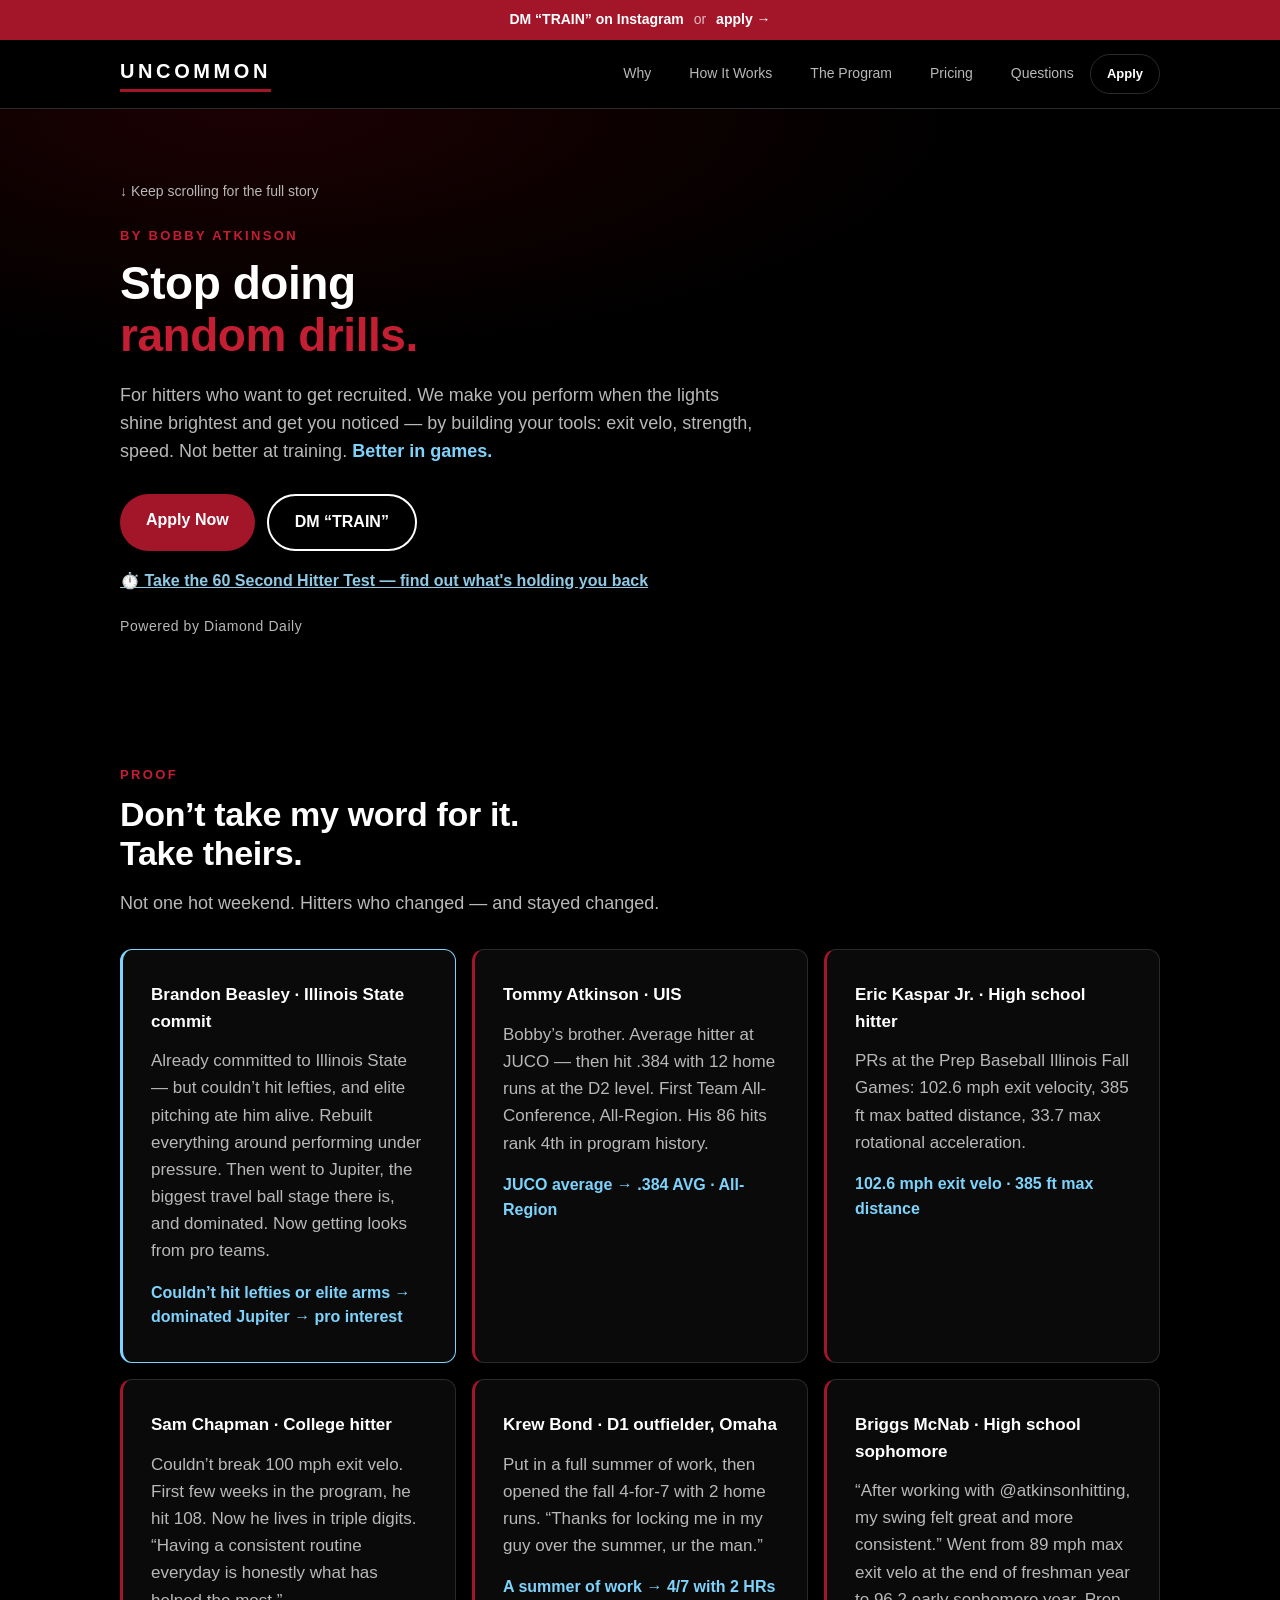
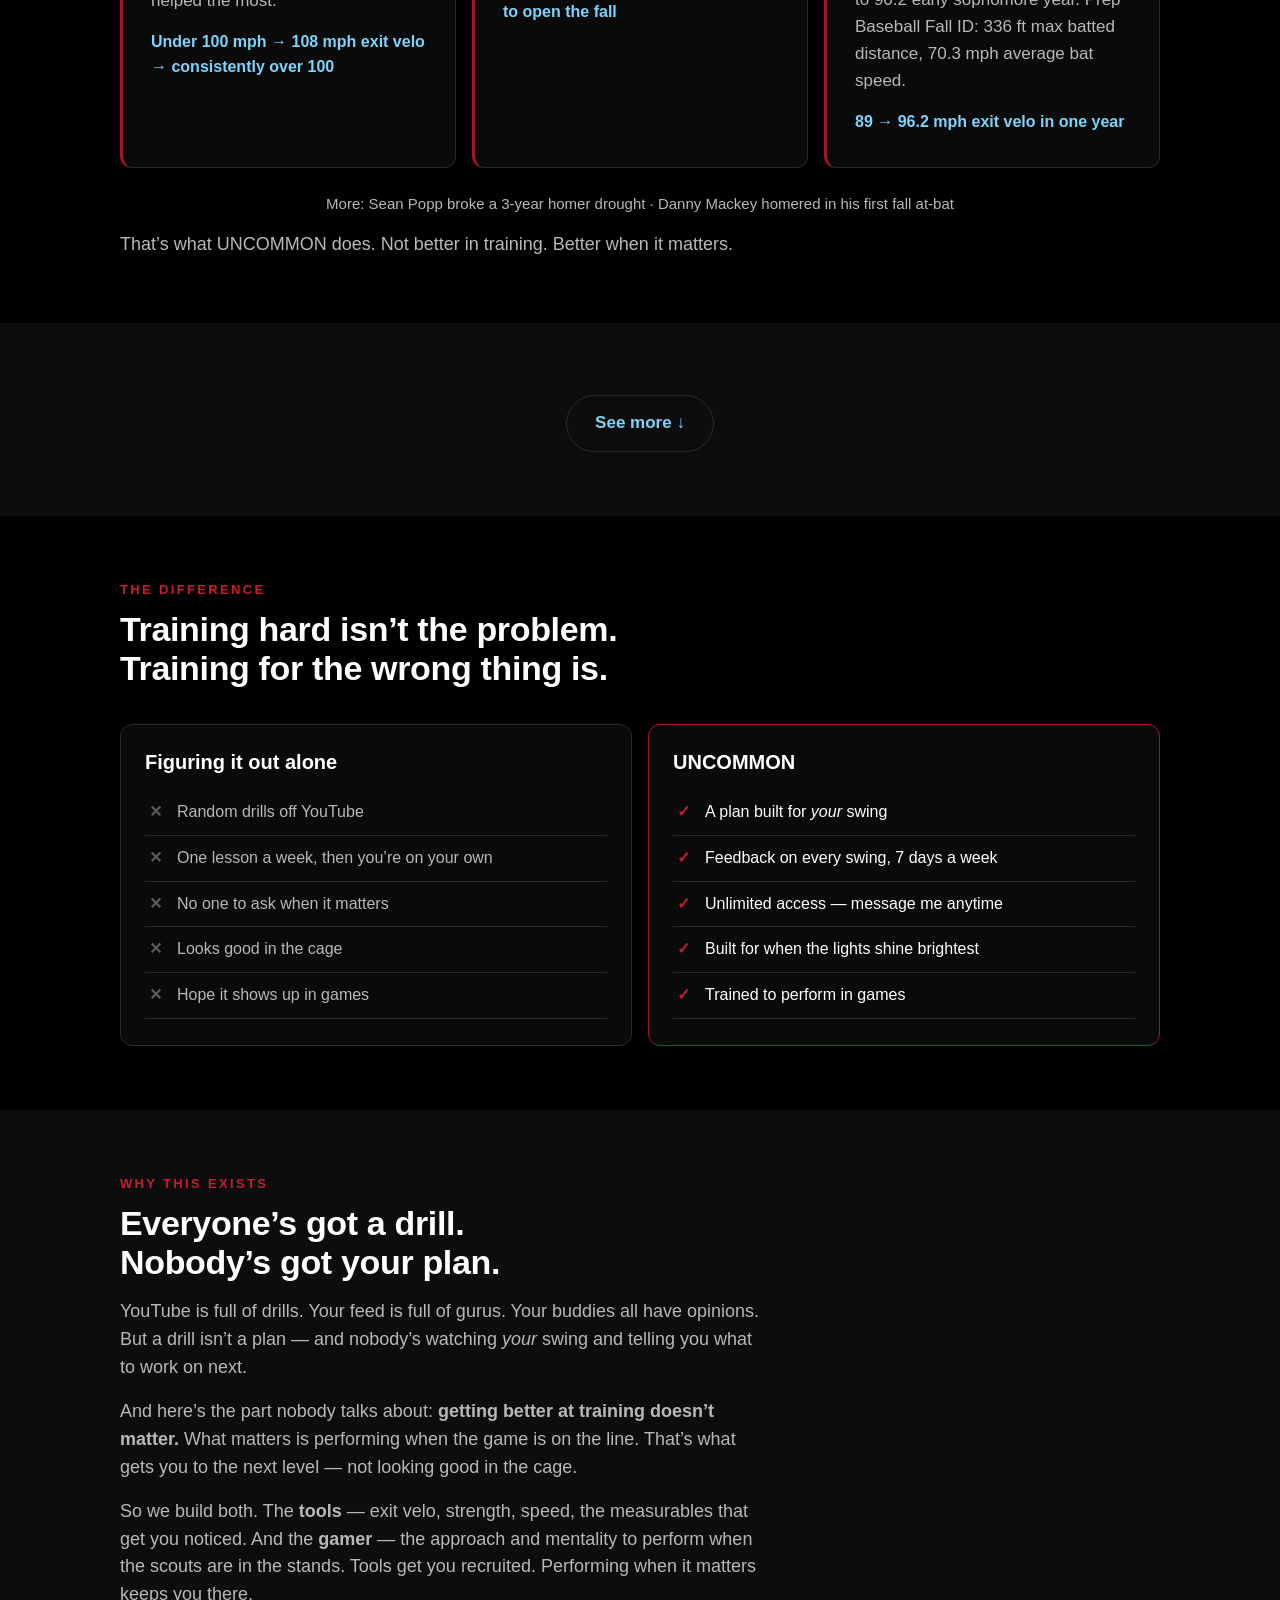
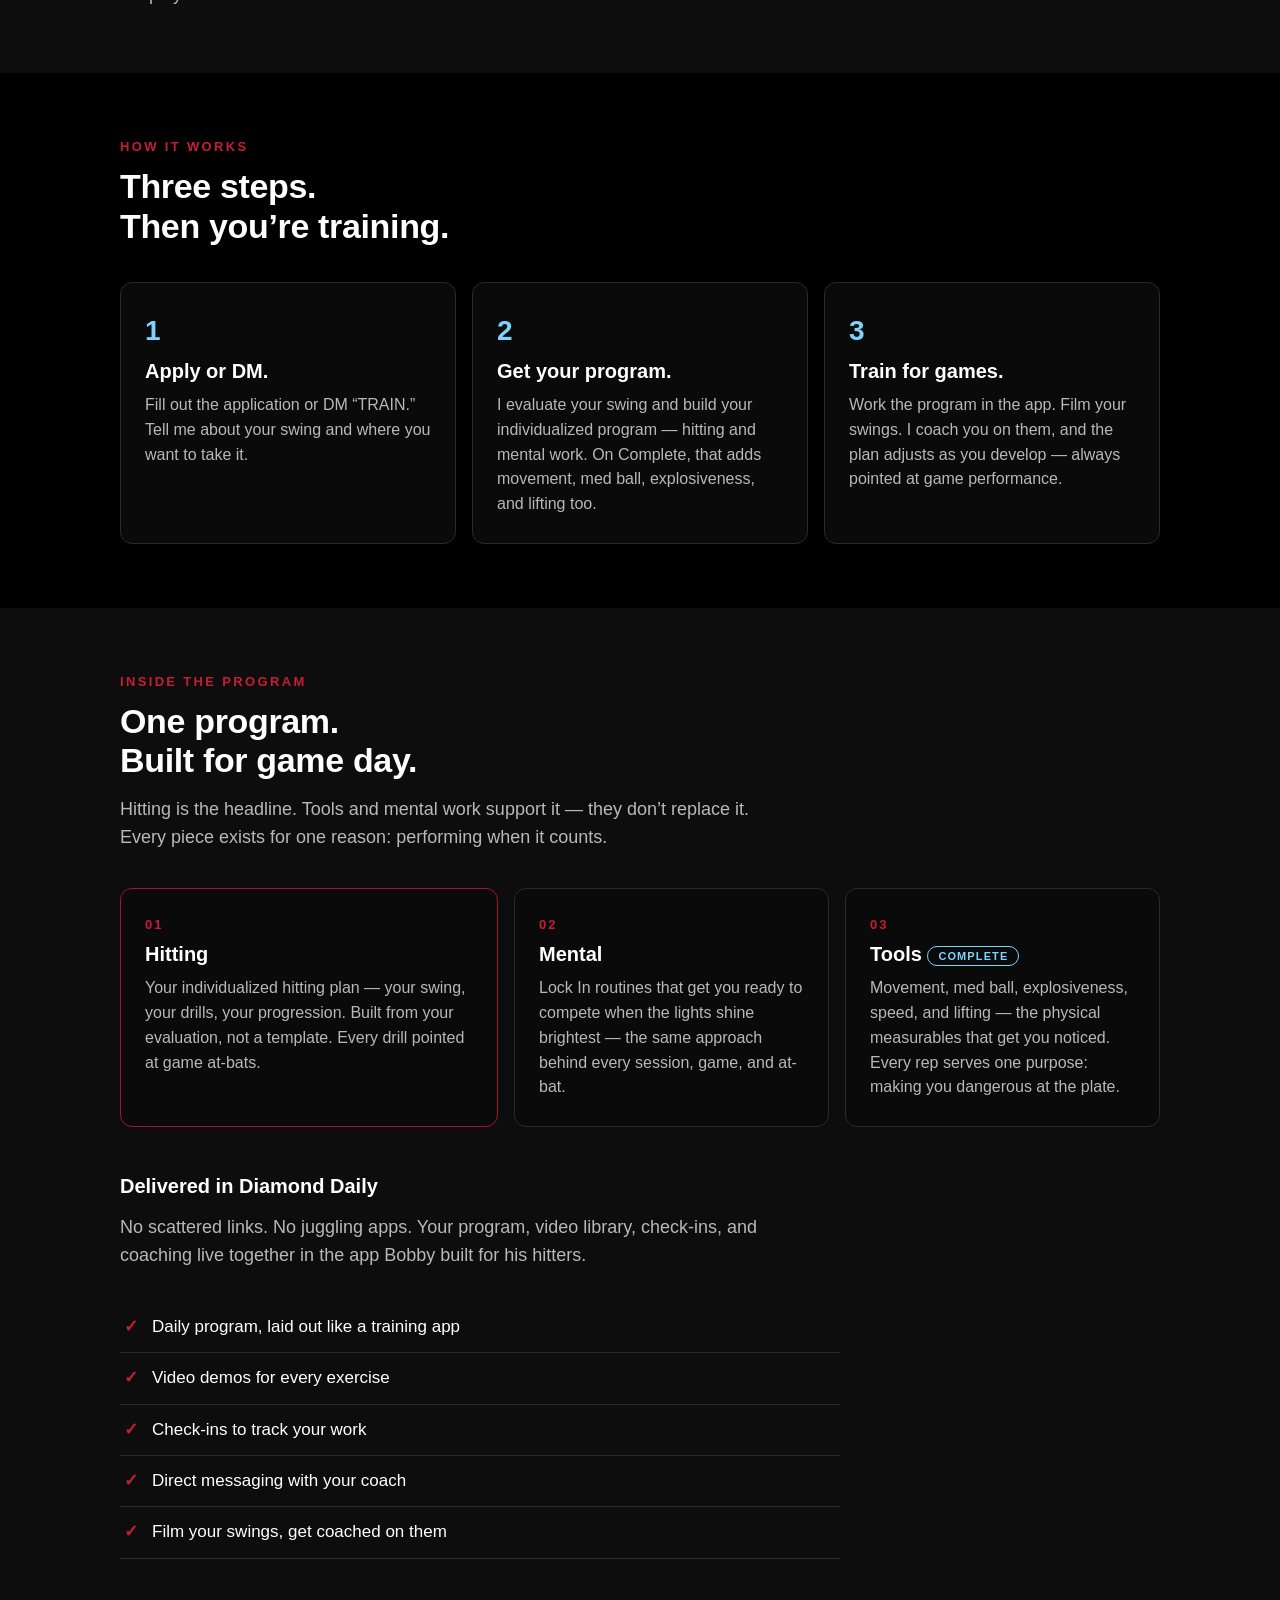
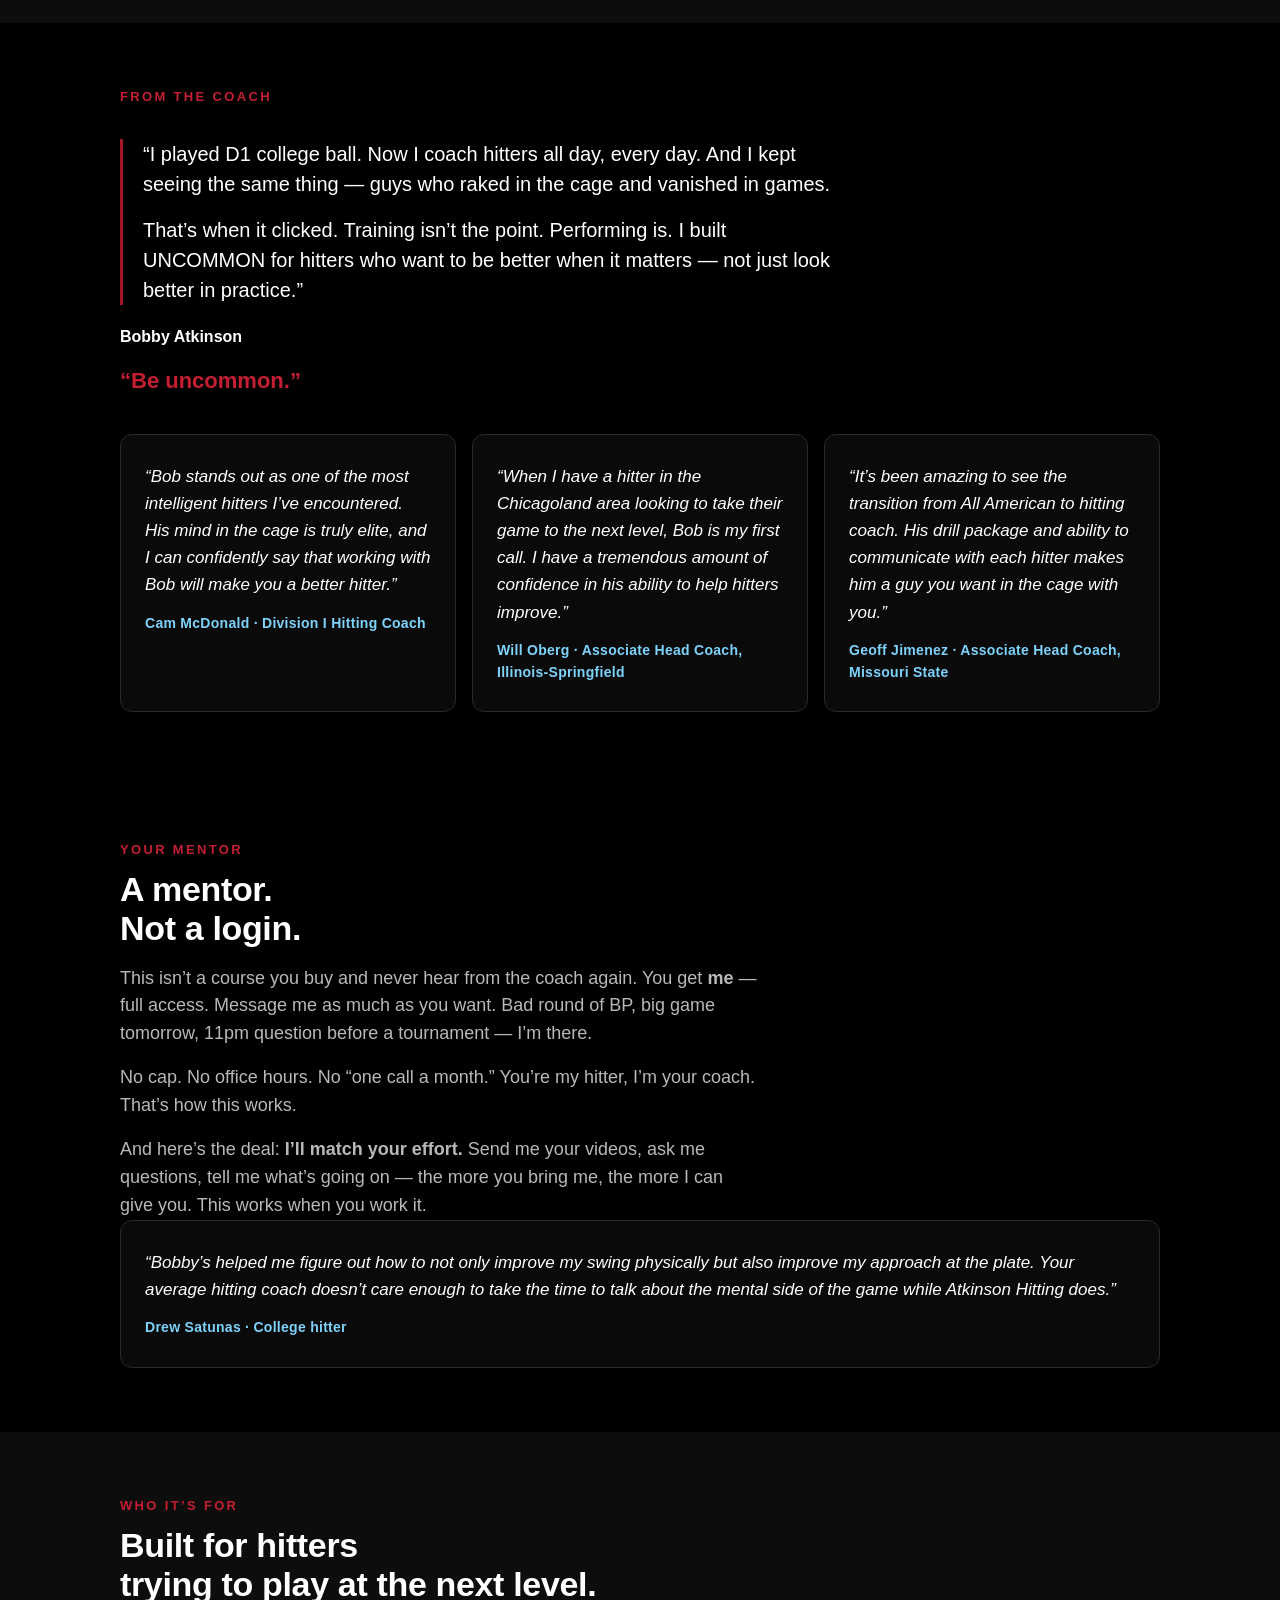
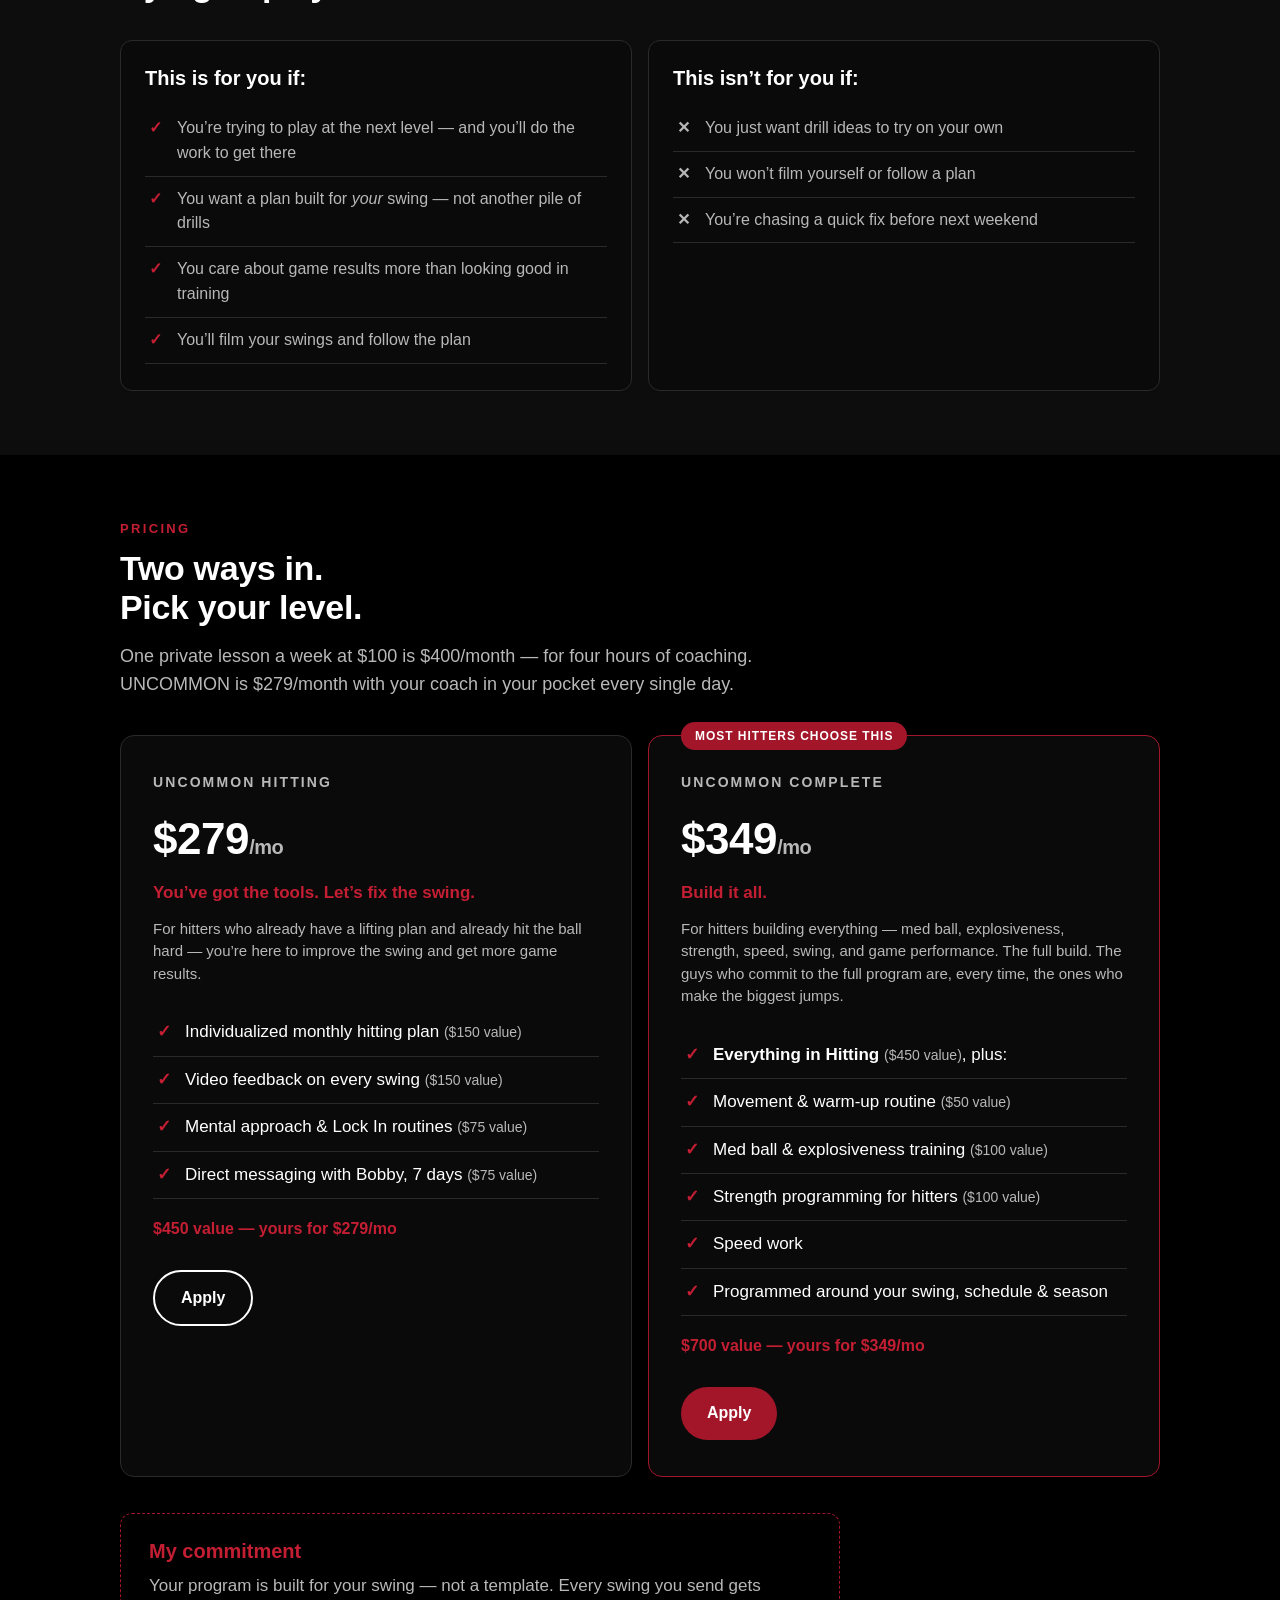
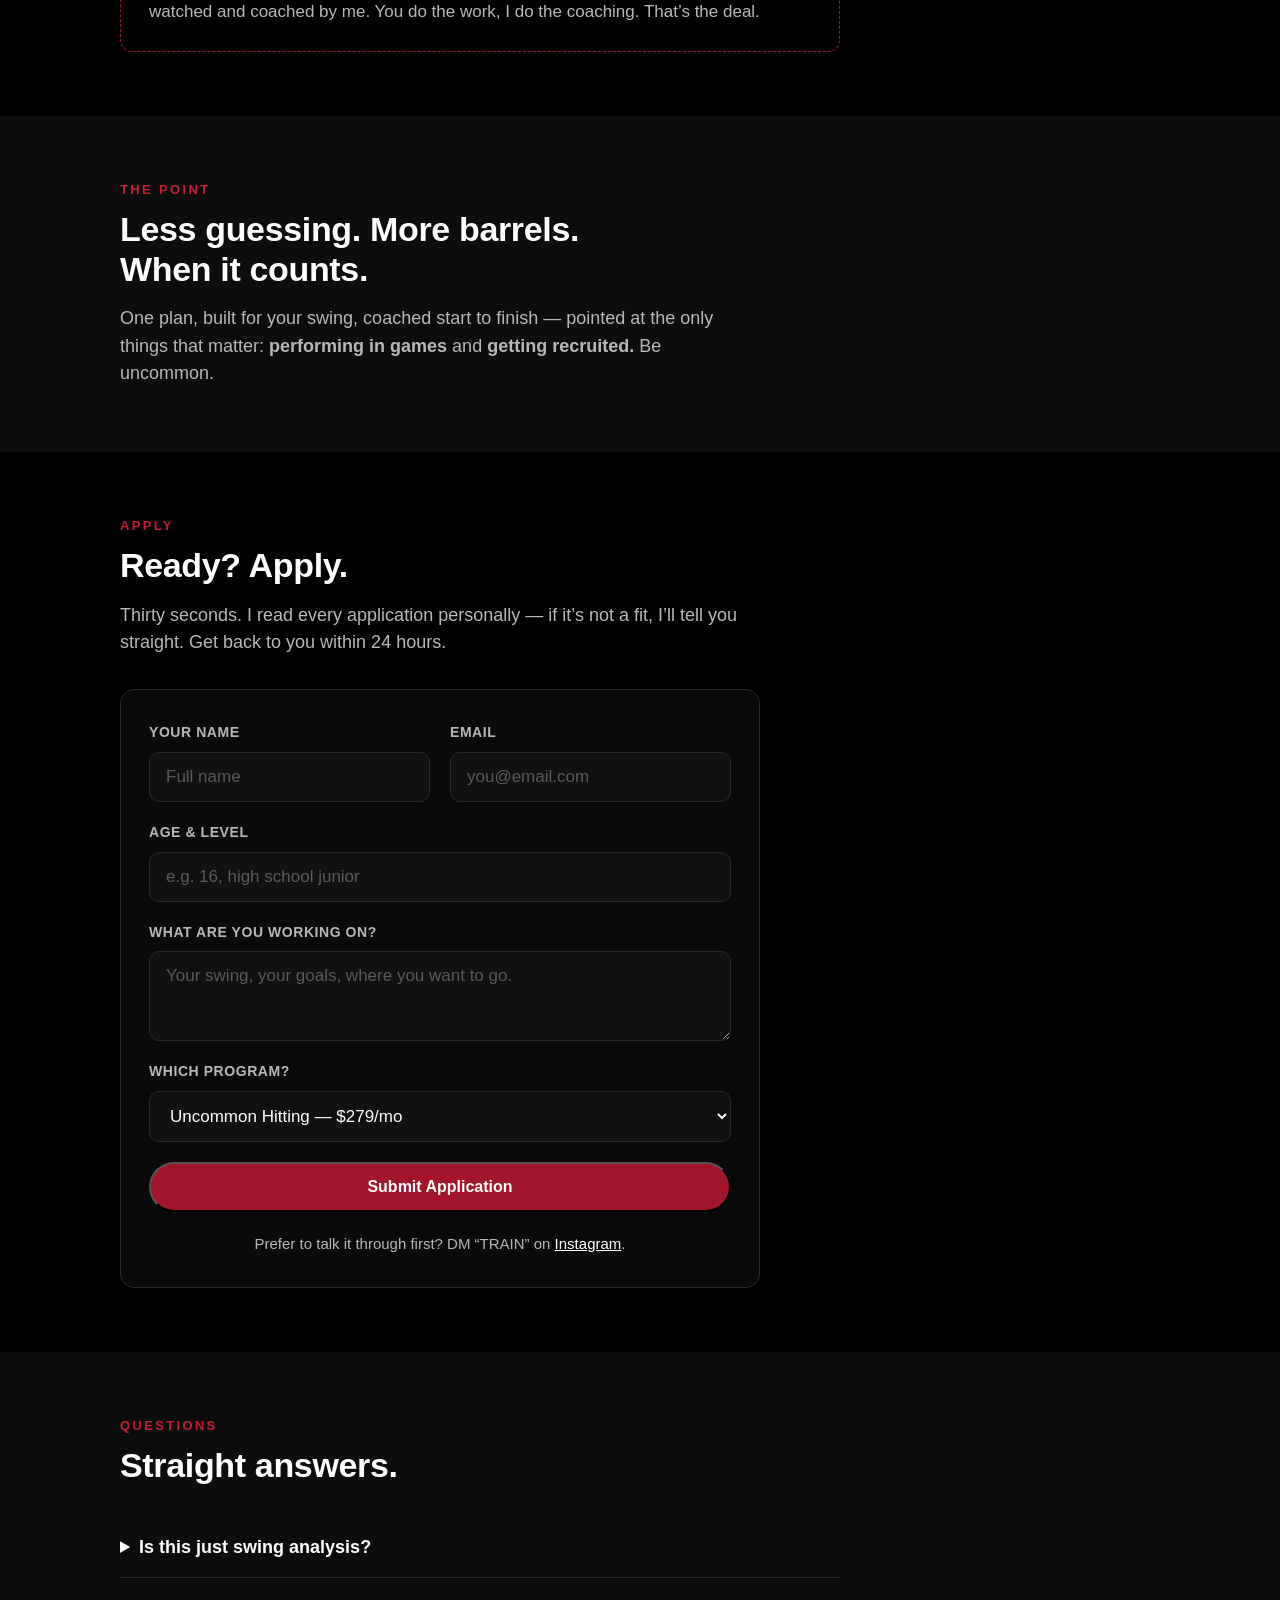
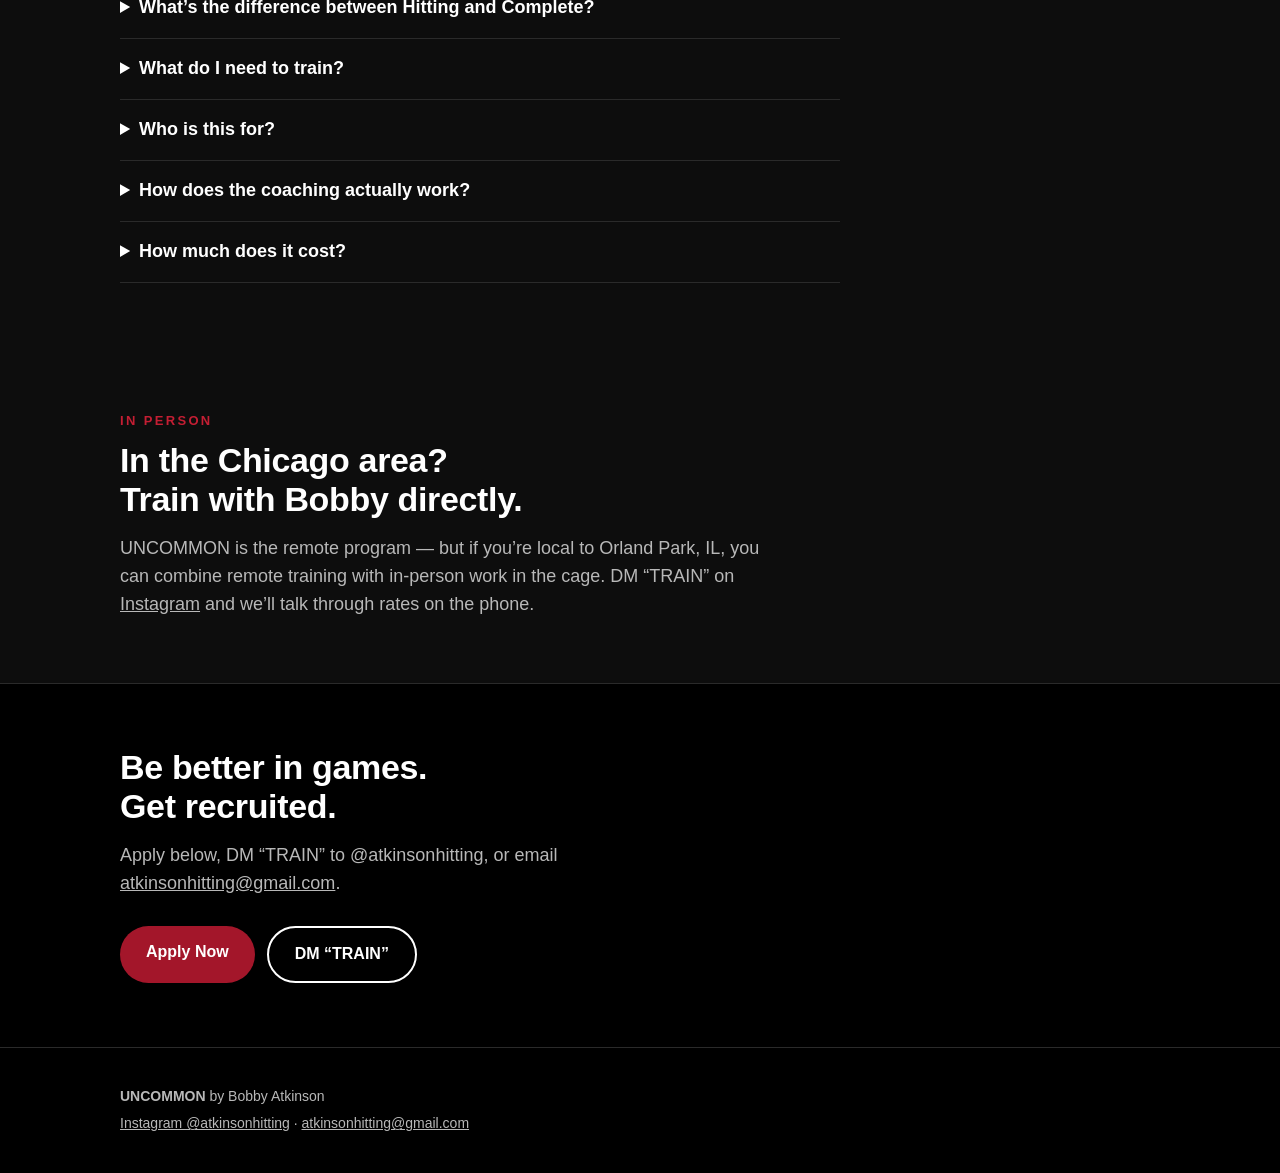
==== index.html @ 24f5dedb "Proof grid: best 6 cards, Paddy to See more" ====
<!DOCTYPE html>
<html lang="en">
<head>
<meta charset="utf-8">
<meta name="viewport" content="width=device-width, initial-scale=1">
<title>UNCOMMON — Remote Hitting Program by Bobby Atkinson</title>
<meta name="description" content="UNCOMMON: a hitting program built for your swing — coached by Bobby Atkinson, delivered inside the Diamond Daily app. Not better at training. Better when the lights shine brightest.">
<link rel="stylesheet" href="styles.css">
</head>
<body>

<!-- TOP STRIP -->
<div class="top-strip">
  <div class="wrap top-strip-inner">
    <a href="https://www.instagram.com/atkinsonhitting/">DM &ldquo;TRAIN&rdquo; on Instagram</a>
    <span class="top-strip-sep">or</span>
    <a href="#apply">apply &rarr;</a>
  </div>
</div>

<header class="site-header">
  <div class="wrap header-inner">
    <a class="brand" href="#top" aria-label="UNCOMMON home">
      <span class="brand-text brand-uncommon">UNCOMMON</span>
    </a>
    <nav class="main-nav" aria-label="Main">
      <a href="#why">Why</a>
      <a href="#how">How It Works</a>
      <a href="#program">The Program</a>
      <a href="#pricing">Pricing</a>
      <a href="#questions">Questions</a>
    </nav>
    <a class="btn btn-small" href="#apply">Apply</a>
  </div>
</header>

<main id="top">
  <!-- HERO -->
  <section class="hero">
    <div class="wrap">
      <p class="scroll-hint">&darr; Keep scrolling for the full story</p>
      <p class="eyebrow">By Bobby Atkinson</p>
      <h1>Stop doing<br><span class="h1-accent">random drills.</span></h1>
      <p class="lede">For hitters who want to get recruited. We make you perform when the lights shine brightest and get you noticed — by building your tools: exit velo, strength, speed. Not better at training. <strong class="lede-pop">Better in games.</strong></p>
      <!-- VIDEO: Bobby's program walkthrough goes here -->
      <div class="cta-row">
        <a class="btn btn-primary" href="#apply">Apply Now</a>
        <a class="btn btn-outline" href="https://www.instagram.com/atkinsonhitting/">DM &ldquo;TRAIN&rdquo;</a>
      </div>
      <p style="margin-top:18px;"><a href="quiz.html" style="color:#8ecae6; font-weight:700;">&#9201;&#65039; Take the 60 Second Hitter Test — find out what's holding you back</a></p>
      <p class="powered">Powered by Diamond Daily</p>
    </div>
  </section>

  <!-- PROOF -->
  <section class="section proof">
    <div class="wrap">
      <p class="eyebrow">Proof</p>
      <h2>Don&rsquo;t take my word for it.<br>Take theirs.</h2>
      <p class="section-intro">Not one hot weekend. Hitters who changed — and stayed changed.</p>
      <div class="proof-grid">
        <div class="proof-card proof-featured">
          <p class="proof-name">Brandon Beasley &middot; Illinois State commit</p>
          <p class="proof-body">Already committed to Illinois State — but couldn&rsquo;t hit lefties, and elite pitching ate him alive. Rebuilt everything around performing under pressure. Then went to Jupiter, the biggest travel ball stage there is, and dominated. Now getting looks from pro teams.</p>
          <p class="proof-result">Couldn&rsquo;t hit lefties or elite arms &rarr; dominated Jupiter &rarr; pro interest</p>
        </div>
        <div class="proof-card">
          <p class="proof-name">Tommy Atkinson &middot; UIS</p>
          <p class="proof-body">Bobby&rsquo;s brother. Average hitter at JUCO — then hit .384 with 12 home runs at the D2 level. First Team All-Conference, All-Region. His 86 hits rank 4th in program history.</p>
          <p class="proof-result">JUCO average &rarr; .384 AVG &middot; All-Region</p>
        </div>
        <div class="proof-card">
          <p class="proof-name">Eric Kaspar Jr. &middot; High school hitter</p>
          <p class="proof-body">PRs at the Prep Baseball Illinois Fall Games: 102.6 mph exit velocity, 385 ft max batted distance, 33.7 max rotational acceleration.</p>
          <p class="proof-result">102.6 mph exit velo &middot; 385 ft max distance</p>
        </div>
        <div class="proof-card">
          <p class="proof-name">Sam Chapman &middot; College hitter</p>
          <p class="proof-body">Couldn&rsquo;t break 100 mph exit velo. First few weeks in the program, he hit 108. Now he lives in triple digits. &ldquo;Having a consistent routine everyday is honestly what has helped the most.&rdquo;</p>
          <p class="proof-result">Under 100 mph &rarr; 108 mph exit velo &rarr; consistently over 100</p>
        </div>
        <div class="proof-card">
          <p class="proof-name">Krew Bond &middot; D1 outfielder, Omaha</p>
          <p class="proof-body">Put in a full summer of work, then opened the fall 4-for-7 with 2 home runs. &ldquo;Thanks for locking me in my guy over the summer, ur the man.&rdquo;</p>
          <p class="proof-result">A summer of work &rarr; 4/7 with 2 HRs to open the fall</p>
        </div>
        <div class="proof-card">
          <p class="proof-name">Briggs McNab &middot; High school sophomore</p>
          <p class="proof-body">&ldquo;After working with @atkinsonhitting, my swing felt great and more consistent.&rdquo; Went from 89 mph max exit velo at the end of freshman year to 96.2 early sophomore year. Prep Baseball Fall ID: 336 ft max batted distance, 70.3 mph average bat speed.</p>
          <p class="proof-result">89 &rarr; 96.2 mph exit velo in one year</p>
        </div>
      </div>
      <p class="more-results">More: Sean Popp broke a 3-year homer drought &middot; Danny Mackey homered in his first fall at-bat</p>
      <p class="section-intro">That&rsquo;s what UNCOMMON does. Not better in training. Better when it matters.</p>
    </div>
  </section>

  <!-- ALL RESULTS -->
  <section class="section section-alt results-list">
    <div class="wrap">
      <details class="all-results">
        <summary class="all-results-toggle">See more <span class="toggle-arrow">&darr;</span></summary>
        <ul class="results">
        <li><strong>Brandon Beasley</strong> <span class="res-cred">Illinois State commit</span> — Couldn&rsquo;t hit lefties or elite pitching. Rebuilt his approach, dominated at Jupiter, now getting pro looks.</li>
        <li><strong>Sam Chapman</strong> <span class="res-cred">College hitter</span> — Exit velo from under 100 mph to 108 in his first few weeks. Now lives in triple digits.</li>
        <li><strong>Liam Stoffel</strong> <span class="res-cred">College freshman</span> — Recruited as a developmental player at 160 lbs. Showed up at 180, balled out in the fall, now competing for real playing time.</li>
        <li><strong>Krew Bond</strong> <span class="res-cred">D1 outfielder, Omaha</span> — Went 4-for-7 with 2 home runs in fall ball after a summer of work.</li>
        <li><strong>Ryan Seddon</strong> <span class="res-cred">D1 outfielder, Evansville</span> — 4–5 straight homers off the breaking ball machine. Then 92.5 mph average exit velo over a weekend, 2nd-highest distance on the team.</li>
        <li><strong>Sean Popp</strong> <span class="res-cred">College freshman</span> — Hit his first home run in three years.</li>
        <li><strong>Danny Mackey</strong> <span class="res-cred">College sophomore</span> — First at-bat of the fall: home run. Next at-bat: barreled RBI line drive. &ldquo;Using everything that you taught me has been a difference maker.&rdquo;</li>
        <li><strong>Drew Satunas</strong> <span class="res-cred">College freshman</span> — Averaging about a hit a game, raking in intersquads with a ton of RBIs — earned a start at DH.</li>
        <li><strong>Ryan Seddon</strong> <span class="res-cred">D1 outfielder, Evansville</span> — 92.5 mph average exit velo across a weekend, 2nd-highest distance on the team.</li>
        <li><strong>Myles Humes</strong> <span class="res-cred">High school hitter</span> — &ldquo;This is the best my swing has ever felt and the ball is jumping off my bat with the small adjustments you gave me.&rdquo;</li>
        <li><strong>Caleb Mease</strong> <span class="res-cred">High school hitter</span> — &ldquo;I feel like myself again. The best my swing has felt since freshman year.&rdquo;</li>
        <li><strong>Eric Kaspar Jr.</strong> <span class="res-cred">High school hitter</span> — PRs at the Prep Baseball Illinois Fall Games: 102.6 mph exit velo, 385 ft max batted distance, 33.7 max rotational acceleration.</li>
        <li><strong>Briggs McNab</strong> <span class="res-cred">High school sophomore</span> — Exit velo from 89 at the end of freshman year to 96.2 early sophomore year. Prep Baseball Fall ID: 336 ft max batted distance, 70.3 mph avg bat speed.</li>
        <li><strong>Paddy Davidson</strong> <span class="res-cred">Heartland commit</span> — &ldquo;I wish I could&rsquo;ve started hitting with you all throughout high school. I&rsquo;m feeling really good about my swing now more than ever.&rdquo;</li>
      </ul>
      </details>
    </div>
  </section>

  <!-- COMPARISON -->
  <section class="section" id="compare">
    <div class="wrap">
      <p class="eyebrow">The Difference</p>
      <h2>Training hard isn&rsquo;t the problem.<br>Training for the wrong thing is.</h2>
      <div class="compare-grid">
        <div class="compare-col compare-bad">
          <h3>Figuring it out alone</h3>
          <ul>
            <li>Random drills off YouTube</li>
            <li>One lesson a week, then you&rsquo;re on your own</li>
            <li>No one to ask when it matters</li>
            <li>Looks good in the cage</li>
            <li>Hope it shows up in games</li>
          </ul>
        </div>
        <div class="compare-col compare-good">
          <h3>UNCOMMON</h3>
          <ul>
            <li>A plan built for <em>your</em> swing</li>
            <li>Feedback on every swing, 7 days a week</li>
            <li>Unlimited access — message me anytime</li>
            <li>Built for when the lights shine brightest</li>
            <li>Trained to perform in games</li>
          </ul>
        </div>
      </div>
    </div>
  </section>

  <!-- WHY -->
  <section class="section section-alt" id="why">
    <div class="wrap">
      <p class="eyebrow">Why This Exists</p>
      <h2>Everyone&rsquo;s got a drill.<br>Nobody&rsquo;s got your plan.</h2>
      <p class="section-intro">YouTube is full of drills. Your feed is full of gurus. Your buddies all have opinions. But a drill isn&rsquo;t a plan — and nobody&rsquo;s watching <em>your</em> swing and telling you what to work on next.</p>
      <p class="section-intro">And here&rsquo;s the part nobody talks about: <strong>getting better at training doesn&rsquo;t matter.</strong> What matters is performing when the game is on the line. That&rsquo;s what gets you to the next level — not looking good in the cage.</p>
      <p class="section-intro">So we build both. The <strong>tools</strong> — exit velo, strength, speed, the measurables that get you noticed. And the <strong>gamer</strong> — the approach and mentality to perform when the scouts are in the stands. Tools get you recruited. Performing when it matters keeps you there.</p>
    </div>
  </section>

  <!-- HOW IT WORKS -->
  <section class="section" id="how">
    <div class="wrap">
      <p class="eyebrow">How It Works</p>
      <h2>Three steps.<br>Then you&rsquo;re training.</h2>
      <ol class="steps">
        <li>
          <p class="step-num">1</p>
          <h3>Apply or DM.</h3>
          <p>Fill out the application or DM &ldquo;TRAIN.&rdquo; Tell me about your swing and where you want to take it.</p>
        </li>
        <li>
          <p class="step-num">2</p>
          <h3>Get your program.</h3>
          <p>I evaluate your swing and build your individualized program — hitting and mental work. On Complete, that adds movement, med ball, explosiveness, and lifting too.</p>
        </li>
        <li>
          <p class="step-num">3</p>
          <h3>Train for games.</h3>
          <p>Work the program in the app. Film your swings. I coach you on them, and the plan adjusts as you develop — always pointed at game performance.</p>
        </li>
      </ol>
    </div>
  </section>

  <!-- INSIDE THE PROGRAM -->
  <section class="section section-alt" id="program">
    <div class="wrap">
      <p class="eyebrow">Inside The Program</p>
      <h2>One program.<br>Built for game day.</h2>
      <p class="section-intro">Hitting is the headline. Tools and mental work support it — they don&rsquo;t replace it. Every piece exists for one reason: performing when it counts.</p>
      <div class="pillars">
        <article class="pillar pillar-main">
          <p class="pillar-num">01</p>
          <h3>Hitting</h3>
          <p>Your individualized hitting plan — your swing, your drills, your progression. Built from your evaluation, not a template. Every drill pointed at game at-bats.</p>
        </article>
        <article class="pillar">
          <p class="pillar-num">02</p>
          <h3>Mental</h3>
          <p>Lock In routines that get you ready to compete when the lights shine brightest — the same approach behind every session, game, and at-bat.</p>
        </article>
        <article class="pillar">
          <p class="pillar-num">03</p>
          <h3>Tools <span class="pillar-tag">Complete</span></h3>
          <p>Movement, med ball, explosiveness, speed, and lifting — the physical measurables that get you noticed. Every rep serves one purpose: making you dangerous at the plate.</p>
        </article>
      </div>
      <h3 class="app-heading">Delivered in Diamond Daily</h3>
      <p class="section-intro">No scattered links. No juggling apps. Your program, video library, check-ins, and coaching live together in the app Bobby built for his hitters.</p>
      <ul class="app-features">
        <li>Daily program, laid out like a training app</li>
        <li>Video demos for every exercise</li>
        <li>Check-ins to track your work</li>
        <li>Direct messaging with your coach</li>
        <li>Film your swings, get coached on them</li>
      </ul>
    </div>
  </section>

  <!-- FROM THE COACH -->
  <section class="section founder" id="coach">
    <div class="wrap">
      <p class="eyebrow">From The Coach</p>
      <blockquote>
        <p>&ldquo;I played D1 college ball. Now I coach hitters all day, every day. And I kept seeing the same thing — guys who raked in the cage and vanished in games.</p>
        <p>That&rsquo;s when it clicked. Training isn&rsquo;t the point. Performing is. I built UNCOMMON for hitters who want to be better when it matters — not just look better in practice.&rdquo;</p>
      </blockquote>
      <p class="founder-name">Bobby Atkinson</p>
      <p class="founder-quote">&ldquo;Be uncommon.&rdquo;</p>
      <div class="endorsements">
        <div class="endorse-card">
          <p class="endorse-body">&ldquo;Bob stands out as one of the most intelligent hitters I&rsquo;ve encountered. His mind in the cage is truly elite, and I can confidently say that working with Bob will make you a better hitter.&rdquo;</p>
          <p class="endorse-name">Cam McDonald &middot; Division I Hitting Coach</p>
        </div>
        <div class="endorse-card">
          <p class="endorse-body">&ldquo;When I have a hitter in the Chicagoland area looking to take their game to the next level, Bob is my first call. I have a tremendous amount of confidence in his ability to help hitters improve.&rdquo;</p>
          <p class="endorse-name">Will Oberg &middot; Associate Head Coach, Illinois-Springfield</p>
        </div>
        <div class="endorse-card">
          <p class="endorse-body">&ldquo;It&rsquo;s been amazing to see the transition from All American to hitting coach. His drill package and ability to communicate with each hitter makes him a guy you want in the cage with you.&rdquo;</p>
          <p class="endorse-name">Geoff Jimenez &middot; Associate Head Coach, Missouri State</p>
        </div>
      </div>
    </div>
  </section>

  <!-- MENTOR -->
  <section class="section mentor">
    <div class="wrap">
      <p class="eyebrow">Your Mentor</p>
      <h2>A mentor.<br>Not a login.</h2>
      <p class="section-intro">This isn&rsquo;t a course you buy and never hear from the coach again. You get <strong>me</strong> — full access. Message me as much as you want. Bad round of BP, big game tomorrow, 11pm question before a tournament — I&rsquo;m there.</p>
      <p class="section-intro">No cap. No office hours. No &ldquo;one call a month.&rdquo; You&rsquo;re my hitter, I&rsquo;m your coach. That&rsquo;s how this works.</p>
      <p class="section-intro">And here&rsquo;s the deal: <strong>I&rsquo;ll match your effort.</strong> Send me your videos, ask me questions, tell me what&rsquo;s going on — the more you bring me, the more I can give you. This works when you work it.</p>
      <div class="endorse-card">
        <p class="endorse-body">&ldquo;Bobby&rsquo;s helped me figure out how to not only improve my swing physically but also improve my approach at the plate. Your average hitting coach doesn&rsquo;t care enough to take the time to talk about the mental side of the game while Atkinson Hitting does.&rdquo;</p>
        <p class="endorse-name">Drew Satunas &middot; College hitter</p>
      </div>
    </div>
  </section>

  <!-- WHO IT'S FOR -->
  <section class="section section-alt" id="who">
    <div class="wrap">
      <p class="eyebrow">Who It&rsquo;s For</p>
      <h2>Built for hitters<br>trying to play at the next level.</h2>
      <div class="for-grid">
        <div class="for-col">
          <h3>This is for you if:</h3>
          <ul class="for-list">
            <li>You&rsquo;re trying to play at the next level — and you&rsquo;ll do the work to get there</li>
            <li>You want a plan built for <em>your</em> swing — not another pile of drills</li>
            <li>You care about game results more than looking good in training</li>
            <li>You&rsquo;ll film your swings and follow the plan</li>
          </ul>
        </div>
        <div class="for-col">
          <h3>This isn&rsquo;t for you if:</h3>
          <ul class="for-list">
            <li>You just want drill ideas to try on your own</li>
            <li>You won&rsquo;t film yourself or follow a plan</li>
            <li>You&rsquo;re chasing a quick fix before next weekend</li>
          </ul>
        </div>
      </div>
    </div>
  </section>

  <!-- PRICING -->
  <section class="section" id="pricing">
    <div class="wrap">
      <p class="eyebrow">Pricing</p>
      <h2>Two ways in.<br>Pick your level.</h2>
      <p class="section-intro">One private lesson a week at $100 is $400/month — for four hours of coaching. UNCOMMON is $279/month with your coach in your pocket every single day.</p>
      <div class="price-grid">
        <div class="price-card">
          <p class="price-name">Uncommon Hitting</p>
          <p class="price-amount">$279<span class="price-per">/mo</span></p>
          <p class="price-tag">You&rsquo;ve got the tools. Let&rsquo;s fix the swing.</p>
          <p class="price-desc">For hitters who already have a lifting plan and already hit the ball hard — you&rsquo;re here to improve the swing and get more game results.</p>
          <ul class="price-list">
            <li>Individualized monthly hitting plan <span class="val">($150 value)</span></li>
            <li>Video feedback on every swing <span class="val">($150 value)</span></li>
            <li>Mental approach &amp; Lock In routines <span class="val">($75 value)</span></li>
            <li>Direct messaging with Bobby, 7 days <span class="val">($75 value)</span></li>
          </ul>
          <p class="price-total">$450 value &mdash; yours for $279/mo</p>
          <div class="cta-row">
            <a class="btn btn-outline" href="#apply">Apply</a>
          </div>
        </div>
        <div class="price-card price-featured">
          <p class="price-badge">Most hitters choose this</p>
          <p class="price-name">Uncommon Complete</p>
          <p class="price-amount">$349<span class="price-per">/mo</span></p>
          <p class="price-tag">Build it all.</p>
          <p class="price-desc">For hitters building everything — med ball, explosiveness, strength, speed, swing, and game performance. The full build. The guys who commit to the full program are, every time, the ones who make the biggest jumps.</p>
          <ul class="price-list">
            <li><strong>Everything in Hitting</strong> <span class="val">($450 value)</span>, plus:</li>
            <li>Movement &amp; warm-up routine <span class="val">($50 value)</span></li>
            <li>Med ball &amp; explosiveness training <span class="val">($100 value)</span></li>
            <li>Strength programming for hitters <span class="val">($100 value)</span></li>
            <li>Speed work</li>
            <li>Programmed around your swing, schedule &amp; season</li>
          </ul>
          <p class="price-total">$700 value &mdash; yours for $349/mo</p>
          <div class="cta-row">
            <a class="btn btn-primary" href="#apply">Apply</a>
          </div>
        </div>
      </div>
      <div class="guarantee">
        <h3>My commitment</h3>
        <p>Your program is built for your swing — not a template. Every swing you send gets watched and coached by me. You do the work, I do the coaching. That&rsquo;s the deal.</p>
      </div>
    </div>
  </section>

  <!-- THE POINT -->
  <section class="section section-alt point">
    <div class="wrap">
      <p class="eyebrow">The Point</p>
      <h2>Less guessing. More barrels.<br>When it counts.</h2>
      <p class="section-intro">One plan, built for your swing, coached start to finish — pointed at the only things that matter: <strong>performing in games</strong> and <strong>getting recruited.</strong> Be uncommon.</p>
    </div>
  </section>

  <!-- APPLY -->
  <section class="section" id="apply">
    <div class="wrap">
      <p class="eyebrow">Apply</p>
      <h2>Ready? Apply.</h2>
      <p class="section-intro">Thirty seconds. I read every application personally — if it&rsquo;s not a fit, I&rsquo;ll tell you straight. Get back to you within 24 hours.</p>
      <form id="apply-form" class="apply-form" novalidate>
        <div class="form-grid">
          <label class="fld">Your name
            <input type="text" name="name" autocomplete="name" placeholder="Full name" required>
          </label>
          <label class="fld">Email
            <input type="email" name="email" autocomplete="email" placeholder="you@email.com" required>
          </label>
        </div>
        <label class="fld">Age &amp; level
          <input type="text" name="level" placeholder="e.g. 16, high school junior" required>
        </label>
        <label class="fld">What are you working on?
          <textarea name="goals" rows="3" placeholder="Your swing, your goals, where you want to go." required></textarea>
        </label>
        <label class="fld">Which program?
          <select name="tier">
            <option>Uncommon Hitting — $279/mo</option>
            <option>Uncommon Complete — $349/mo</option>
            <option>Not sure yet</option>
          </select>
        </label>
        <button type="submit" class="btn btn-primary btn-block">Submit Application</button>
        <p class="form-note" id="apply-note">Prefer to talk it through first? DM &ldquo;TRAIN&rdquo; on <a href="https://www.instagram.com/atkinsonhitting/">Instagram</a>.</p>
      </form>
    </div>
  </section>

  <!-- QUESTIONS -->
  <section class="section section-alt" id="questions">
    <div class="wrap">
      <p class="eyebrow">Questions</p>
      <h2>Straight answers.</h2>
      <div class="faq">
        <details>
          <summary>Is this just swing analysis?</summary>
          <p>No. Swing feedback is part of it, but this is a full program — hitting plan, movement, med ball, lifting, and mental work, all pointed at one thing: performing in games.</p>
        </details>
        <details>
          <summary>What&rsquo;s the difference between Hitting and Complete?</summary>
          <p>Hitting is swing + mind: your individualized swing plan, video feedback, and mental approach — for players who already lift and already hit the ball hard. Complete adds everything physical: movement, med ball, explosiveness, strength, and speed.</p>
        </details>
        <details>
          <summary>What do I need to train?</summary>
          <p>A place to hit and a phone to film your swings. No special equipment required to start.</p>
        </details>
        <details>
          <summary>Who is this for?</summary>
          <p>Hitters trying to play at the next level who want a plan built for them — not another pile of drills. If it&rsquo;s not a fit, Bobby will tell you straight.</p>
        </details>
        <details>
          <summary>How does the coaching actually work?</summary>
          <p>Your program lives in the Diamond Daily app. You train, film your swings, and send them in. Bobby coaches you on video, answers your questions, and adjusts the plan as you develop.</p>
        </details>
        <details>
          <summary>How much does it cost?</summary>
          <p>Two options: <strong>Uncommon Hitting at $279/mo</strong> — your individualized swing plan, video feedback, mental approach, and messaging. <strong>Uncommon Complete at $349/mo</strong> — everything in Hitting plus the tools side: movement, med ball, explosiveness, lifting, and speed. Less than one private lesson a week, with coaching all 7 days. Cancel anytime.</p>
        </details>
      </div>
    </div>
  </section>

  <!-- IN-PERSON -->
  <section class="section section-alt in-person">
    <div class="wrap">
      <p class="eyebrow">In Person</p>
      <h2>In the Chicago area?<br>Train with Bobby directly.</h2>
      <p class="section-intro">UNCOMMON is the remote program — but if you&rsquo;re local to Orland Park, IL, you can combine remote training with in-person work in the cage. DM &ldquo;TRAIN&rdquo; on <a href="https://www.instagram.com/atkinsonhitting/">Instagram</a> and we&rsquo;ll talk through rates on the phone.</p>
    </div>
  </section>

  <!-- FINAL CTA -->
  <section class="section final-cta">
    <div class="wrap">
      <h2>Be better in games.<br>Get recruited.</h2>
      <p class="section-intro">Apply below, DM &ldquo;TRAIN&rdquo; to @atkinsonhitting, or email <a href="mailto:atkinsonhitting@gmail.com">atkinsonhitting@gmail.com</a>.</p>
      <div class="cta-row">
        <a class="btn btn-primary" href="#apply">Apply Now</a>
        <a class="btn btn-outline" href="https://www.instagram.com/atkinsonhitting/">DM &ldquo;TRAIN&rdquo;</a>
      </div>
    </div>
  </section>
</main>

<!-- STICKY MOBILE CTA -->
<div class="sticky-cta" id="sticky-cta">
  <a class="btn btn-primary" href="#apply">Apply for UNCOMMON</a>
  <a class="sticky-dm" href="https://www.instagram.com/atkinsonhitting/">DM</a>
</div>

<!-- IN-APP BROWSER NUDGE -->
<div class="browser-nudge" id="browser-nudge" hidden>
  <p>You're viewing this inside Instagram's browser. For the best experience, tap <strong>&middot;&middot;&middot;</strong> (top right) → <strong>Open in Browser</strong>.</p>
  <button class="nudge-close" id="nudge-close" aria-label="Dismiss">&times;</button>
</div>

<footer class="site-footer">
  <div class="wrap footer-inner">
    <p><strong>UNCOMMON</strong> by Bobby Atkinson</p>
    <p>
      <a href="https://www.instagram.com/atkinsonhitting/">Instagram @atkinsonhitting</a> &middot;
      <a href="mailto:atkinsonhitting@gmail.com">atkinsonhitting@gmail.com</a>
    </p>
  </div>
</footer>

<script>
// Show a nudge when opened inside Instagram/TikTok/Facebook's in-app browser
(function () {
  var ua = navigator.userAgent || '';
  var inApp = /Instagram|FBAN|FBAV|TikTok|musical_ly|Line\/|Twitter/i.test(ua);
  if (inApp) {
    var nudge = document.getElementById('browser-nudge');
    nudge.hidden = false;
    document.getElementById('nudge-close').addEventListener('click', function () {
      nudge.hidden = true;
    });
  }
})();

document.getElementById('apply-form').addEventListener('submit', function (e) {
  e.preventDefault();
  var form = e.target;
  var note = document.getElementById('apply-note');
  var name = form.name.value.trim();
  var email = form.email.value.trim();
  var level = form.level.value.trim();
  var goals = form.goals.value.trim();
  var tier = form.tier.value;
  if (!name || !email || !level || !goals) {
    note.textContent = 'Fill out every field so I know who I\u2019m talking to.';
    return;
  }
  note.textContent = 'Sending\u2026';
  fetch('https://formsubmit.co/ajax/atkinsonhitting@gmail.com', {
    method: 'POST',
    headers: { 'Content-Type': 'application/json', 'Accept': 'application/json' },
    body: JSON.stringify({
      _subject: 'UNCOMMON Application \u2014 ' + name,
      _honey: '',
      Name: name,
      Email: email,
      'Age & level': level,
      'Working on': goals,
      Program: tier
    })
  }).then(function (res) {
    if (!res.ok) throw new Error('send failed');
    form.reset();
    note.innerHTML = 'Application sent. I\u2019ll get back to you within 24 hours. Want it faster? DM \u201cTRAIN\u201d on <a href="https://www.instagram.com/atkinsonhitting/">Instagram</a>.';
  }).catch(function () {
    note.textContent = 'Something went wrong sending that \u2014 DM \u201cTRAIN\u201d on Instagram instead and we\u2019ll get you sorted.';
  });
});

// Sticky CTA: show after hero scrolls out of view (mobile only via CSS)
(function () {
  var bar = document.getElementById('sticky-cta');
  var hero = document.querySelector('.hero');
  if (!bar || !hero || !('IntersectionObserver' in window)) return;
  new IntersectionObserver(function (entries) {
    bar.classList.toggle('show', !entries[0].isIntersecting);
  }, { threshold: 0 }).observe(hero);
})();
</script>
</body>
</html>
---- styles.css ----
/* Atkinson Hitting — Remote Program sales site
   Black background, white text, red accent from the brand logo.
   Mobile-first. No build step. */

* { box-sizing: border-box; }

:root {
  --baby: #7DD3FC;
  --bg: #000;
  --bg-alt: #0d0d0d;
  --text: #fff;
  --muted: #b8b8b8;
  --line: #2a2a2a;
  --red: #a3162a;
  --red-bright: #c41e33;
}

html { scroll-behavior: smooth; }

body {
  margin: 0;
  background: var(--bg);
  color: var(--text);
  font-family: -apple-system, BlinkMacSystemFont, "Segoe UI", Roboto, Helvetica, Arial, sans-serif;
  line-height: 1.55;
  -webkit-text-size-adjust: 100%;
  overflow-x: hidden;
}

.wrap {
  width: 100%;
  max-width: 1080px;
  margin: 0 auto;
  padding-left: 20px;
  padding-right: 20px;
}

a { color: inherit; }

/* ---------- Header ---------- */
.site-header {
  position: sticky;
  top: 0;
  z-index: 10;
  background: rgba(0, 0, 0, .92);
  border-bottom: 1px solid var(--line);
}

.header-inner {
  display: flex;
  align-items: center;
  gap: 16px;
  min-height: 68px;
}

.brand {
  display: flex;
  align-items: center;
  gap: 10px;
  text-decoration: none;
  flex-shrink: 0;
}

.brand img { display: block; border-radius: 50%; }

.brand-text {
  font-weight: 800;
  letter-spacing: .12em;
  font-size: 15px;
  white-space: nowrap;
}

.brand-text span { color: var(--red-bright); }

.brand-uncommon {
  font-size: 20px;
  font-weight: 900;
  letter-spacing: .18em;
  color: var(--text);
  border-bottom: 3px solid var(--red);
  padding-bottom: 2px;
}

.main-nav {
  margin-left: auto;
  display: flex;
  gap: 38px;
}

.main-nav a {
  text-decoration: none;
  font-size: 14px;
  color: var(--muted);
}

.main-nav a:hover { color: var(--text); }

/* ---------- Buttons ---------- */
.btn {
  display: inline-block;
  text-decoration: none;
  font-weight: 700;
  font-size: 16px;
  padding: 14px 26px;
  border-radius: 999px;
  text-align: center;
  transition: background .15s, border-color .15s;
}

.btn-small {
  padding: 9px 16px;
  font-size: 13px;
  border: 1px solid var(--line);
  flex-shrink: 0;
}

.btn-primary { background: var(--red); color: #fff; }
.btn-primary:hover { background: var(--red-bright); }

.btn-outline { border: 2px solid var(--text); color: var(--text); }
.btn-outline:hover { background: var(--text); color: #000; }

.cta-row {
  display: flex;
  flex-wrap: wrap;
  gap: 12px;
  margin-top: 28px;
}

/* ---------- Sections ---------- */
.section { padding: 64px 0; }
.section-alt { background: var(--bg-alt); }

.eyebrow {
  margin: 0 0 10px;
  font-size: 13px;
  font-weight: 700;
  letter-spacing: .18em;
  text-transform: uppercase;
  color: var(--red-bright);
}

h1, h2, h3 { line-height: 1.15; margin: 0; }

h1 { font-size: 46px; letter-spacing: -0.01em; }
h2 { font-size: 34px; letter-spacing: -0.01em; }
h3 { font-size: 20px; }

.lede, .section-intro {
  font-size: 18px;
  color: var(--muted);
  max-width: 640px;
}

.lede { margin: 20px 0 0; }
.section-intro { margin: 16px 0 0; }

/* ---------- Hero ---------- */
.hero {
  padding: 72px 0 64px;
  text-align: left;
  background: radial-gradient(ellipse 80% 60% at 20% 0%, rgba(229, 9, 20, 0.12), transparent 70%);
}

.h1-accent { color: var(--red-bright); }

.lede-pop { color: var(--baby); }

.hero-logo {
  display: block;
  border-radius: 50%;
  margin-bottom: 28px;
  max-width: 100%;
  height: auto;
}

/* ---------- Pillars ---------- */
.pillars {
  display: grid;
  grid-template-columns: 1fr;
  gap: 16px;
  margin-top: 36px;
}

.pillar {
  border: 1px solid var(--line);
  border-radius: 12px;
  padding: 26px 24px;
  background: #0a0a0a;
}

.pillar-main { border-color: var(--red); }

.pillar-num {
  margin: 0 0 8px;
  font-size: 13px;
  font-weight: 700;
  letter-spacing: .15em;
  color: var(--red-bright);
}

.pillar p:last-child { color: var(--muted); margin: 10px 0 0; }

/* ---------- Lists ---------- */
.check-list, .app-features {
  list-style: none;
  margin: 32px 0 0;
  padding: 0;
  max-width: 720px;
}

.check-list li, .app-features li {
  padding: 12px 0 12px 32px;
  position: relative;
  border-bottom: 1px solid var(--line);
  font-size: 17px;
}

.check-list li::before, .app-features li::before {
  content: "\2713";
  position: absolute;
  left: 4px;
  color: var(--red-bright);
  font-weight: 800;
}

.note {
  margin-top: 24px;
  color: var(--muted);
  font-size: 16px;
  max-width: 640px;
}

/* ---------- Steps ---------- */
.steps {
  list-style: none;
  margin: 36px 0 0;
  padding: 0;
  display: grid;
  grid-template-columns: 1fr;
  gap: 16px;
}

.steps li {
  border: 1px solid var(--line);
  border-radius: 12px;
  padding: 26px 24px;
  background: #0a0a0a;
}

.step-num {
  margin: 0 0 8px;
  font-size: 28px;
  font-weight: 800;
  color: var(--baby);
}

.steps li p:last-child { color: var(--muted); margin: 10px 0 0; }
.steps li a { color: var(--text); }

/* ---------- FAQ ---------- */
.faq { margin-top: 32px; max-width: 720px; }

.faq details {
  border-bottom: 1px solid var(--line);
  padding: 16px 0;
}

.faq summary {
  cursor: pointer;
  font-weight: 700;
  font-size: 18px;
}

.faq p { color: var(--muted); margin: 10px 0 0; }

/* ---------- Final CTA ---------- */
.final-cta { text-align: left; border-top: 1px solid var(--line); }
.final-cta .cta-row { justify-content: flex-start; }

/* ---------- Footer ---------- */
.site-footer {
  border-top: 1px solid var(--line);
  padding: 32px 0;
  color: var(--muted);
  font-size: 14px;
}

.footer-inner p { margin: 6px 0; }
.copyright { font-size: 13px; }

/* ---------- Top strip ---------- */
.top-strip {
  background: var(--red);
  color: #fff;
  font-size: 14px;
  font-weight: 600;
}

.top-strip-inner {
  display: flex;
  align-items: center;
  justify-content: center;
  gap: 10px;
  padding-top: 9px;
  padding-bottom: 9px;
  text-align: center;
  flex-wrap: wrap;
}

.top-strip a { text-decoration: none; }
.top-strip a:hover { text-decoration: underline; }
.top-strip-sep { opacity: .7; font-weight: 400; }

/* ---------- Hero extras ---------- */
.scroll-hint {
  margin: 0 0 24px;
  color: var(--muted);
  font-size: 14px;
}

.powered {
  margin: 22px 0 0;
  color: var(--muted);
  font-size: 14px;
  letter-spacing: .04em;
}

/* ---------- Free hook ---------- */
.free-hook { text-align: left; border-top: 1px solid var(--line); }

.free-meta {
  margin: 0 0 10px;
  font-size: 14px;
  font-weight: 700;
  letter-spacing: .1em;
  text-transform: uppercase;
  color: var(--muted);
}

.pillar-tag {
  font-size: 11px;
  font-weight: 800;
  letter-spacing: .1em;
  text-transform: uppercase;
  color: var(--baby);
  border: 1px solid var(--baby);
  border-radius: 999px;
  padding: 3px 10px;
  vertical-align: middle;
  white-space: nowrap;
}

/* ---------- App heading ---------- */
.app-heading { margin: 48px 0 0; }

/* ---------- Founder ---------- */
.founder blockquote {
  margin: 32px 0 0;
  padding: 0 0 0 20px;
  border-left: 3px solid var(--red);
  max-width: 720px;
}

.founder blockquote p {
  font-size: 20px;
  line-height: 1.5;
  margin: 0 0 16px;
  color: var(--text);
}

.founder-name {
  margin: 20px 0 0;
  font-weight: 800;
  font-size: 16px;
}

.founder-quote {
  margin: 14px 0 0;
  font-size: 22px;
  font-weight: 800;
  color: var(--red-bright);
}

/* ---------- The point ---------- */
.point h2 { max-width: 640px; }

/* ---------- Pricing ---------- */
.price-grid {
  display: grid;
  grid-template-columns: 1fr;
  gap: 16px;
  margin-top: 36px;
}

.price-card {
  border: 1px solid var(--line);
  border-radius: 14px;
  padding: 36px 32px;
  background: #0a0a0a;
  position: relative;
}

.price-featured { border-color: var(--red); }

.price-badge {
  position: absolute;
  top: -14px;
  left: 32px;
  margin: 0;
  background: var(--red);
  color: #fff;
  font-size: 12px;
  font-weight: 800;
  letter-spacing: .08em;
  text-transform: uppercase;
  padding: 5px 14px;
  border-radius: 999px;
}

.price-name {
  margin: 0;
  font-size: 14px;
  font-weight: 700;
  letter-spacing: .15em;
  text-transform: uppercase;
  color: var(--muted);
}

.price-amount {
  margin: 12px 0 0;
  font-size: 44px;
  font-weight: 800;
  letter-spacing: -0.01em;
}

.price-per { font-size: 20px; font-weight: 600; color: var(--muted); }

.price-tag {
  margin: 6px 0 0;
  font-size: 17px;
  font-weight: 700;
  color: var(--red-bright);
}

.price-list {
  list-style: none;
  margin: 24px 0 0;
  padding: 0;
}

.price-list li {
  padding: 10px 0 10px 32px;
  position: relative;
  border-bottom: 1px solid var(--line);
  font-size: 17px;
}

.price-list li::before {
  content: "\2713";
  position: absolute;
  left: 4px;
  color: var(--red-bright);
  font-weight: 800;
}

.price-note {
  margin: 20px 0 0;
  font-weight: 700;
  font-size: 16px;
}

.price-card .cta-row { margin-top: 28px; }

/* ---------- Guarantee ---------- */
.guarantee {
  margin-top: 36px;
  border: 1px dashed var(--red);
  border-radius: 12px;
  padding: 26px 28px;
  max-width: 720px;
}

.guarantee h3 { color: var(--red-bright); }
.guarantee p { color: var(--muted); margin: 10px 0 0; font-size: 17px; }

/* ---------- For / Not for ---------- */
.for-grid {
  display: grid;
  grid-template-columns: 1fr;
  gap: 16px;
  margin-top: 36px;
}

.for-col {
  border: 1px solid var(--line);
  border-radius: 12px;
  padding: 26px 24px;
  background: #0a0a0a;
}

.for-col h3 { margin-bottom: 6px; }

.for-list {
  list-style: none;
  margin: 16px 0 0;
  padding: 0;
}

.for-list li {
  padding: 10px 0 10px 32px;
  position: relative;
  border-bottom: 1px solid var(--line);
  font-size: 16px;
  color: var(--muted);
}

.for-col:first-child .for-list li::before {
  content: "\2713";
  position: absolute;
  left: 4px;
  color: var(--red-bright);
  font-weight: 800;
}

.for-col:last-child .for-list li::before {
  content: "\2715";
  position: absolute;
  left: 4px;
  color: var(--muted);
  font-weight: 800;
}

/* ---------- Apply form ---------- */
.apply-form {
  margin-top: 32px;
  max-width: 640px;
  display: grid;
  gap: 20px;
  border: 1px solid var(--line);
  border-radius: 14px;
  padding: 32px 28px;
  background: #0a0a0a;
}

.form-grid {
  display: grid;
  grid-template-columns: 1fr;
  gap: 20px;
}

.fld {
  display: grid;
  gap: 8px;
  font-weight: 700;
  font-size: 14px;
  letter-spacing: .04em;
  text-transform: uppercase;
  color: var(--muted);
}

.fld input,
.fld textarea,
.fld select {
  font-family: inherit;
  font-size: 17px;
  font-weight: 400;
  letter-spacing: normal;
  text-transform: none;
  color: var(--text);
  background: #111;
  border: 1px solid var(--line);
  border-radius: 10px;
  padding: 14px 16px;
  width: 100%;
  transition: border-color .15s;
}

.fld input::placeholder,
.fld textarea::placeholder { color: #5a5a5a; }

.fld input:focus,
.fld textarea:focus,
.fld select:focus {
  outline: none;
  border-color: var(--red-bright);
}

.fld textarea { resize: vertical; min-height: 88px; }

.btn-block { width: 100%; }

.form-note {
  margin: 0;
  color: var(--muted);
  font-size: 15px;
  text-align: center;
}

.form-note a { color: var(--text); }

/* ---------- Video slot ---------- */
.video-slot {
  margin-top: 28px;
  border: 1px dashed var(--line);
  border-radius: 12px;
  padding: 28px 24px;
  text-align: center;
  max-width: 640px;
  background: #0a0a0a;
}

.video-slot-text {
  margin: 0;
  font-size: 17px;
  font-weight: 700;
  color: var(--baby);
}

.video-soon {
  font-weight: 400;
  font-size: 14px;
}

/* ---------- Stat bar ---------- */
.stat-bar {
  border-top: 1px solid var(--line);
  border-bottom: 1px solid var(--line);
  background: var(--bg-alt);
}

.stat-inner {
  display: grid;
  grid-template-columns: repeat(3, 1fr);
  gap: 12px;
  padding-top: 28px;
  padding-bottom: 28px;
  text-align: center;
}

.stat-num {
  margin: 0;
  font-size: 34px;
  font-weight: 800;
  letter-spacing: -0.01em;
  color: var(--baby);
}

.stat-num small {
  font-size: 18px;
  font-weight: 700;
  margin-left: 2px;
}

.stat-label {
  margin: 6px 0 0;
  font-size: 13px;
  color: var(--muted);
  line-height: 1.4;
}

/* ---------- Proof ---------- */
.proof-grid {
  display: grid;
  grid-template-columns: 1fr;
  gap: 16px;
  margin-top: 32px;
}

.proof-card {
  border: 1px solid var(--line);
  border-left: 3px solid var(--red);
  border-radius: 12px;
  padding: 32px 28px;
  background: #0a0a0a;
  max-width: 720px;
}

.proof-featured {
  border-color: var(--baby);
  border-left: 3px solid var(--baby);
}

.proof-name {
  margin: 0 0 12px;
  font-weight: 800;
  font-size: 17px;
  color: var(--text);
}

.proof-body {
  font-size: 17px;
  line-height: 1.6;
  margin: 0 0 16px;
  color: var(--muted);
}

.proof-body:last-of-type { margin-bottom: 0; }

.proof-result {
  margin: 8px 0 0;
  color: var(--baby);
  font-weight: 700;
  font-size: 16px;
}

.more-results {
  margin: 24px 0 0;
  text-align: center;
  color: var(--muted);
  font-size: 15px;
}

/* ---------- All results list ---------- */
.all-results {
  max-width: 780px;
  margin: 8px auto 0;
  text-align: center;
}

.all-results-toggle {
  display: inline-block;
  cursor: pointer;
  font-size: 17px;
  font-weight: 800;
  color: var(--baby);
  padding: 14px 28px;
  border: 1px solid var(--line);
  border-radius: 999px;
  list-style: none;
  transition: border-color .15s;
}

.all-results-toggle::-webkit-details-marker { display: none; }

.all-results-toggle:hover { border-color: var(--baby); }

.all-results[open] .all-results-toggle { margin-bottom: 8px; }

.all-results[open] .toggle-arrow { transform: rotate(180deg); display: inline-block; }

.results {
  list-style: none;
  margin: 24px 0 0;
  padding: 0;
  display: grid;
  gap: 0;
  text-align: left;
}

.results li {
  padding: 18px 4px;
  border-bottom: 1px solid var(--line);
  font-size: 16px;
  line-height: 1.55;
  color: var(--muted);
}

.results li:first-child { border-top: 1px solid var(--line); }

.results li strong { color: var(--text); }

.res-cred {
  font-size: 14px;
  color: var(--baby);
  font-weight: 700;
}

/* ---------- Endorsements ---------- */
.endorsements {
  display: grid;
  grid-template-columns: 1fr;
  gap: 16px;
  margin-top: 36px;
}

.endorse-card {
  border: 1px solid var(--line);
  border-radius: 12px;
  padding: 28px 24px;
  background: #0a0a0a;
}

.endorse-body {
  font-size: 17px;
  line-height: 1.6;
  font-style: italic;
  margin: 0 0 14px;
  color: var(--text);
}

.endorse-name {
  margin: 0;
  font-size: 14px;
  font-weight: 700;
  color: var(--baby);
  letter-spacing: .02em;
}

/* ---------- Comparison ---------- */
.compare-grid {
  display: grid;
  grid-template-columns: 1fr;
  gap: 16px;
  margin-top: 36px;
}

.compare-col {
  border: 1px solid var(--line);
  border-radius: 12px;
  padding: 26px 24px;
  background: #0a0a0a;
}

.compare-col h3 { margin-bottom: 6px; }

.compare-col ul {
  list-style: none;
  margin: 16px 0 0;
  padding: 0;
}

.compare-col li {
  padding: 10px 0 10px 32px;
  position: relative;
  border-bottom: 1px solid var(--line);
  font-size: 16px;
  color: var(--muted);
}

.compare-bad li::before {
  content: "\2715";
  position: absolute;
  left: 4px;
  color: #5a5a5a;
  font-weight: 800;
}

.compare-good { border-color: var(--red); }

.compare-good li { color: var(--text); }

.compare-good li::before {
  content: "\2713";
  position: absolute;
  left: 4px;
  color: var(--red-bright);
  font-weight: 800;
}

/* ---------- Pricing extras ---------- */
.price-desc {
  margin: 12px 0 0;
  color: var(--muted);
  font-size: 15px;
  line-height: 1.5;
}

.val {
  color: var(--muted);
  font-size: 14px;
  font-weight: 400;
}

.price-total {
  margin: 18px 0 0;
  font-weight: 800;
  font-size: 16px;
  color: var(--red-bright);
}

/* ---------- Sticky mobile CTA ---------- */
.sticky-cta {
  display: none;
  position: fixed;
  bottom: 0;
  left: 0;
  right: 0;
  z-index: 20;
  background: rgba(0, 0, 0, .94);
  border-top: 1px solid var(--line);
  padding: 10px 16px calc(10px + env(safe-area-inset-bottom));
  gap: 10px;
  align-items: center;
  transform: translateY(110%);
  transition: transform .25s ease;
}

.sticky-cta.show { transform: translateY(0); }

.sticky-cta .btn { flex: 1; padding: 12px 16px; font-size: 15px; }

.sticky-dm {
  flex-shrink: 0;
  font-weight: 700;
  font-size: 15px;
  padding: 12px 18px;
  border: 1px solid var(--line);
  border-radius: 999px;
  text-decoration: none;
}

@media (max-width: 760px) {
  .sticky-cta.show { display: flex; }
  body { padding-bottom: 0; }
  .site-footer { padding-bottom: 90px; }
}

/* ---------- Responsive ---------- */
@media (max-width: 640px) {
  .main-nav { display: none; }
  .site-header .btn-small { margin-left: auto; }
  .brand-text { font-size: 13px; white-space: normal; line-height: 1.2; }
  .btn-small { padding: 8px 12px; font-size: 12px; }
  h1 { font-size: 36px; }
  h2 { font-size: 28px; }
  .hero { padding: 48px 0 40px; }
  .section { padding: 48px 0; }
  .btn:not(.btn-small) { width: 100%; }
  .cta-row { flex-direction: column; }
  .hero-logo { width: 140px; height: 140px; }
}

@media (min-width: 760px) {
  .pillars { grid-template-columns: 1.2fr 1fr 1fr; }
  .steps { grid-template-columns: repeat(3, 1fr); }
  .price-grid { grid-template-columns: 1fr 1fr; }
  .for-grid { grid-template-columns: 1fr 1fr; }
  .form-grid { grid-template-columns: 1fr 1fr; }
  .compare-grid { grid-template-columns: 1fr 1fr; }
  .proof-grid { grid-template-columns: 1fr 1fr 1fr; }
  .endorsements { grid-template-columns: 1fr 1fr 1fr; }
}

/* ---------- In-app browser nudge ---------- */
.browser-nudge {
  position: fixed;
  top: 0;
  left: 0;
  right: 0;
  z-index: 200;
  background: var(--baby);
  color: #06121f;
  padding: 12px 48px 12px 16px;
  font-size: 14px;
  font-weight: 600;
  line-height: 1.4;
}

.browser-nudge p { margin: 0; }

.nudge-close {
  position: absolute;
  top: 50%;
  right: 12px;
  transform: translateY(-50%);
  background: none;
  border: none;
  font-size: 24px;
  line-height: 1;
  cursor: pointer;
  color: #06121f;
  padding: 4px 8px;
}
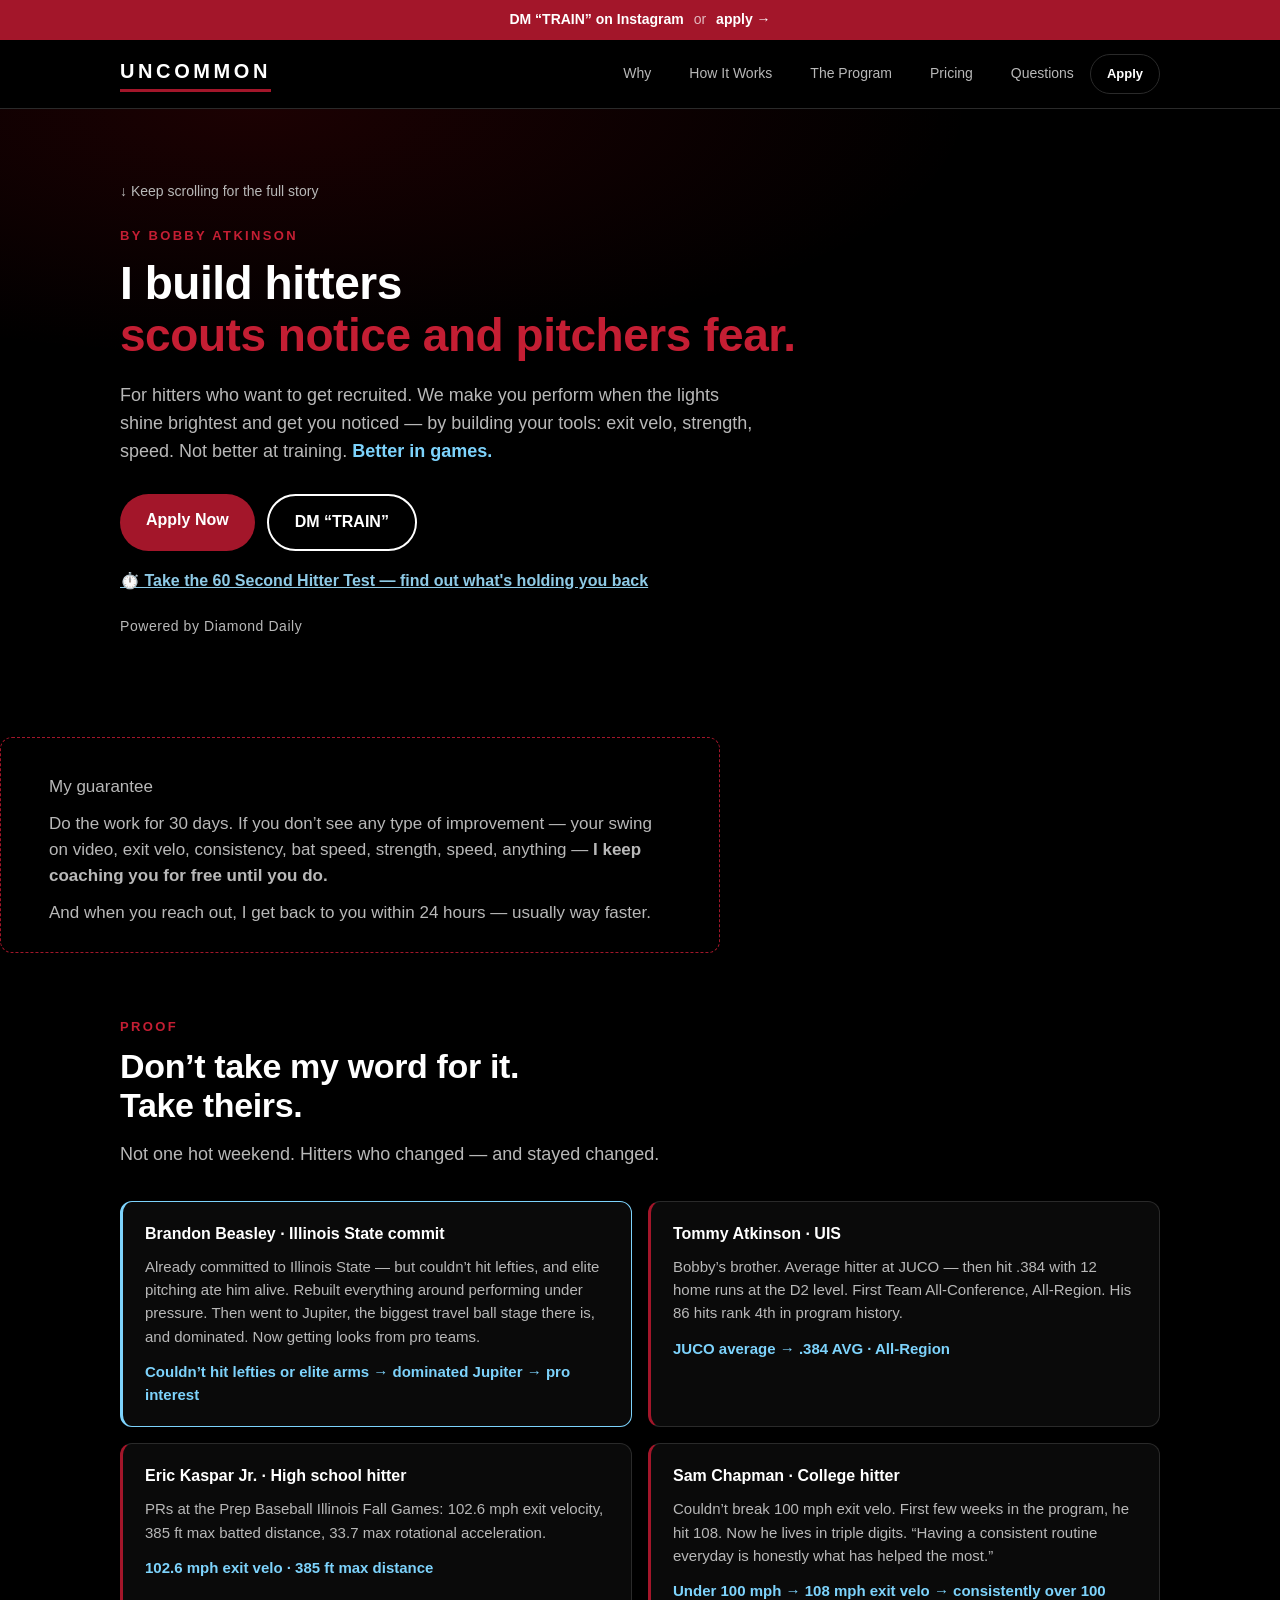
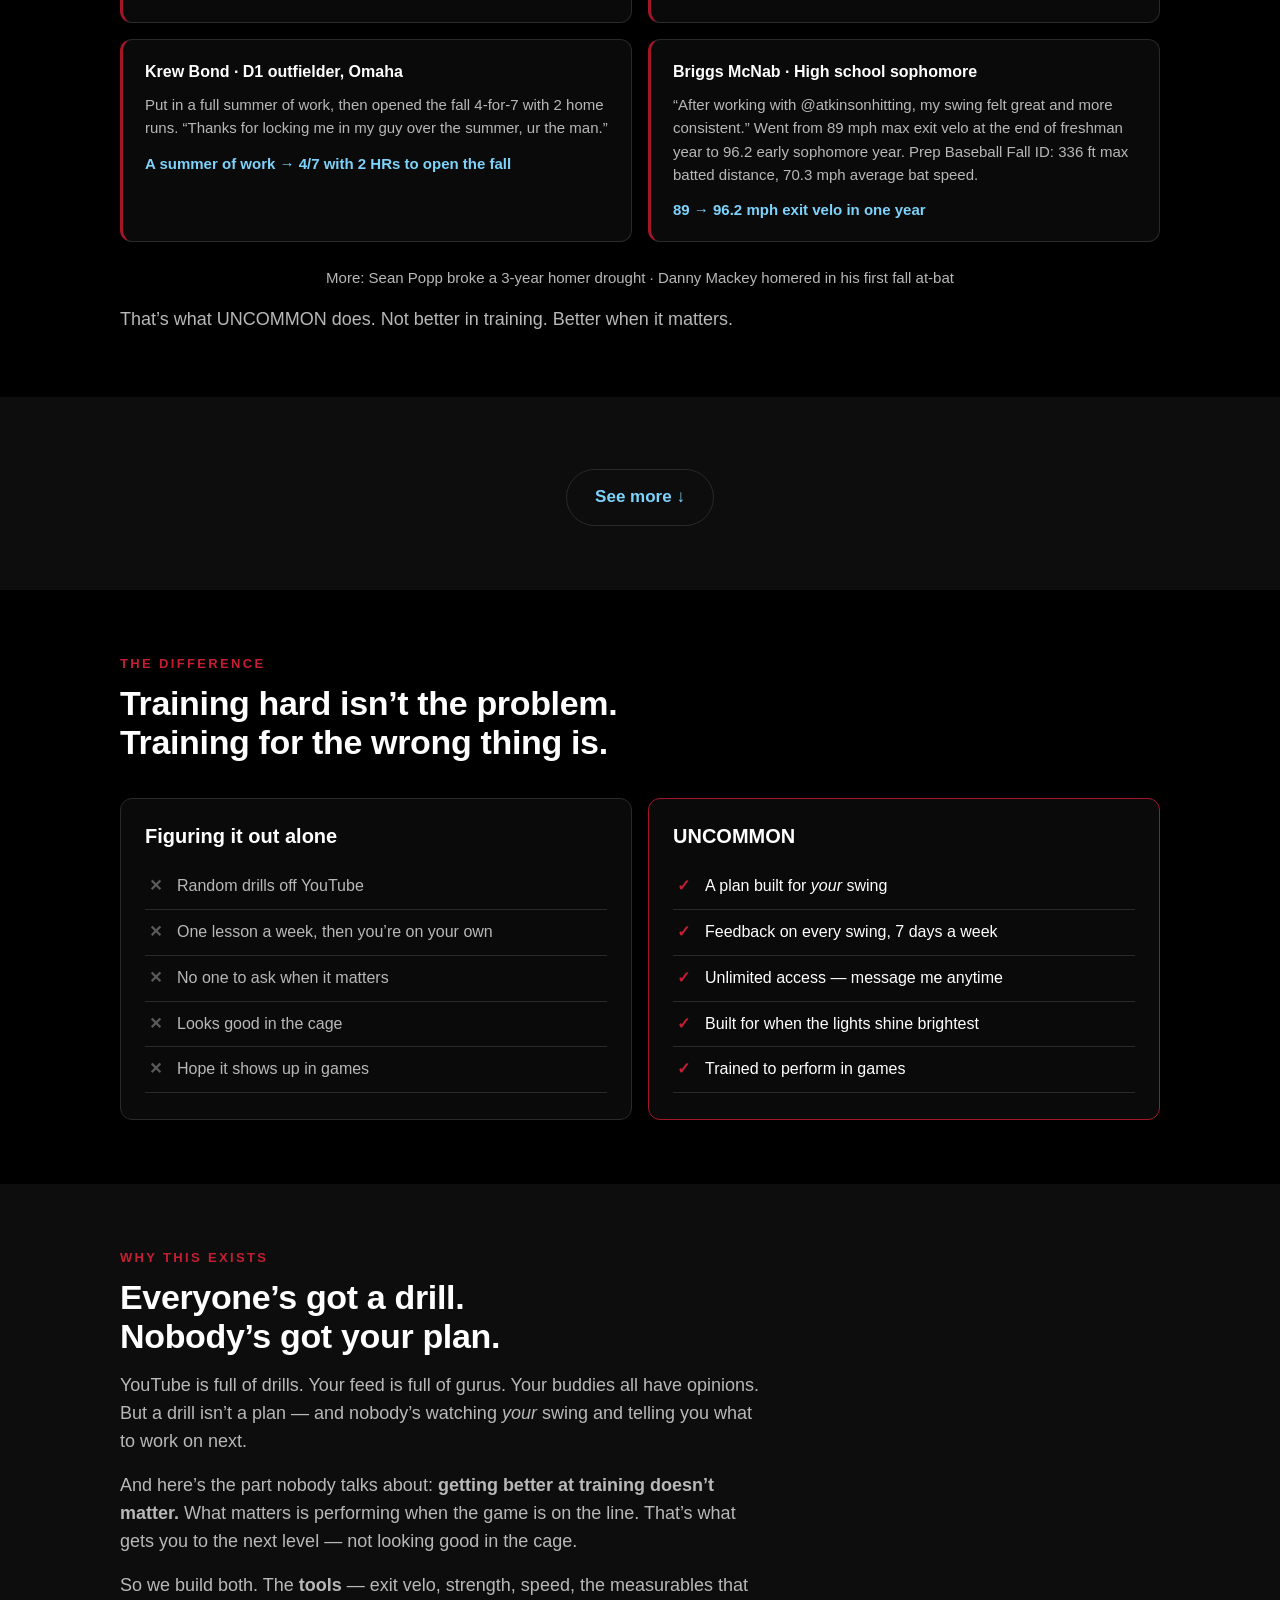
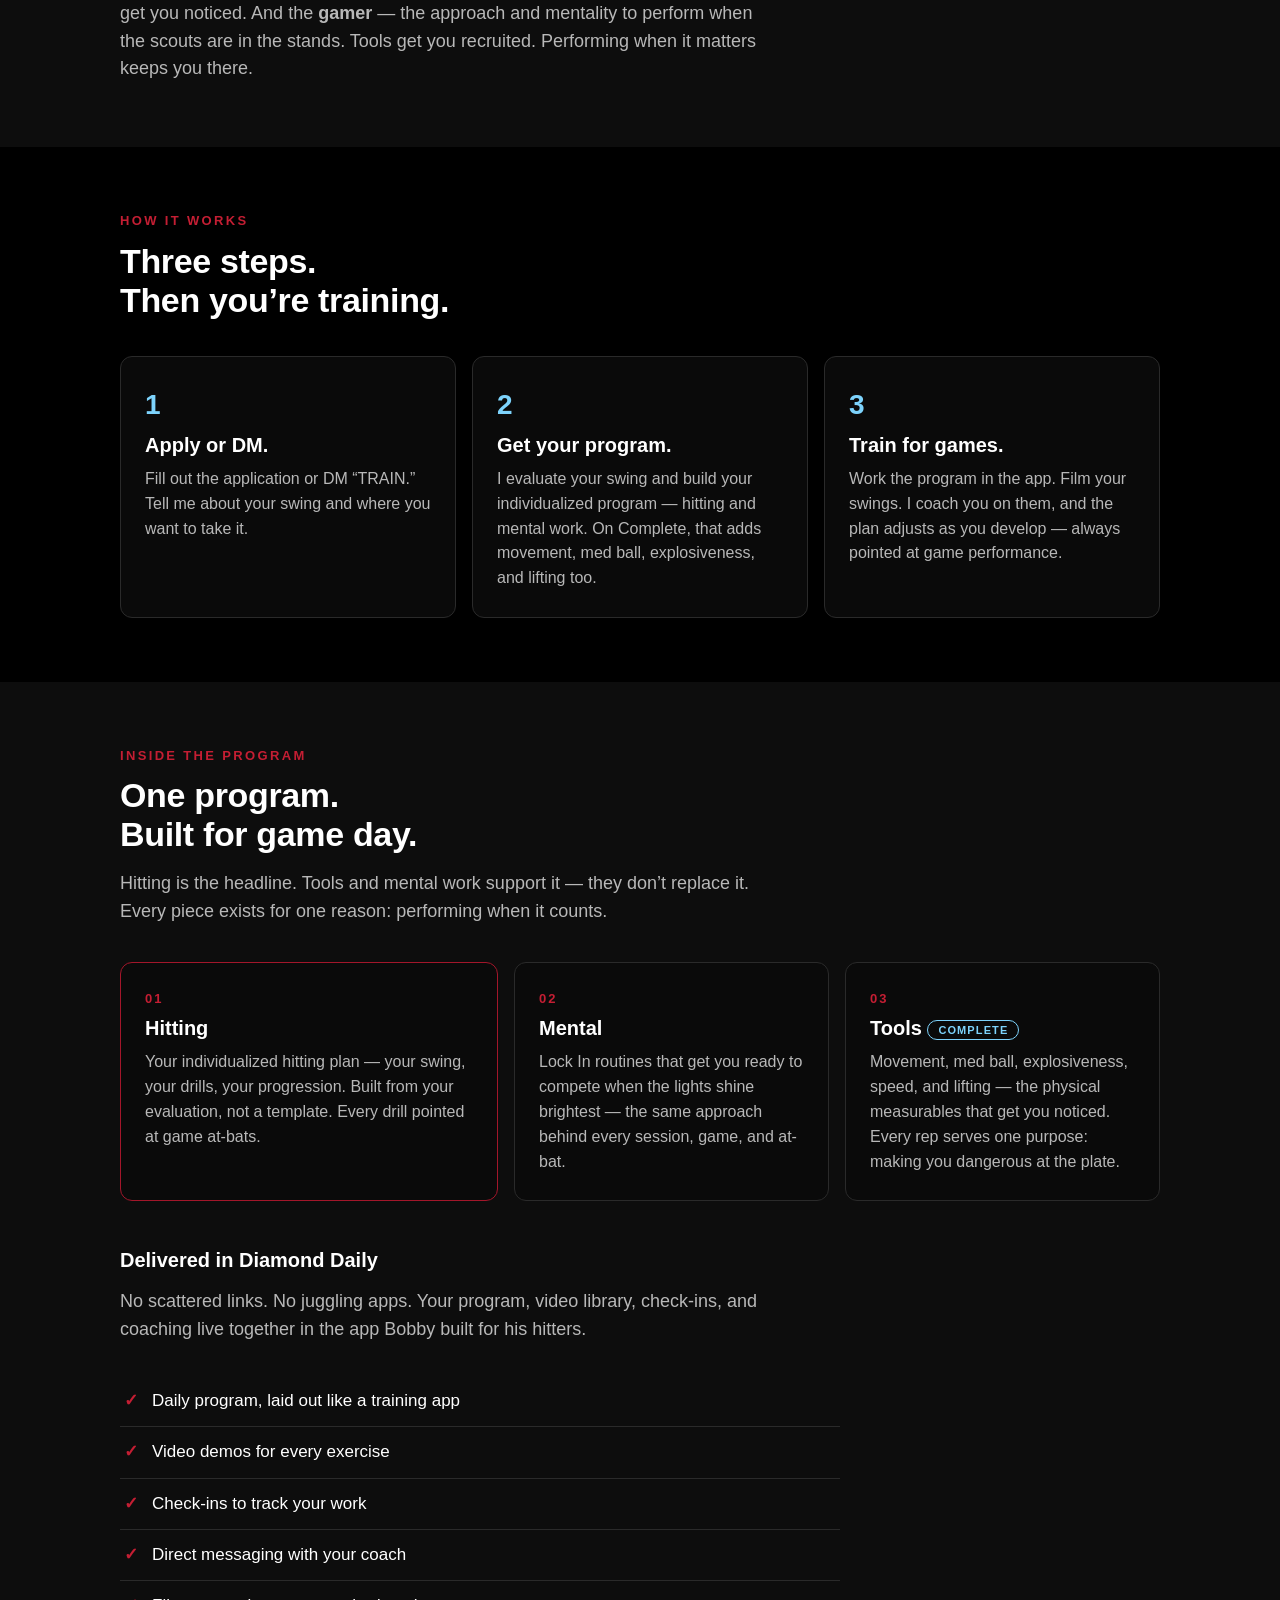
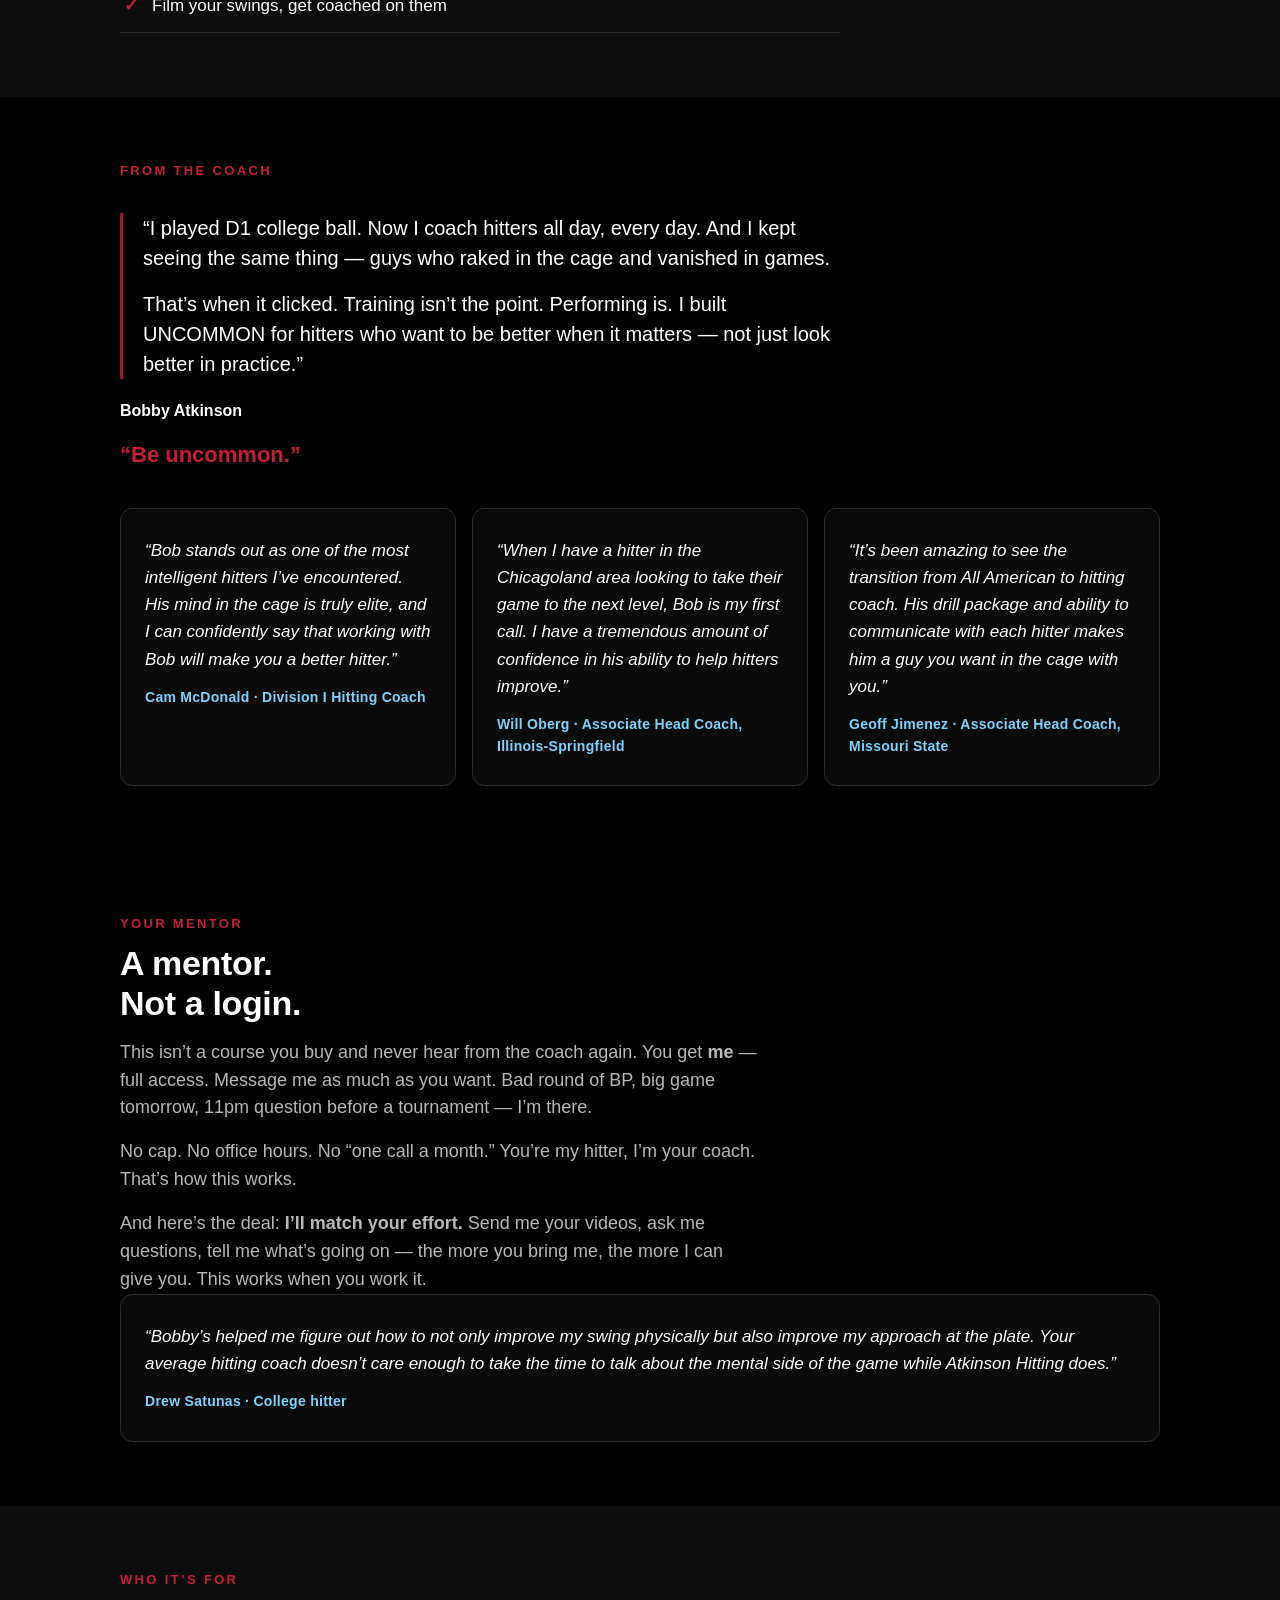
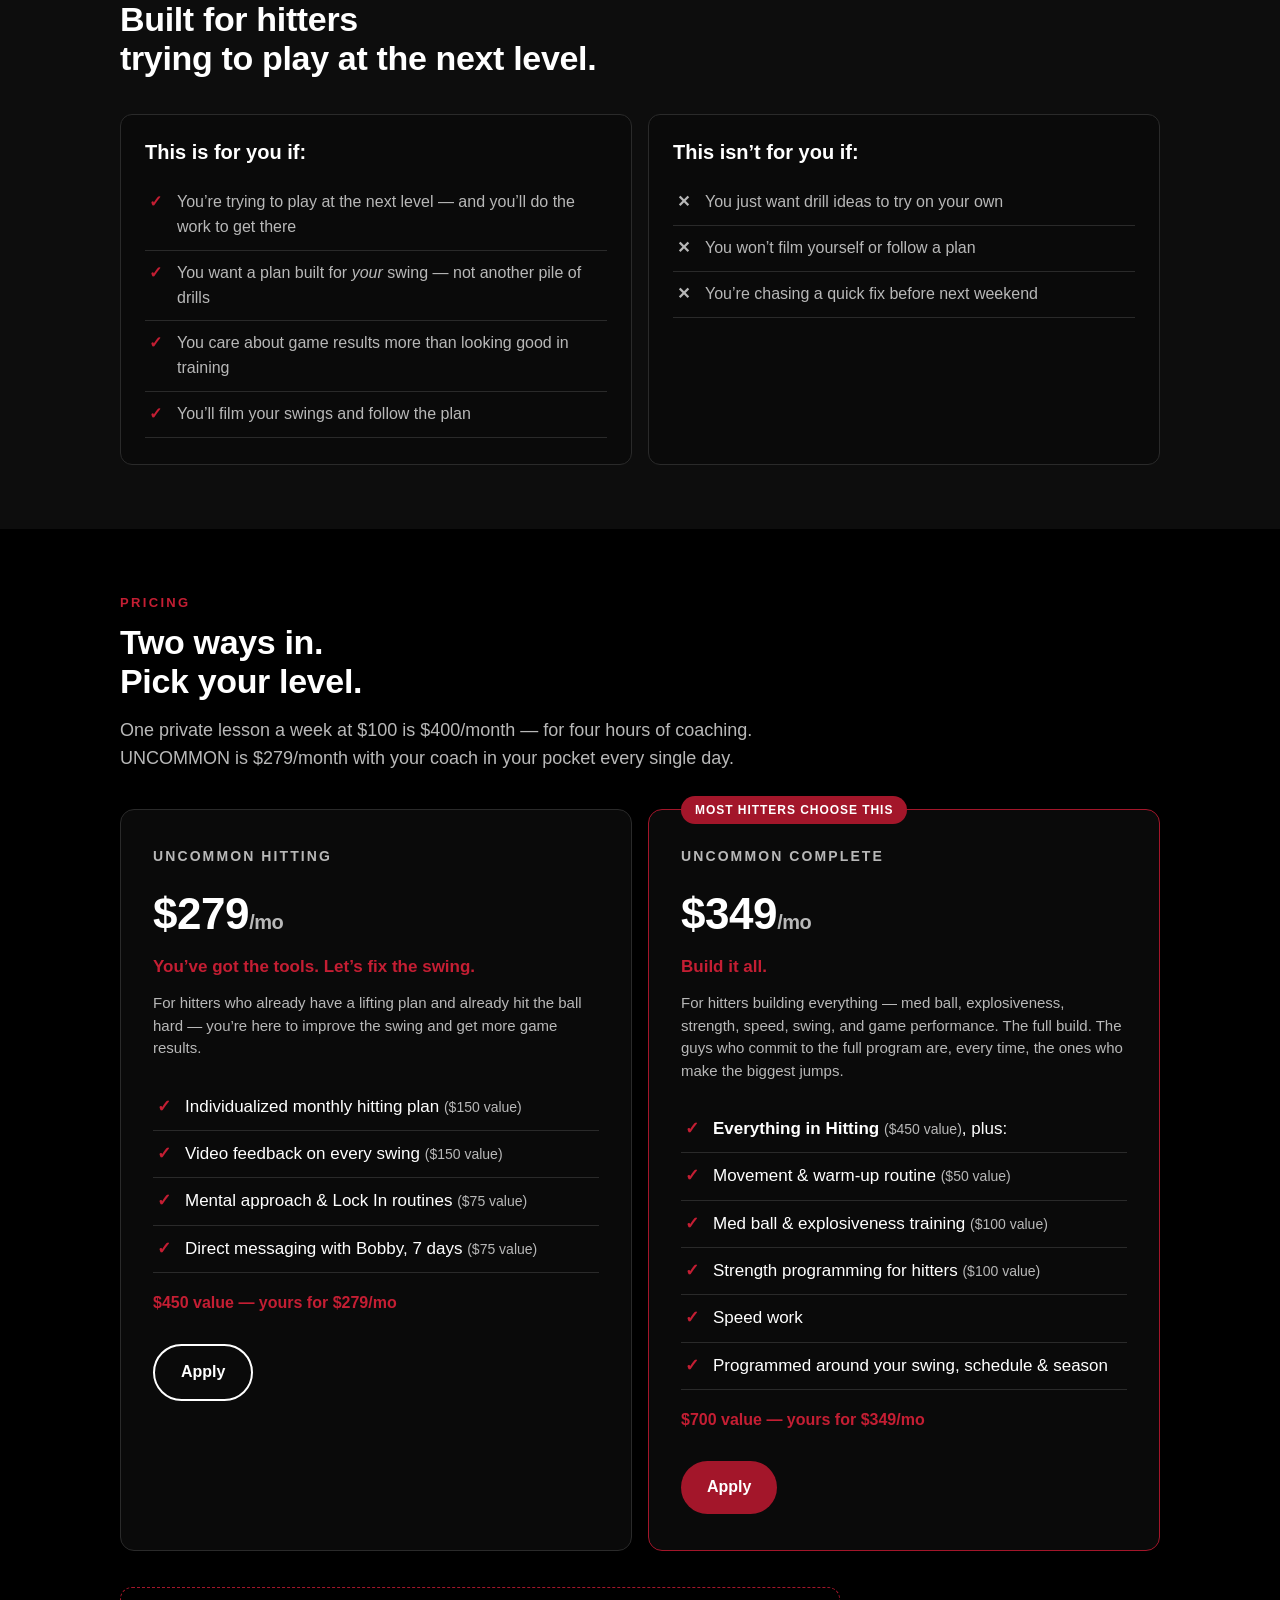
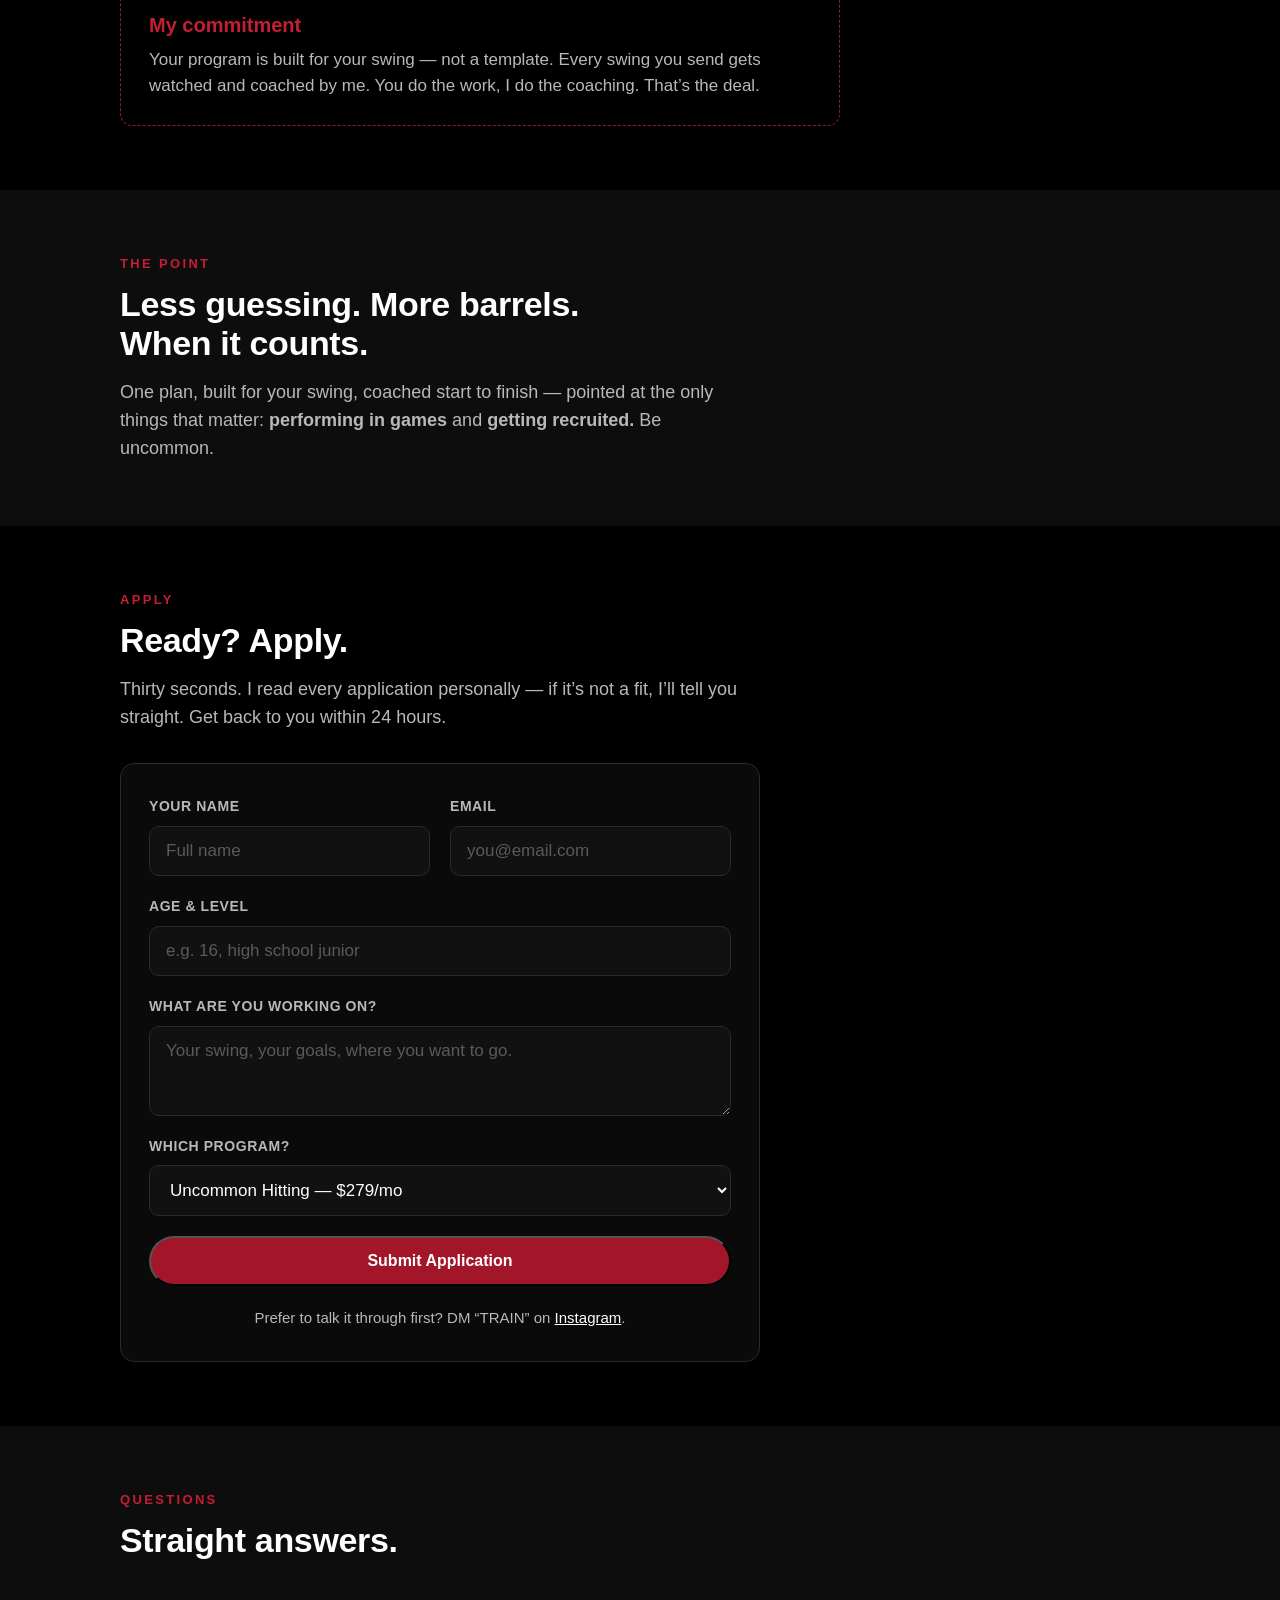
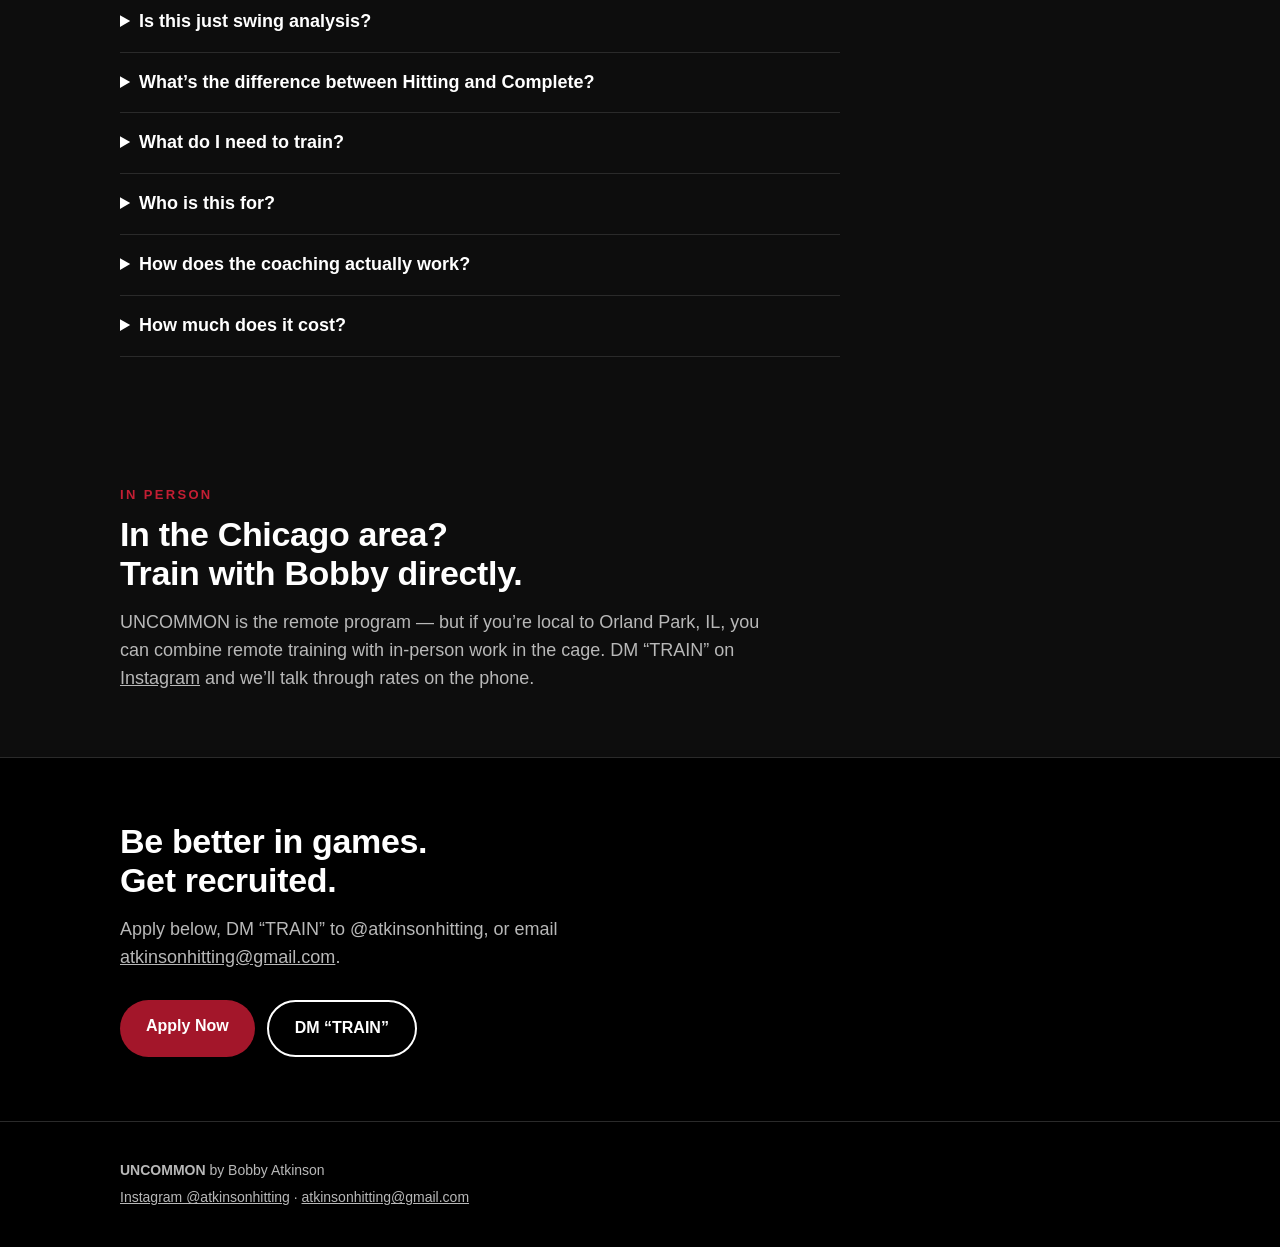
==== commit 5627b1ce: "Guarantee banner, new headline, proof grid rework" ====
--- a/index.html
+++ b/index.html
@@ -40,7 +40,7 @@
     <div class="wrap">
       <p class="scroll-hint">&darr; Keep scrolling for the full story</p>
       <p class="eyebrow">By Bobby Atkinson</p>
-      <h1>Stop doing<br><span class="h1-accent">random drills.</span></h1>
+      <h1>I build hitters<br><span class="h1-accent">scouts notice and pitchers fear.</span></h1>
       <p class="lede">For hitters who want to get recruited. We make you perform when the lights shine brightest and get you noticed — by building your tools: exit velo, strength, speed. Not better at training. <strong class="lede-pop">Better in games.</strong></p>
       <!-- VIDEO: Bobby's program walkthrough goes here -->
       <div class="cta-row">
@@ -49,6 +49,15 @@
       </div>
       <p style="margin-top:18px;"><a href="quiz.html" style="color:#8ecae6; font-weight:700;">&#9201;&#65039; Take the 60 Second Hitter Test — find out what's holding you back</a></p>
       <p class="powered">Powered by Diamond Daily</p>
+    </div>
+  </section>
+
+  <!-- GUARANTEE -->
+  <section class="guarantee">
+    <div class="wrap">
+      <p class="guarantee-label">My guarantee</p>
+      <p class="guarantee-text">Do the work for 30 days. If you don&rsquo;t see any type of improvement — your swing on video, exit velo, consistency, bat speed, strength, speed, anything — <strong>I keep coaching you for free until you do.</strong></p>
+      <p class="guarantee-sub">And when you reach out, I get back to you within 24 hours — usually way faster.</p>
     </div>
   </section>
 
--- a/styles.css
+++ b/styles.css
@@ -671,7 +671,7 @@
   border: 1px solid var(--line);
   border-left: 3px solid var(--red);
   border-radius: 12px;
-  padding: 32px 28px;
+  padding: 20px 22px;
   background: #0a0a0a;
   max-width: 720px;
 }
@@ -682,16 +682,16 @@
 }
 
 .proof-name {
+  margin: 0 0 8px;
+  font-weight: 800;
+  font-size: 16px;
+  color: var(--text);
+}
+
+.proof-body {
+  font-size: 15px;
+  line-height: 1.55;
   margin: 0 0 12px;
-  font-weight: 800;
-  font-size: 17px;
-  color: var(--text);
-}
-
-.proof-body {
-  font-size: 17px;
-  line-height: 1.6;
-  margin: 0 0 16px;
   color: var(--muted);
 }
 
@@ -701,7 +701,7 @@
   margin: 8px 0 0;
   color: var(--baby);
   font-weight: 700;
-  font-size: 16px;
+  font-size: 15px;
 }
 
 .more-results {
@@ -928,7 +928,7 @@
   .for-grid { grid-template-columns: 1fr 1fr; }
   .form-grid { grid-template-columns: 1fr 1fr; }
   .compare-grid { grid-template-columns: 1fr 1fr; }
-  .proof-grid { grid-template-columns: 1fr 1fr 1fr; }
+  .proof-grid { grid-template-columns: 1fr 1fr; }
   .endorsements { grid-template-columns: 1fr 1fr 1fr; }
 }
 
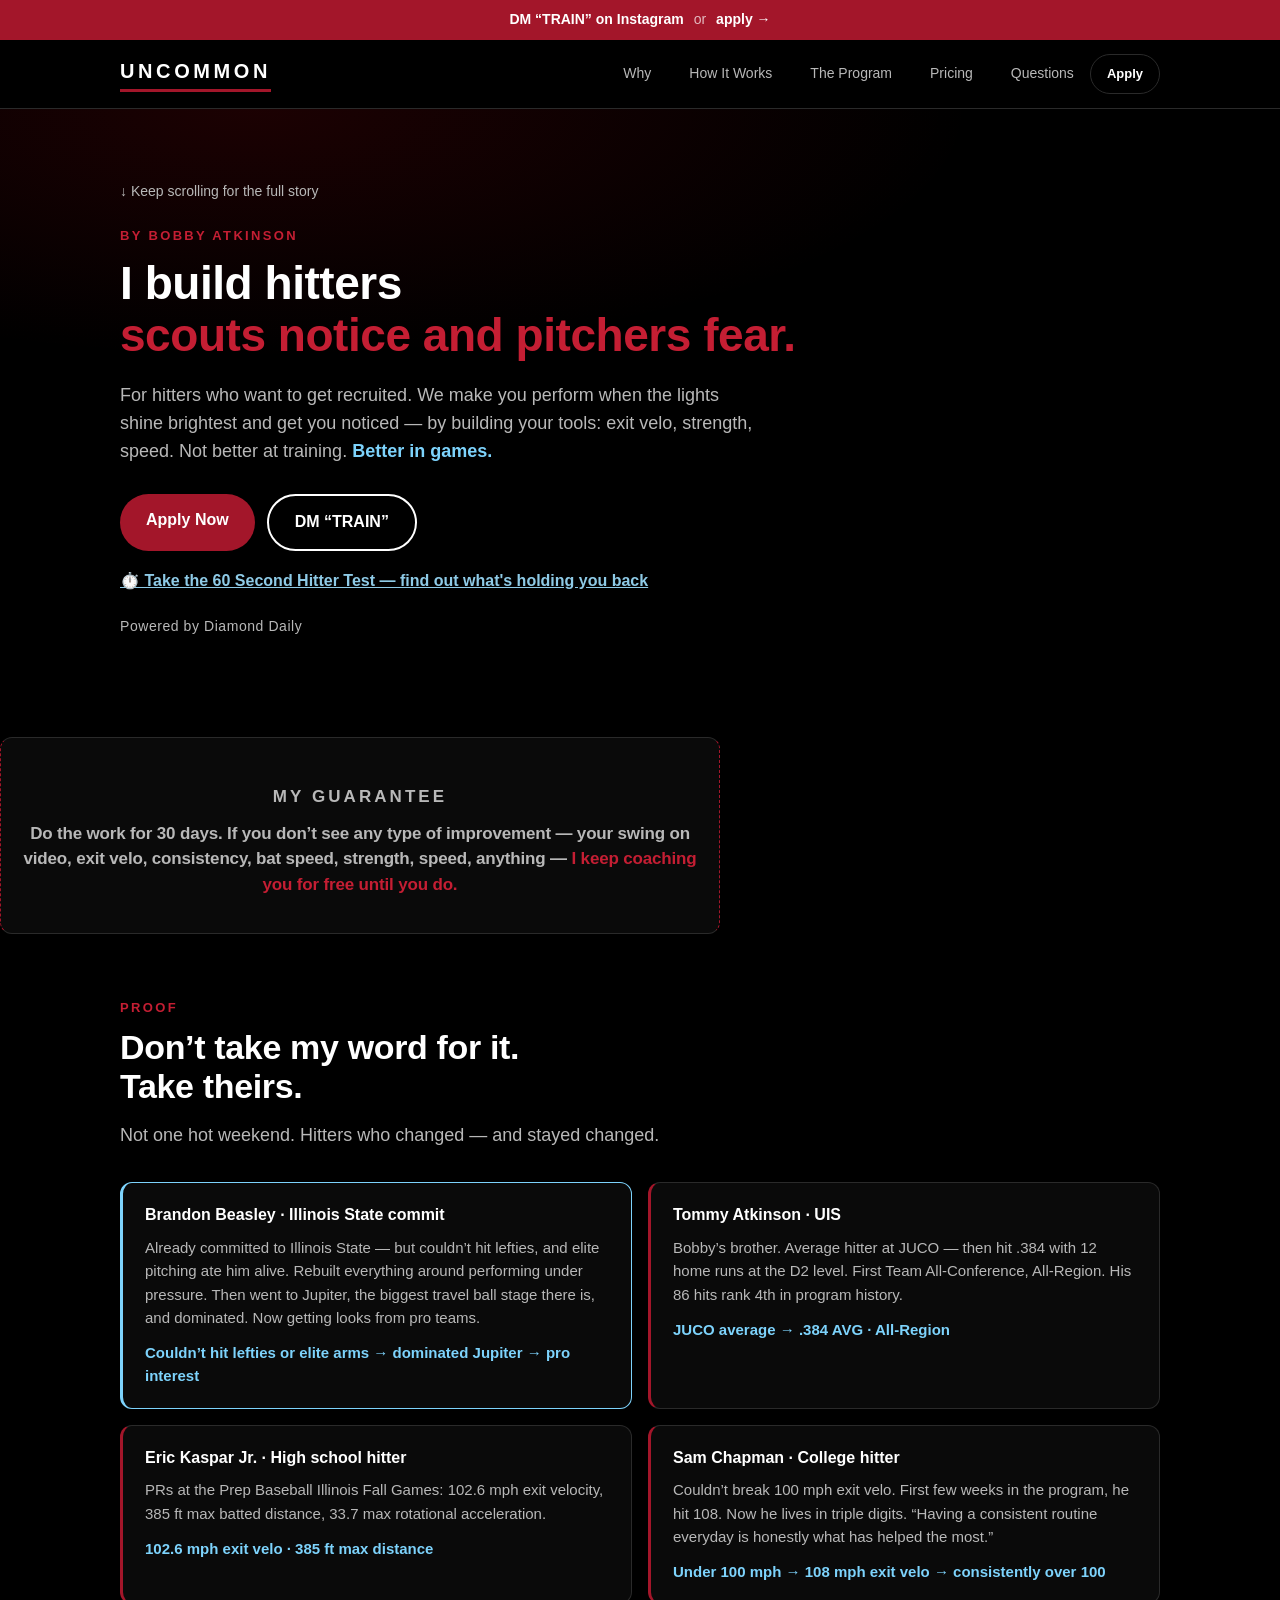
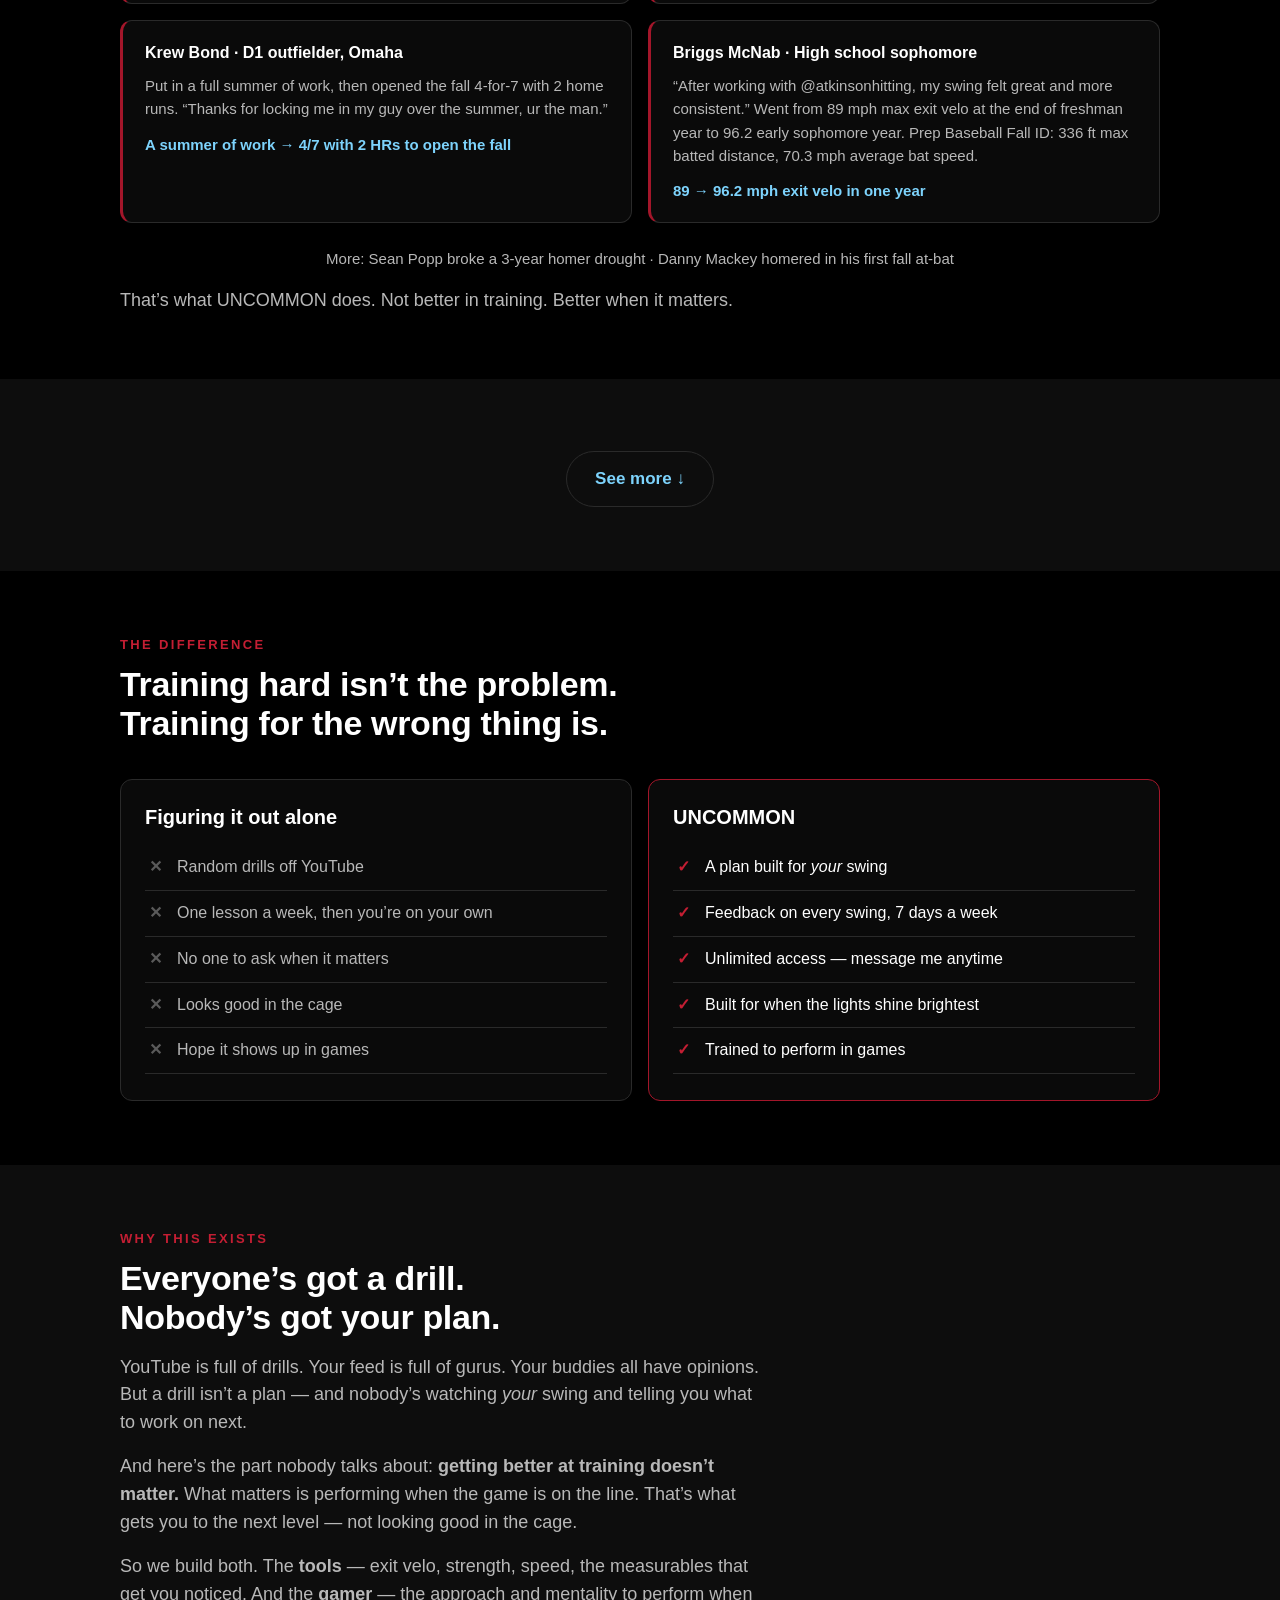
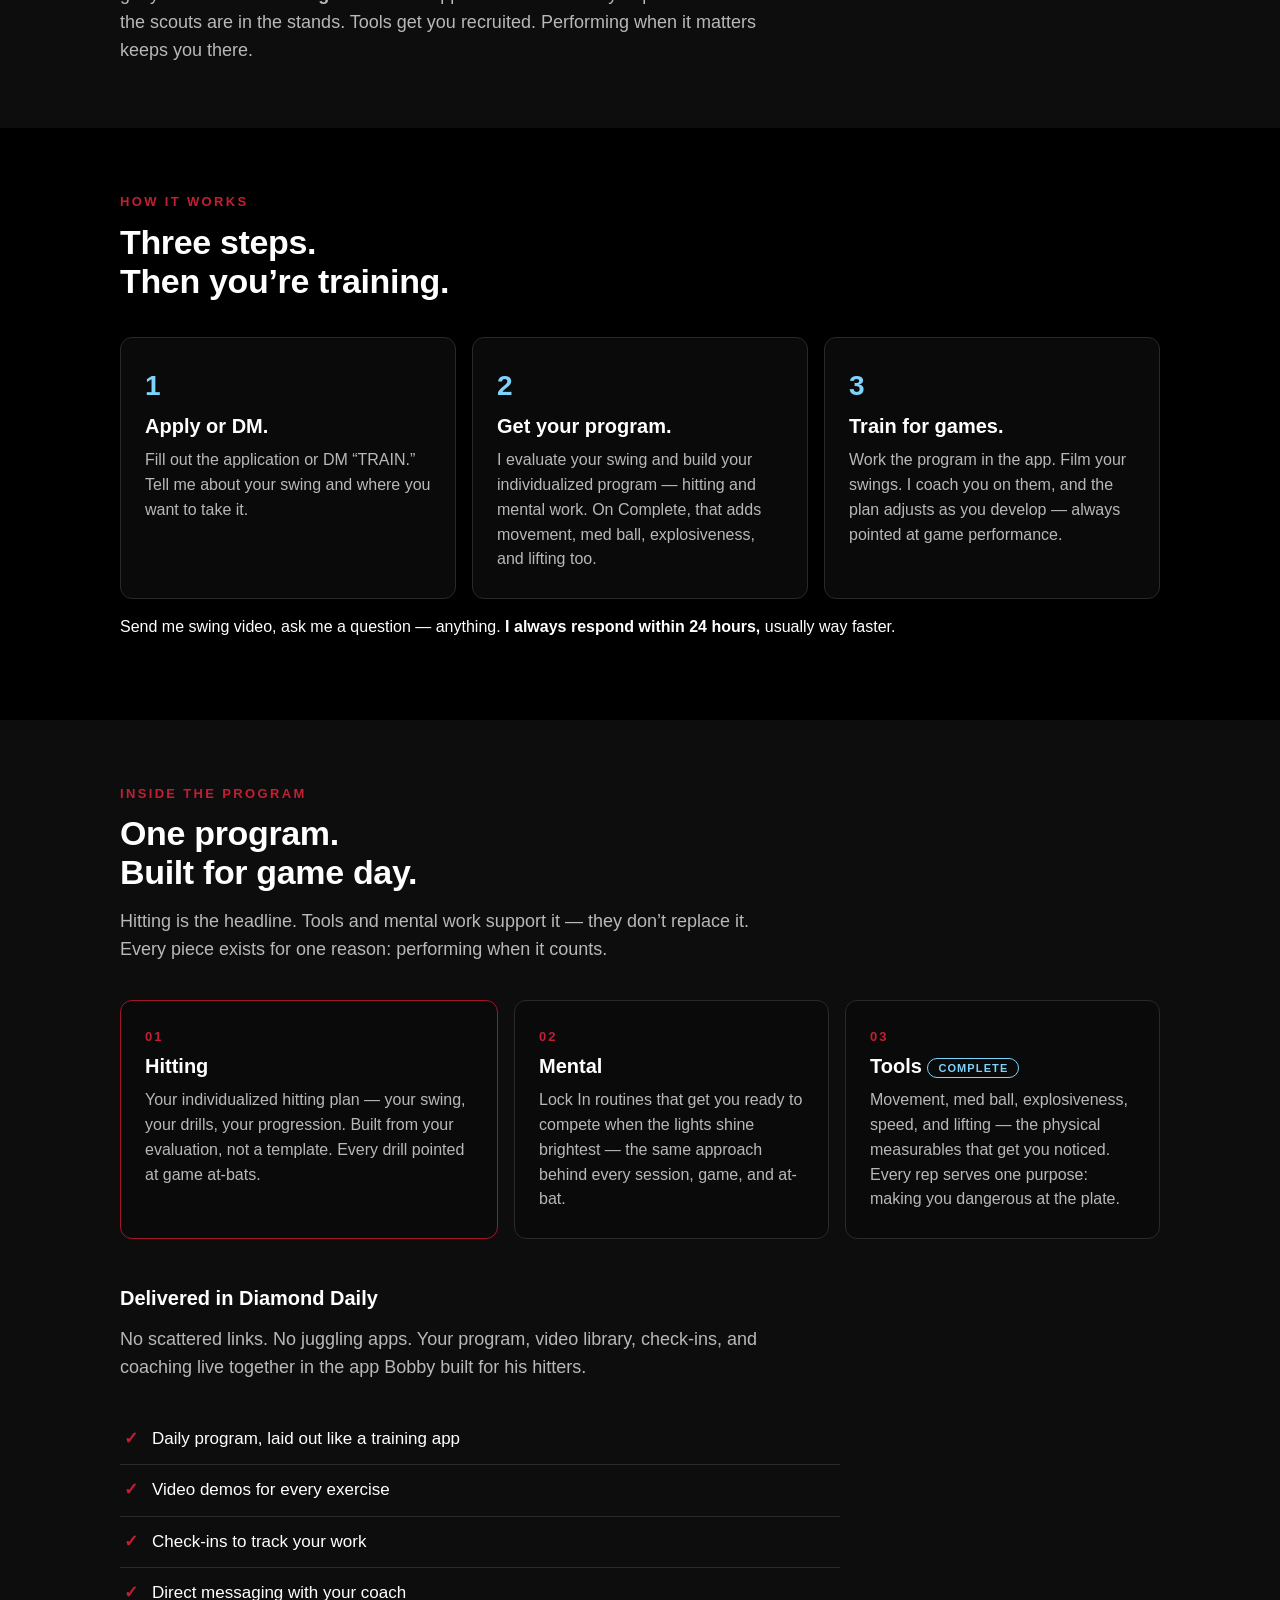
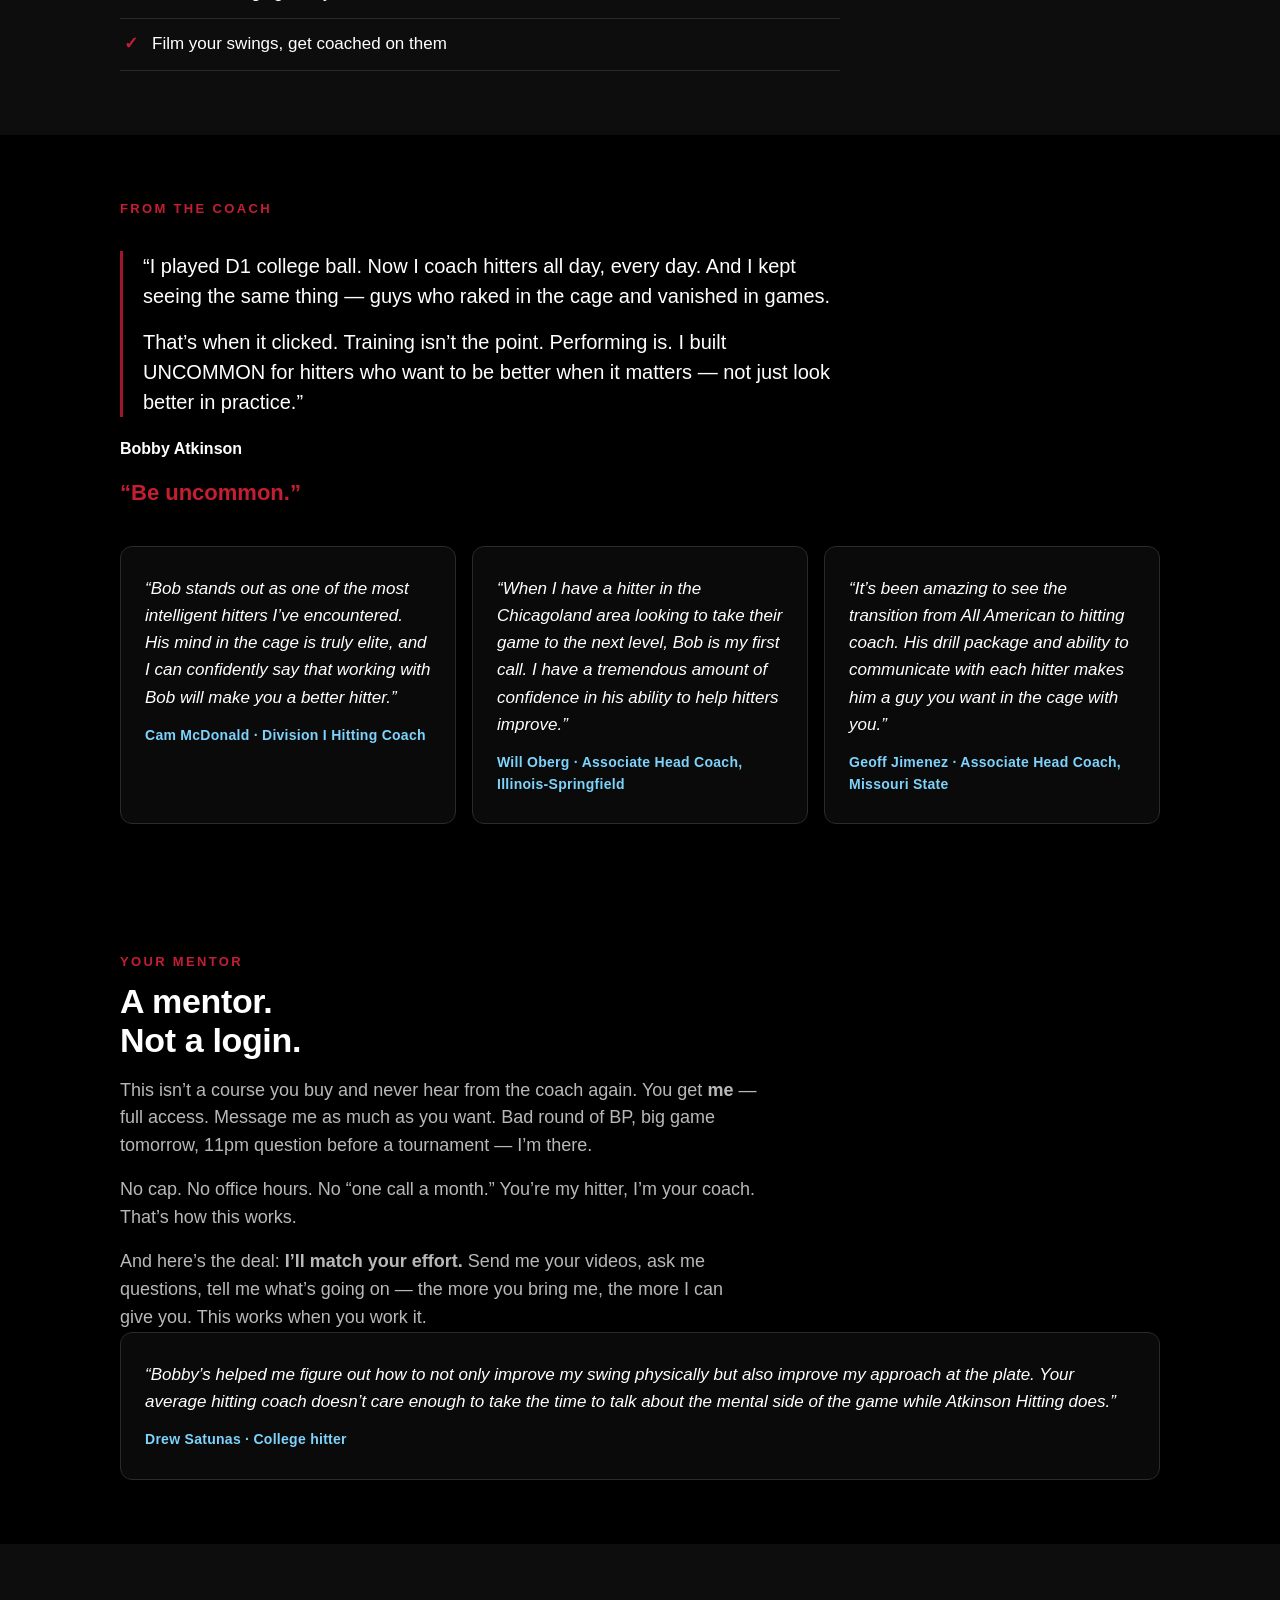
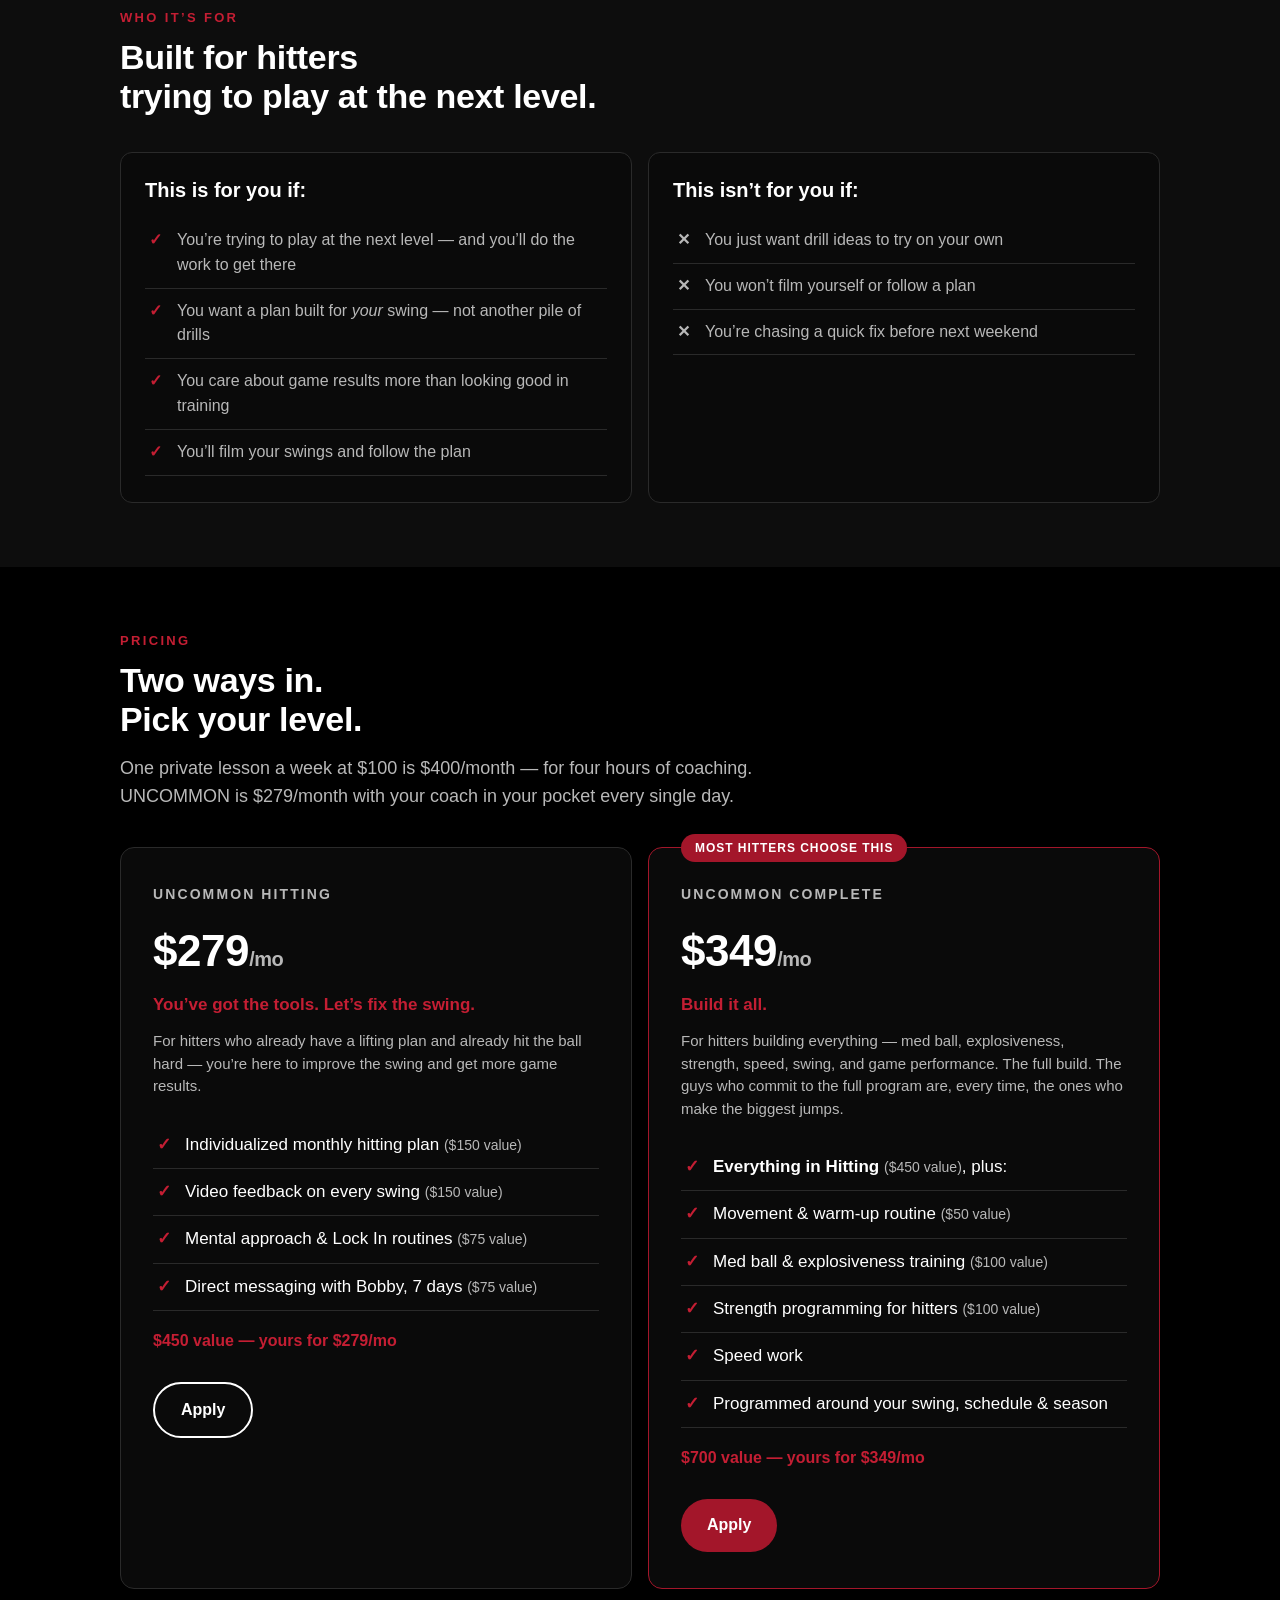
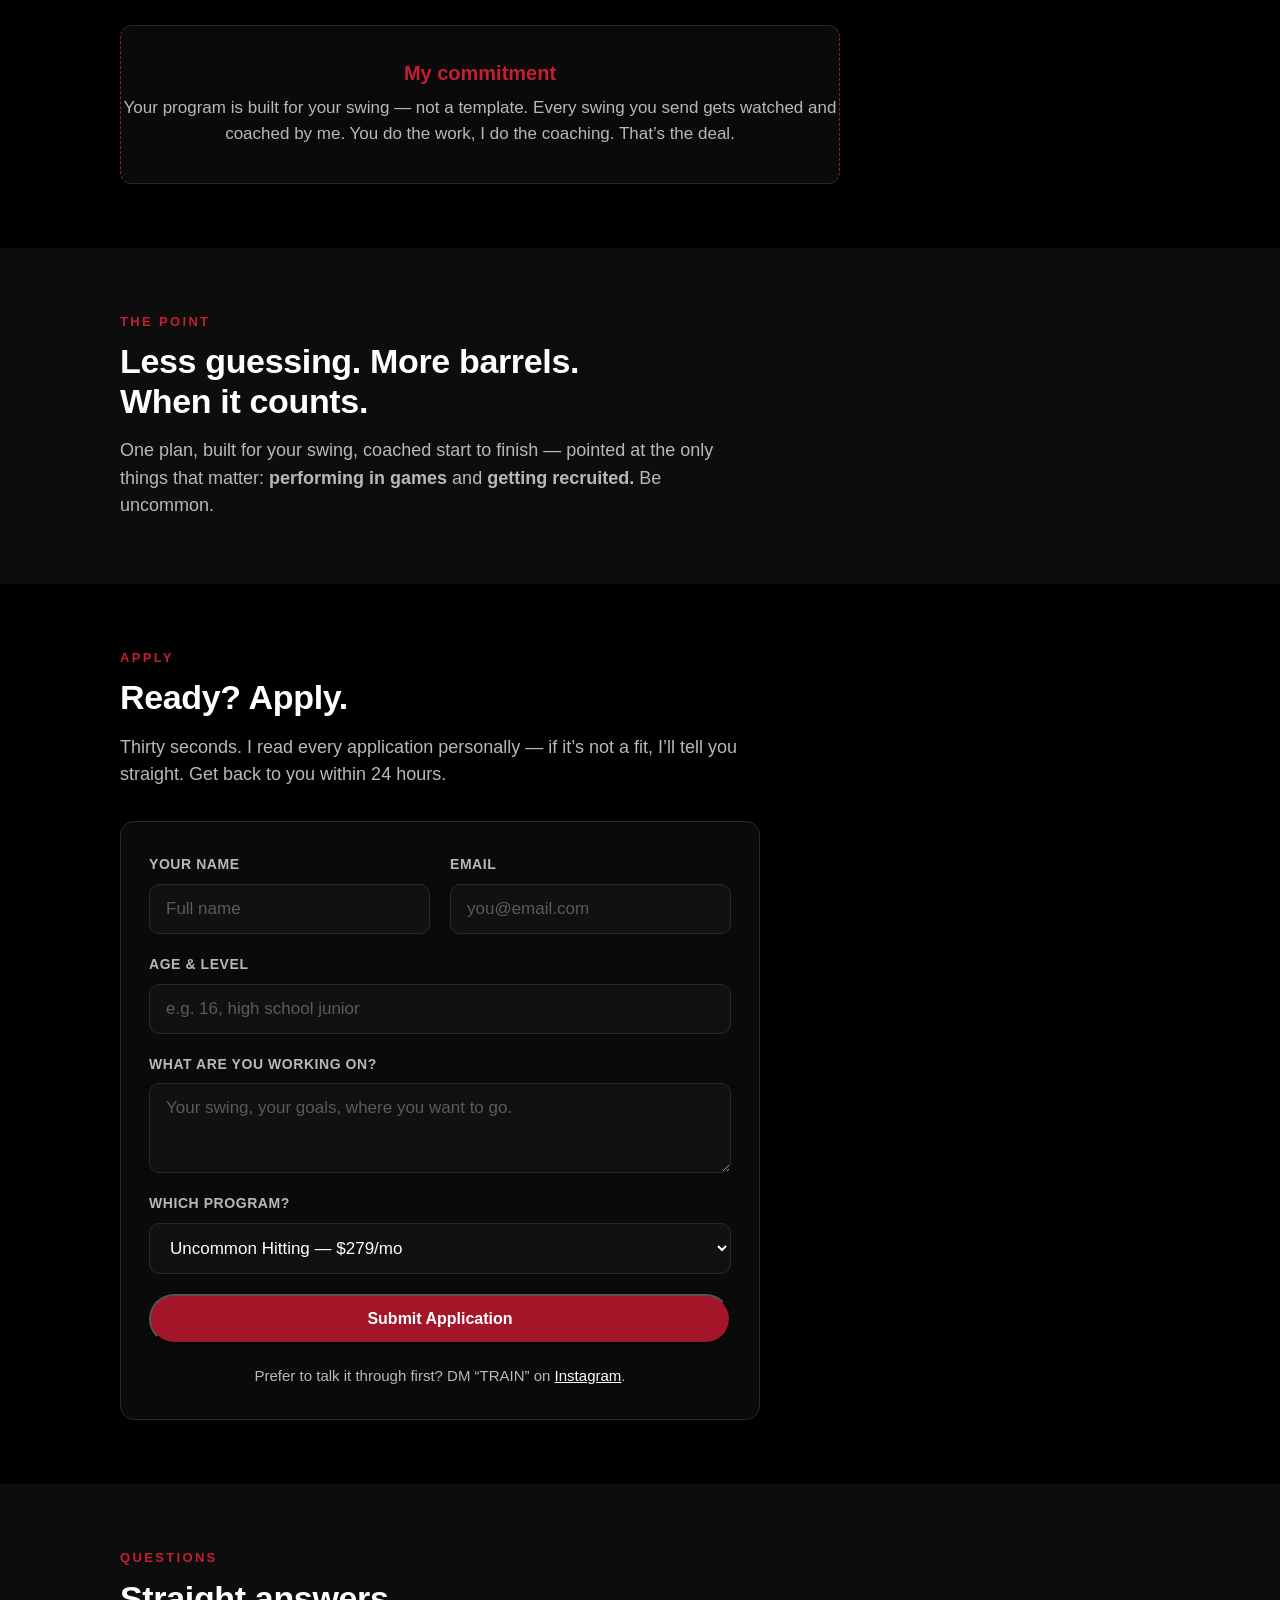
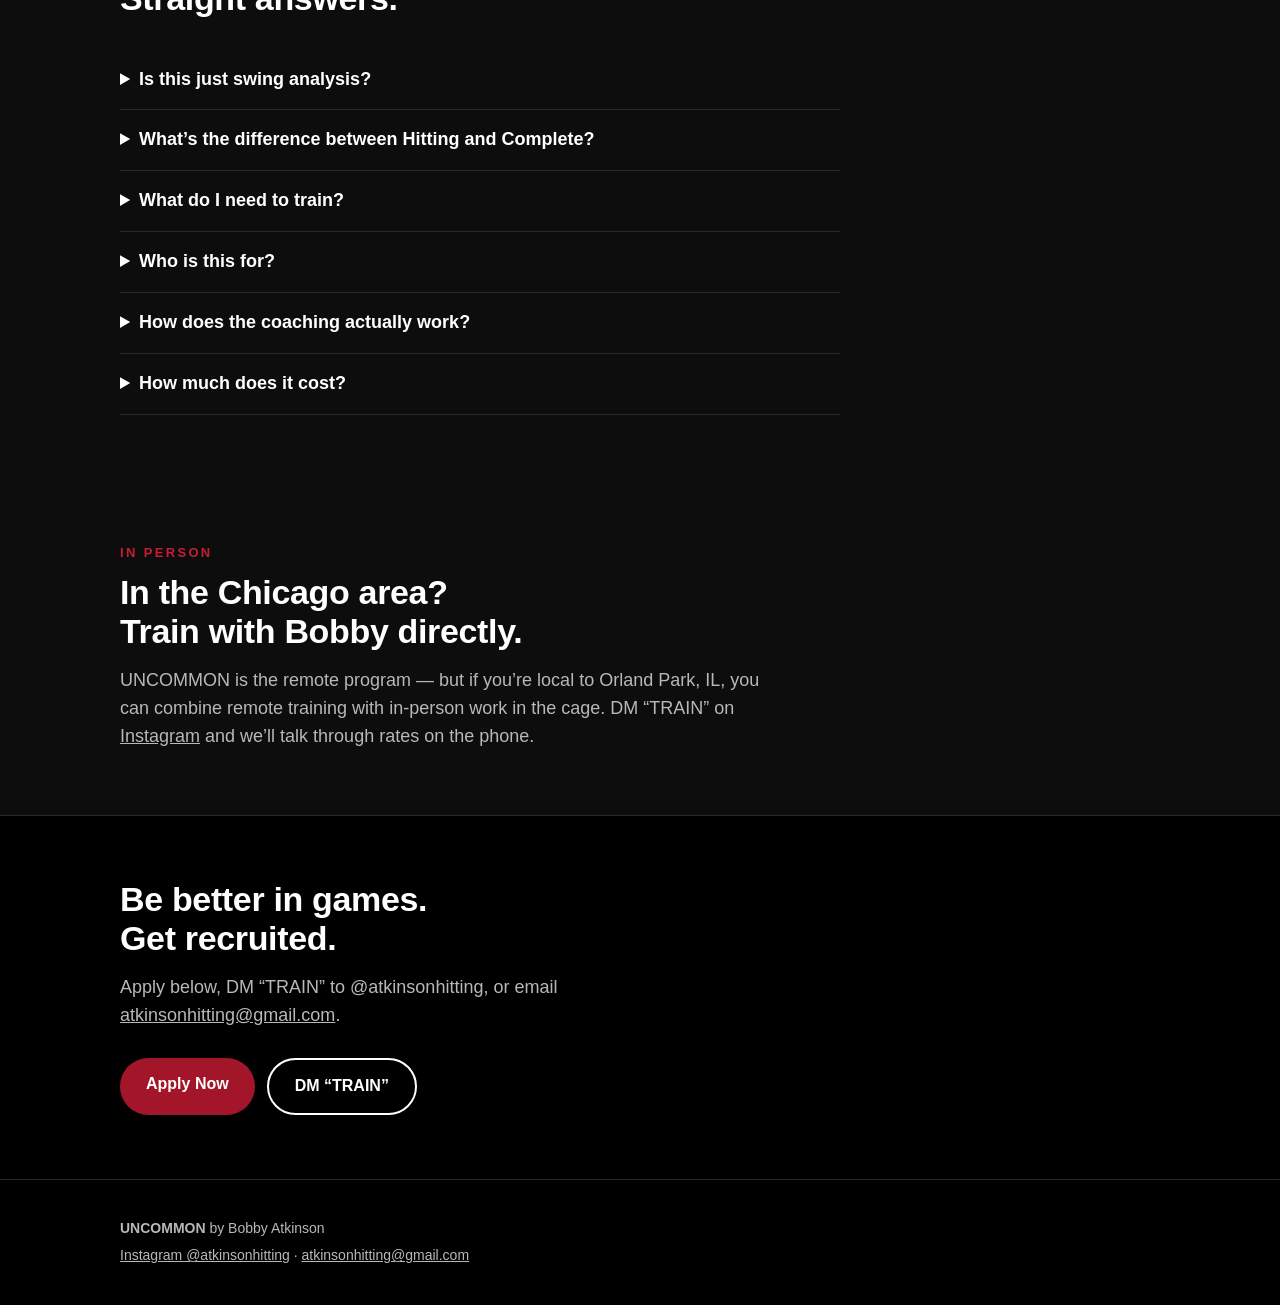
==== commit 13ad082e: "Move 24hr response promise to How It Works" ====
--- a/index.html
+++ b/index.html
@@ -57,7 +57,6 @@
     <div class="wrap">
       <p class="guarantee-label">My guarantee</p>
       <p class="guarantee-text">Do the work for 30 days. If you don&rsquo;t see any type of improvement — your swing on video, exit velo, consistency, bat speed, strength, speed, anything — <strong>I keep coaching you for free until you do.</strong></p>
-      <p class="guarantee-sub">And when you reach out, I get back to you within 24 hours — usually way faster.</p>
     </div>
   </section>
 
@@ -192,6 +191,7 @@
           <p>Work the program in the app. Film your swings. I coach you on them, and the plan adjusts as you develop — always pointed at game performance.</p>
         </li>
       </ol>
+      <p class="response-promise">Send me swing video, ask me a question — anything. <strong>I always respond within 24 hours,</strong> usually way faster.</p>
     </div>
   </section>
 
--- a/styles.css
+++ b/styles.css
@@ -657,6 +657,41 @@
   font-size: 13px;
   color: var(--muted);
   line-height: 1.4;
+}
+
+/* ---------- Guarantee ---------- */
+.guarantee {
+  border-top: 1px solid var(--line);
+  border-bottom: 1px solid var(--line);
+  background: #0a0a0a;
+  padding: 36px 0;
+  text-align: center;
+}
+.guarantee-label {
+  color: var(--red-bright);
+  font-weight: 800;
+  letter-spacing: .18em;
+  font-size: .8rem;
+  text-transform: uppercase;
+  margin: 0 0 12px;
+}
+.guarantee-text {
+  font-size: 1.35rem;
+  font-weight: 700;
+  line-height: 1.5;
+  margin: 0 auto;
+  max-width: 720px;
+  letter-spacing: -0.01em;
+}
+.guarantee-text strong {
+  color: var(--red-bright);
+}
+.guarantee-sub {
+  margin: 16px auto 0;
+  max-width: 720px;
+  color: var(--muted);
+  font-size: 1.05rem;
+  line-height: 1.6;
 }
 
 /* ---------- Proof ---------- */
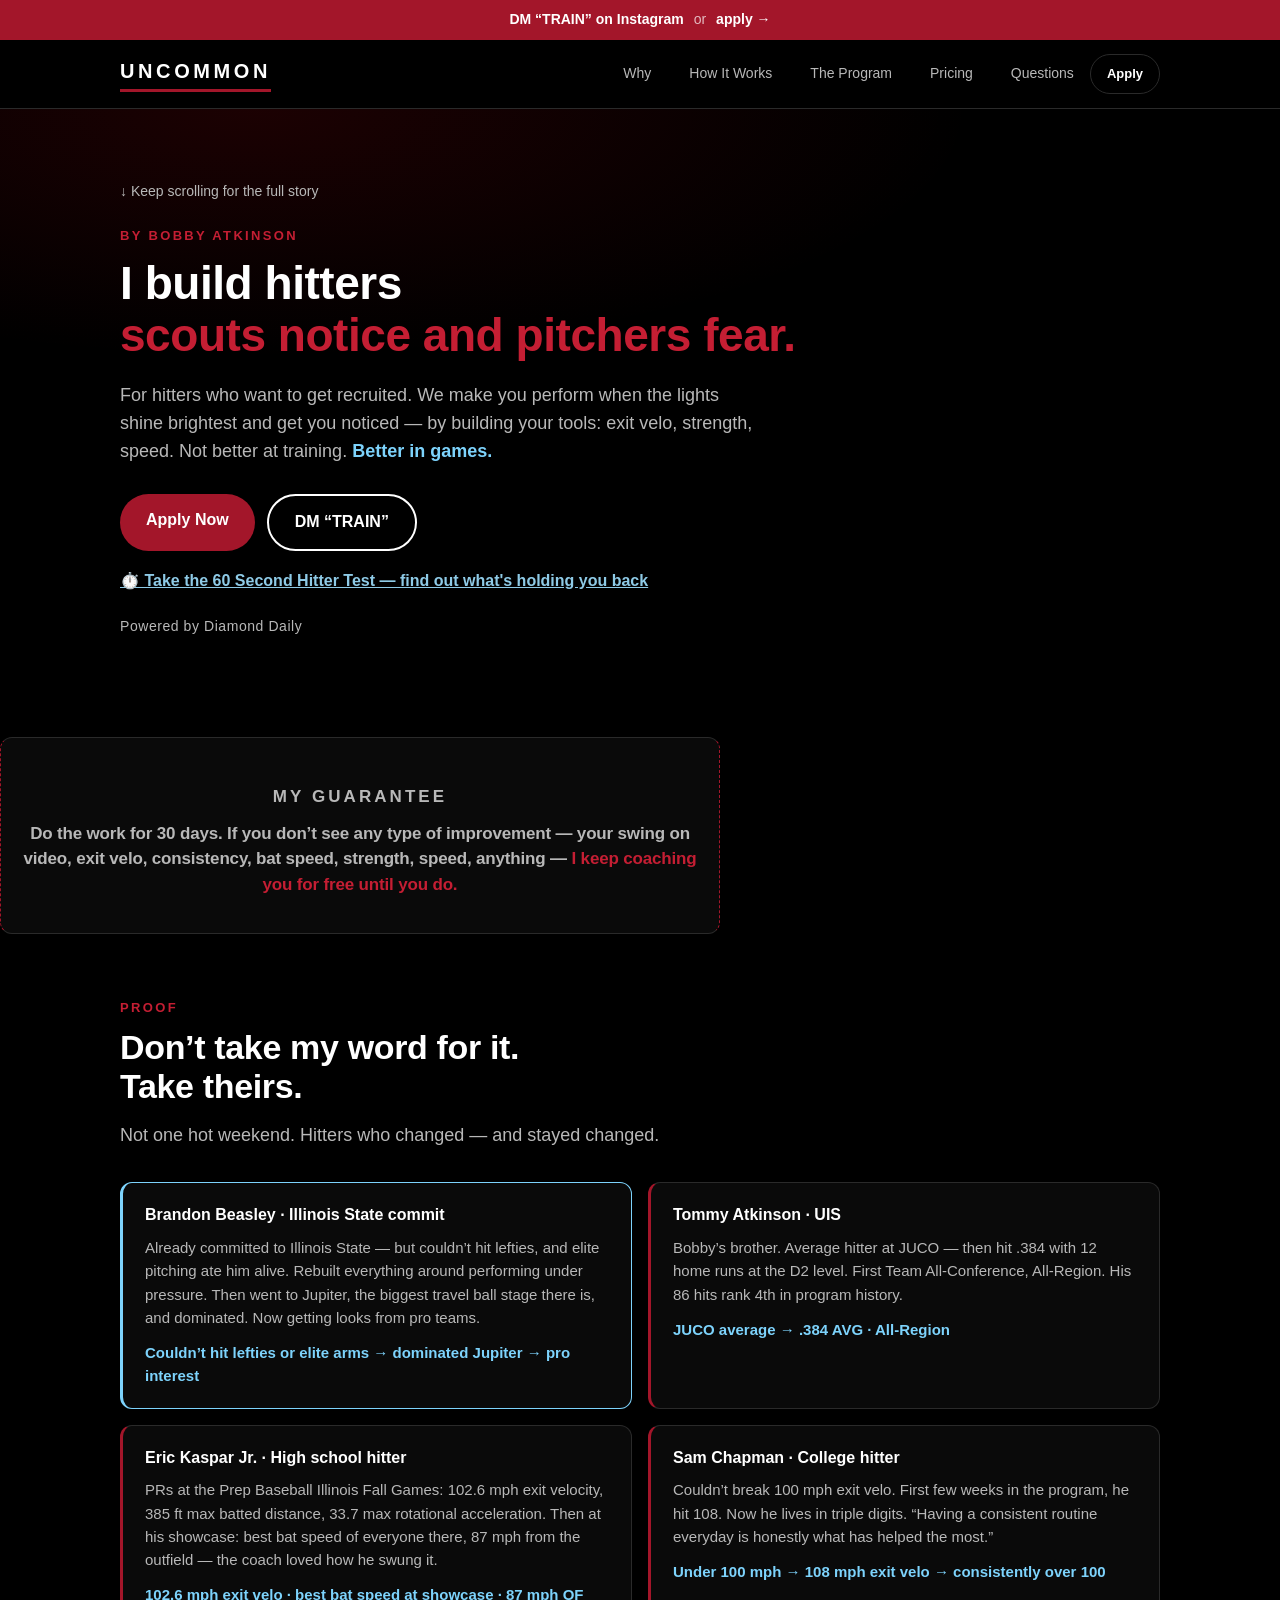
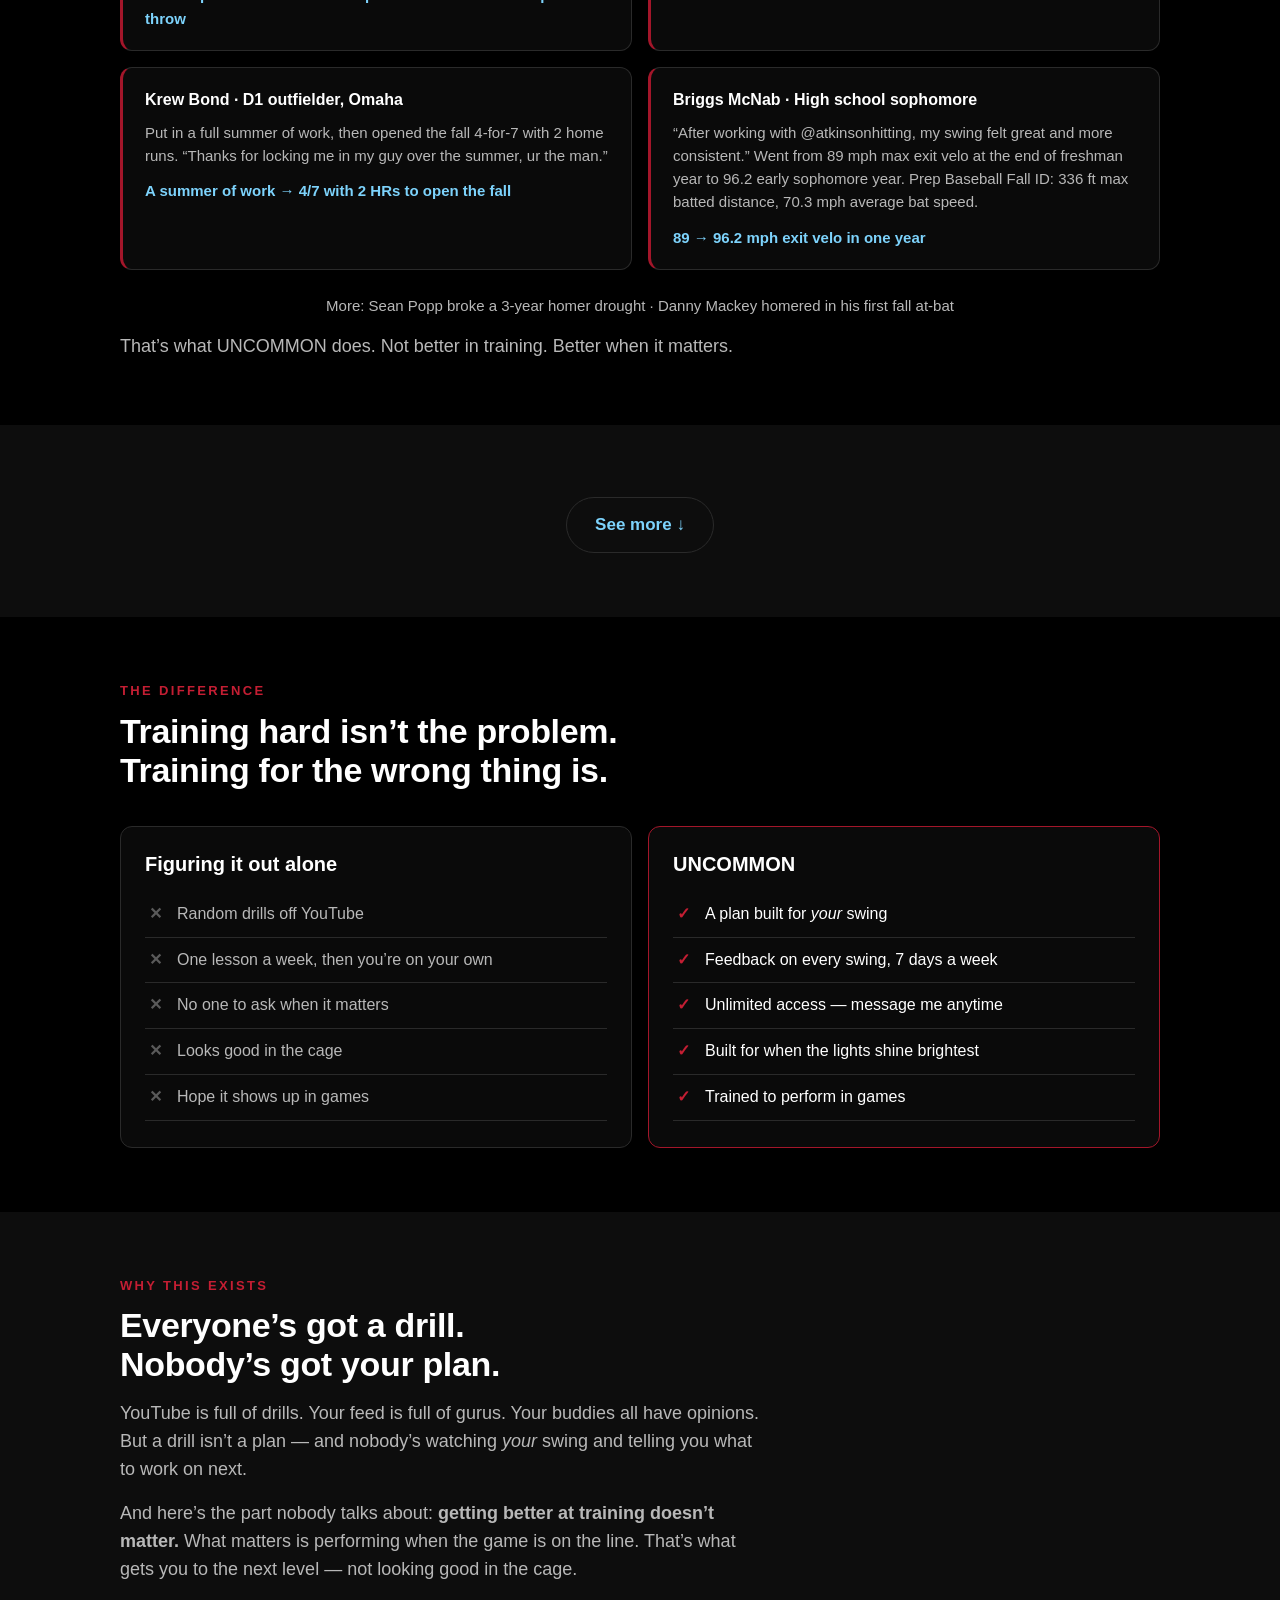
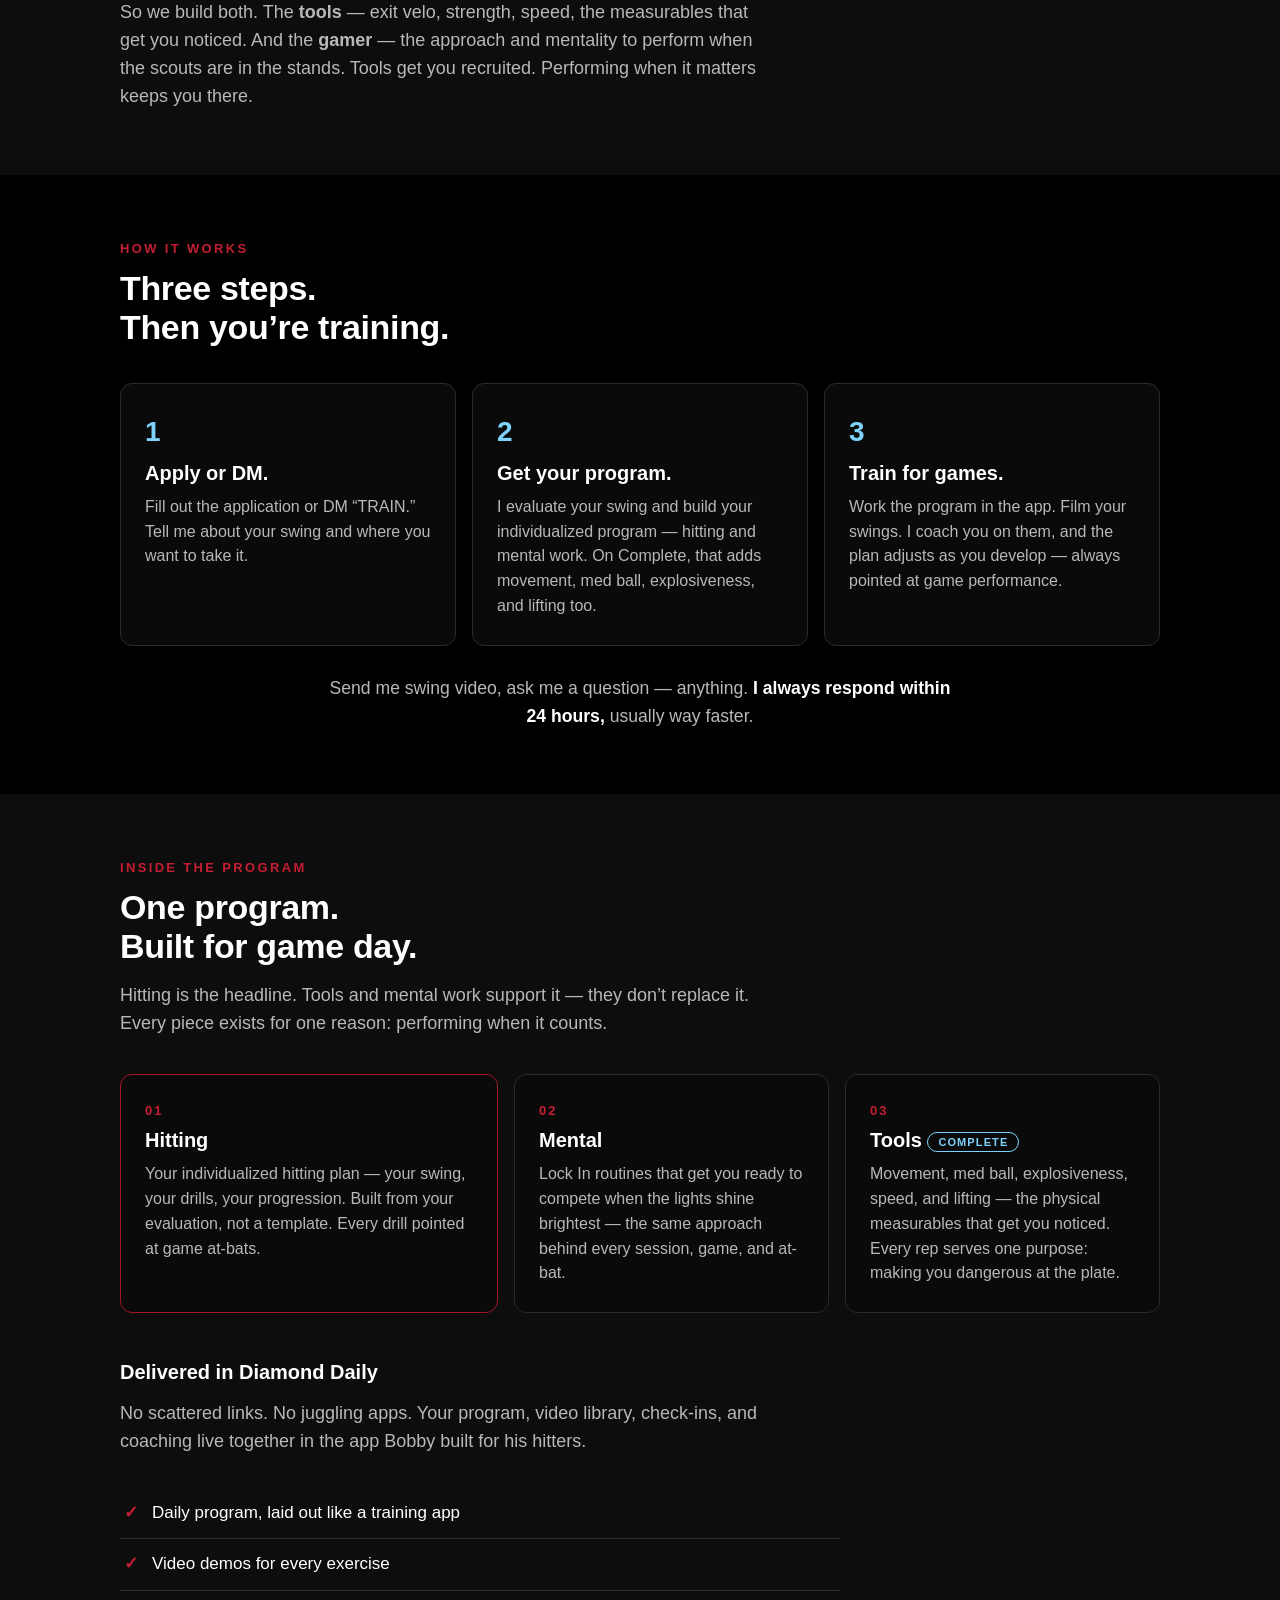
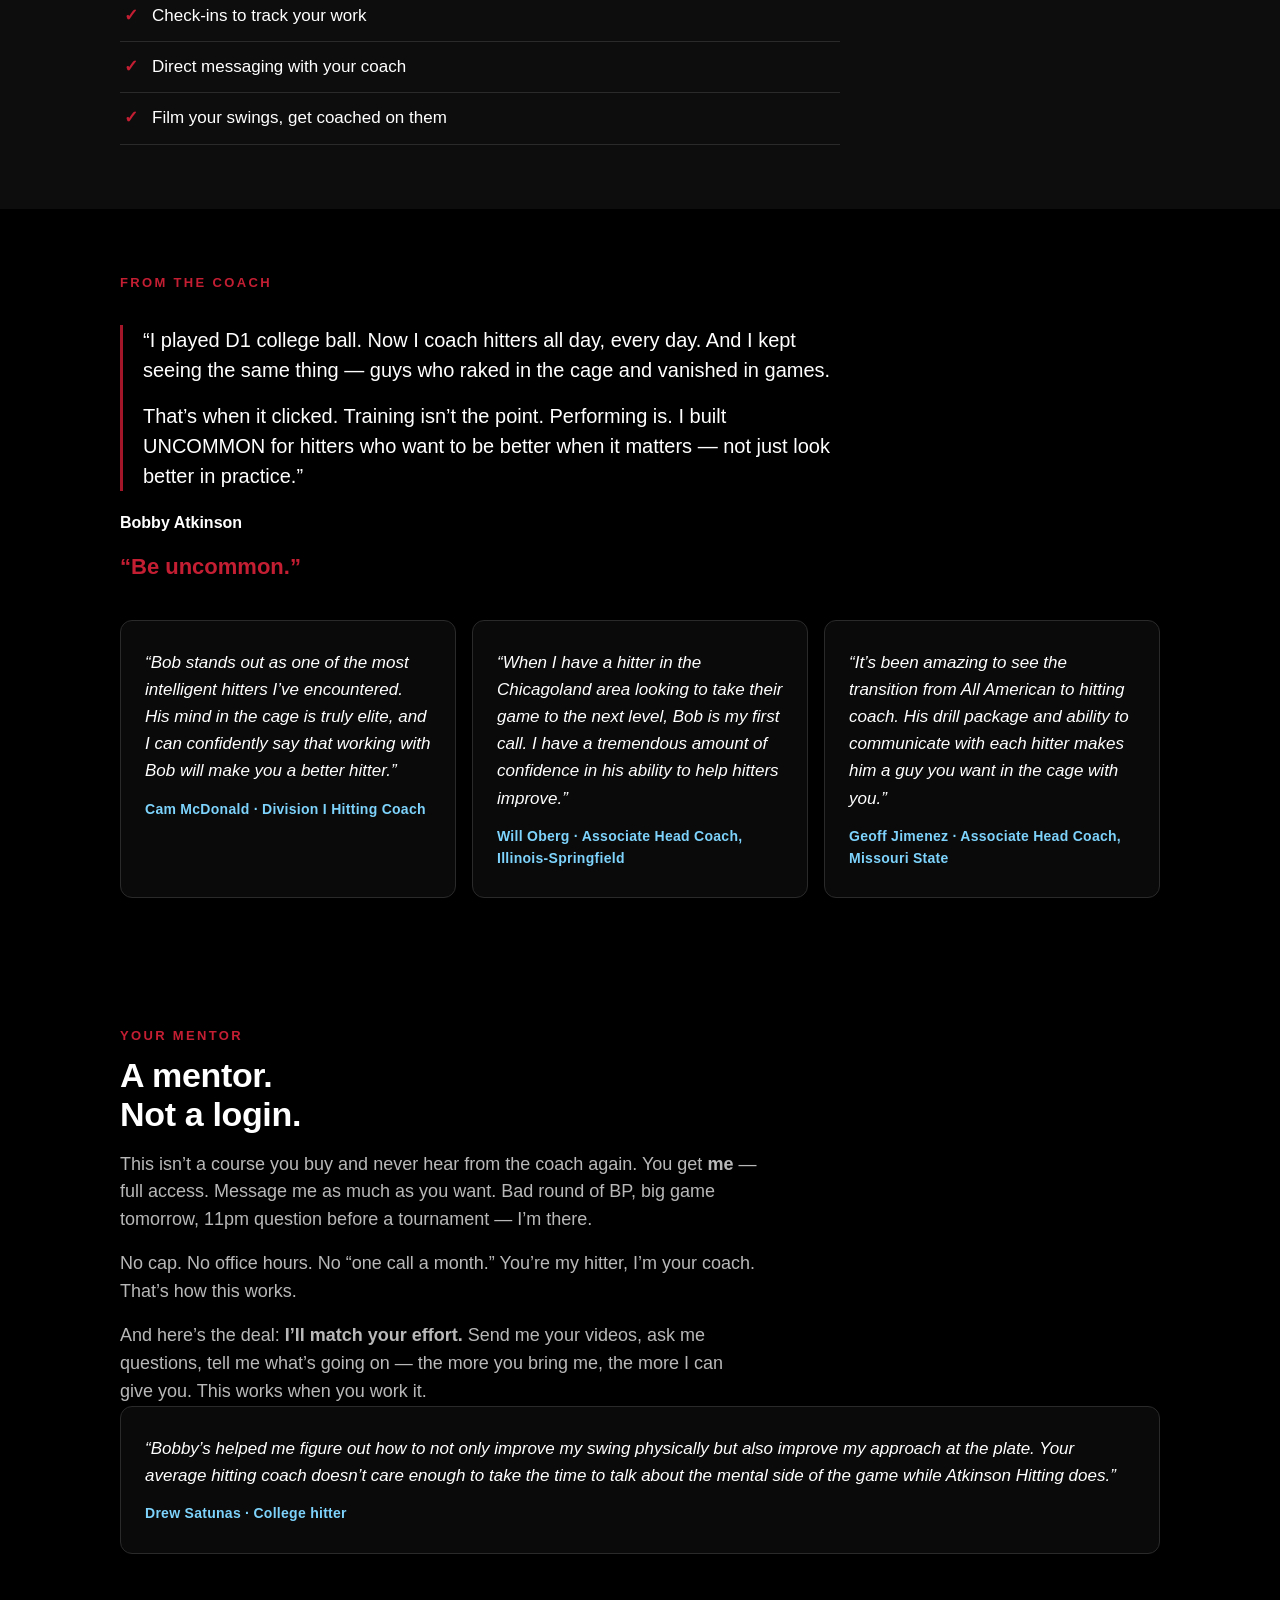
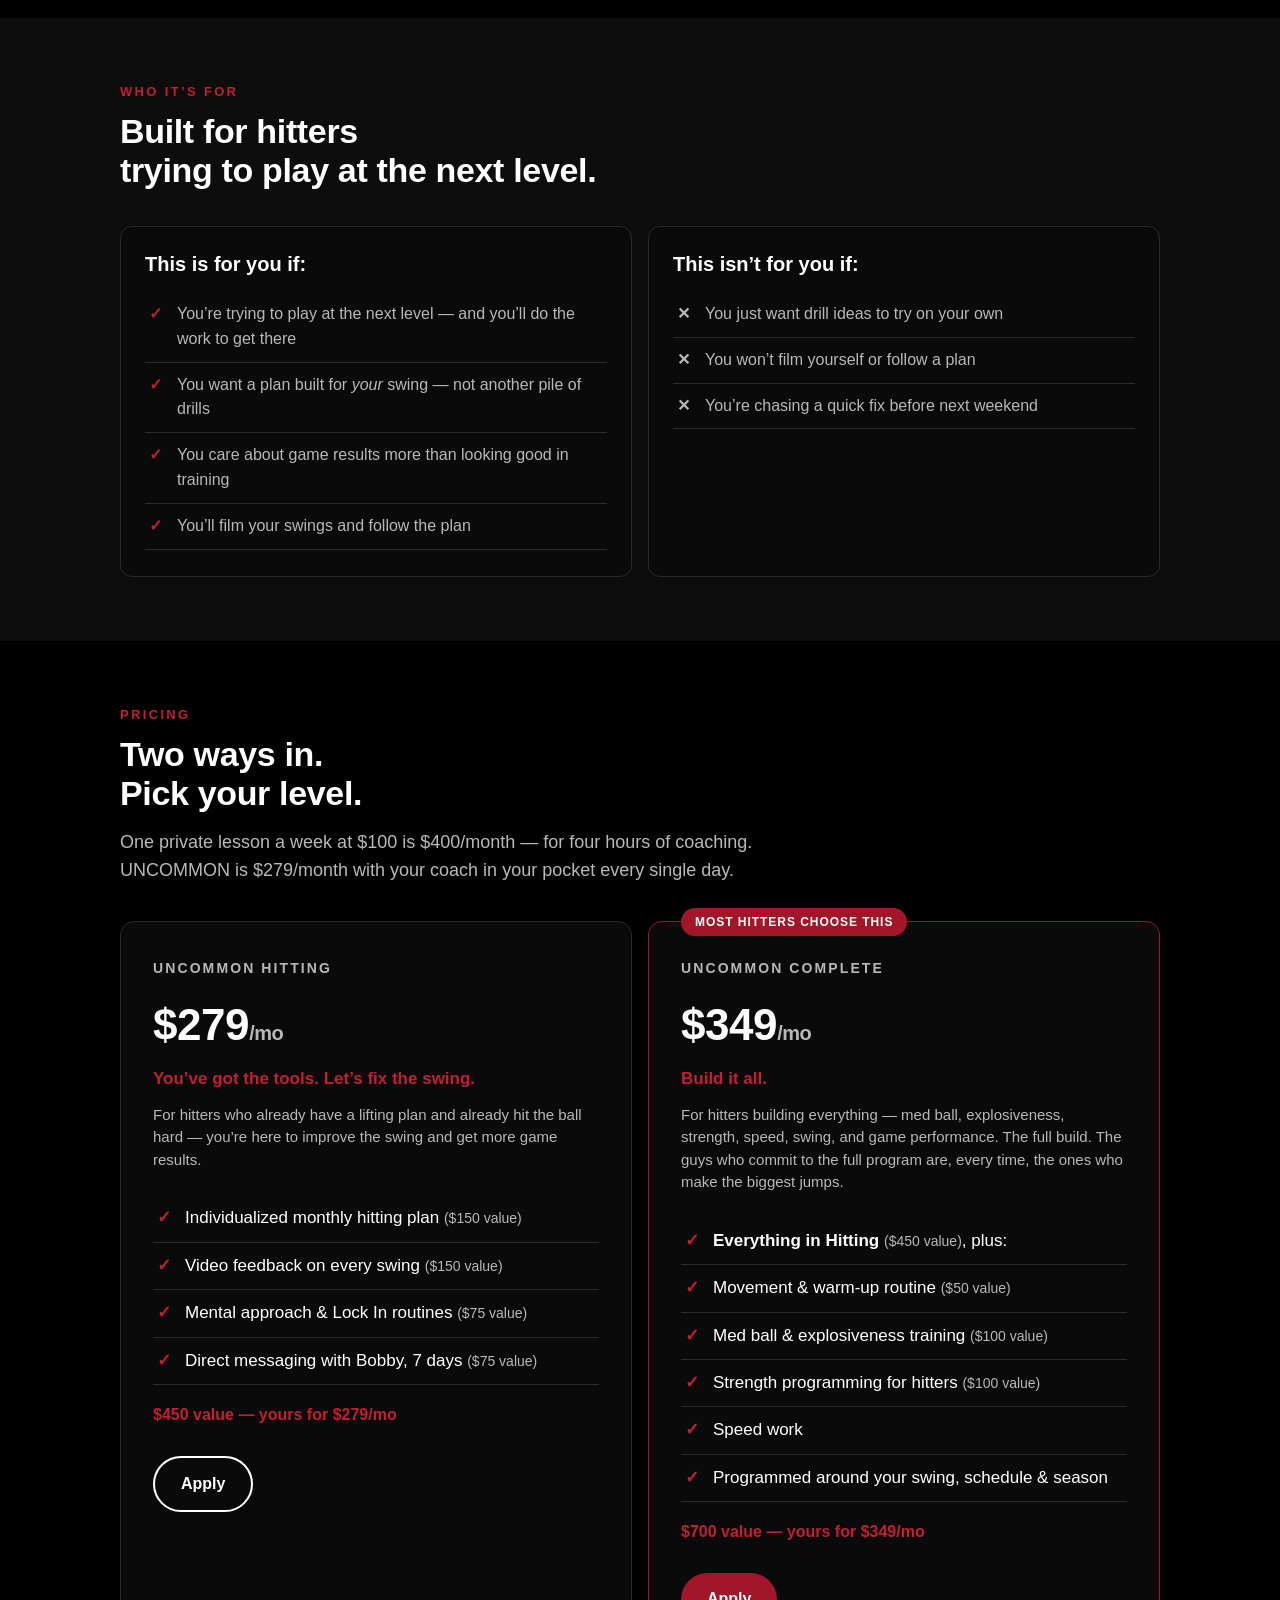
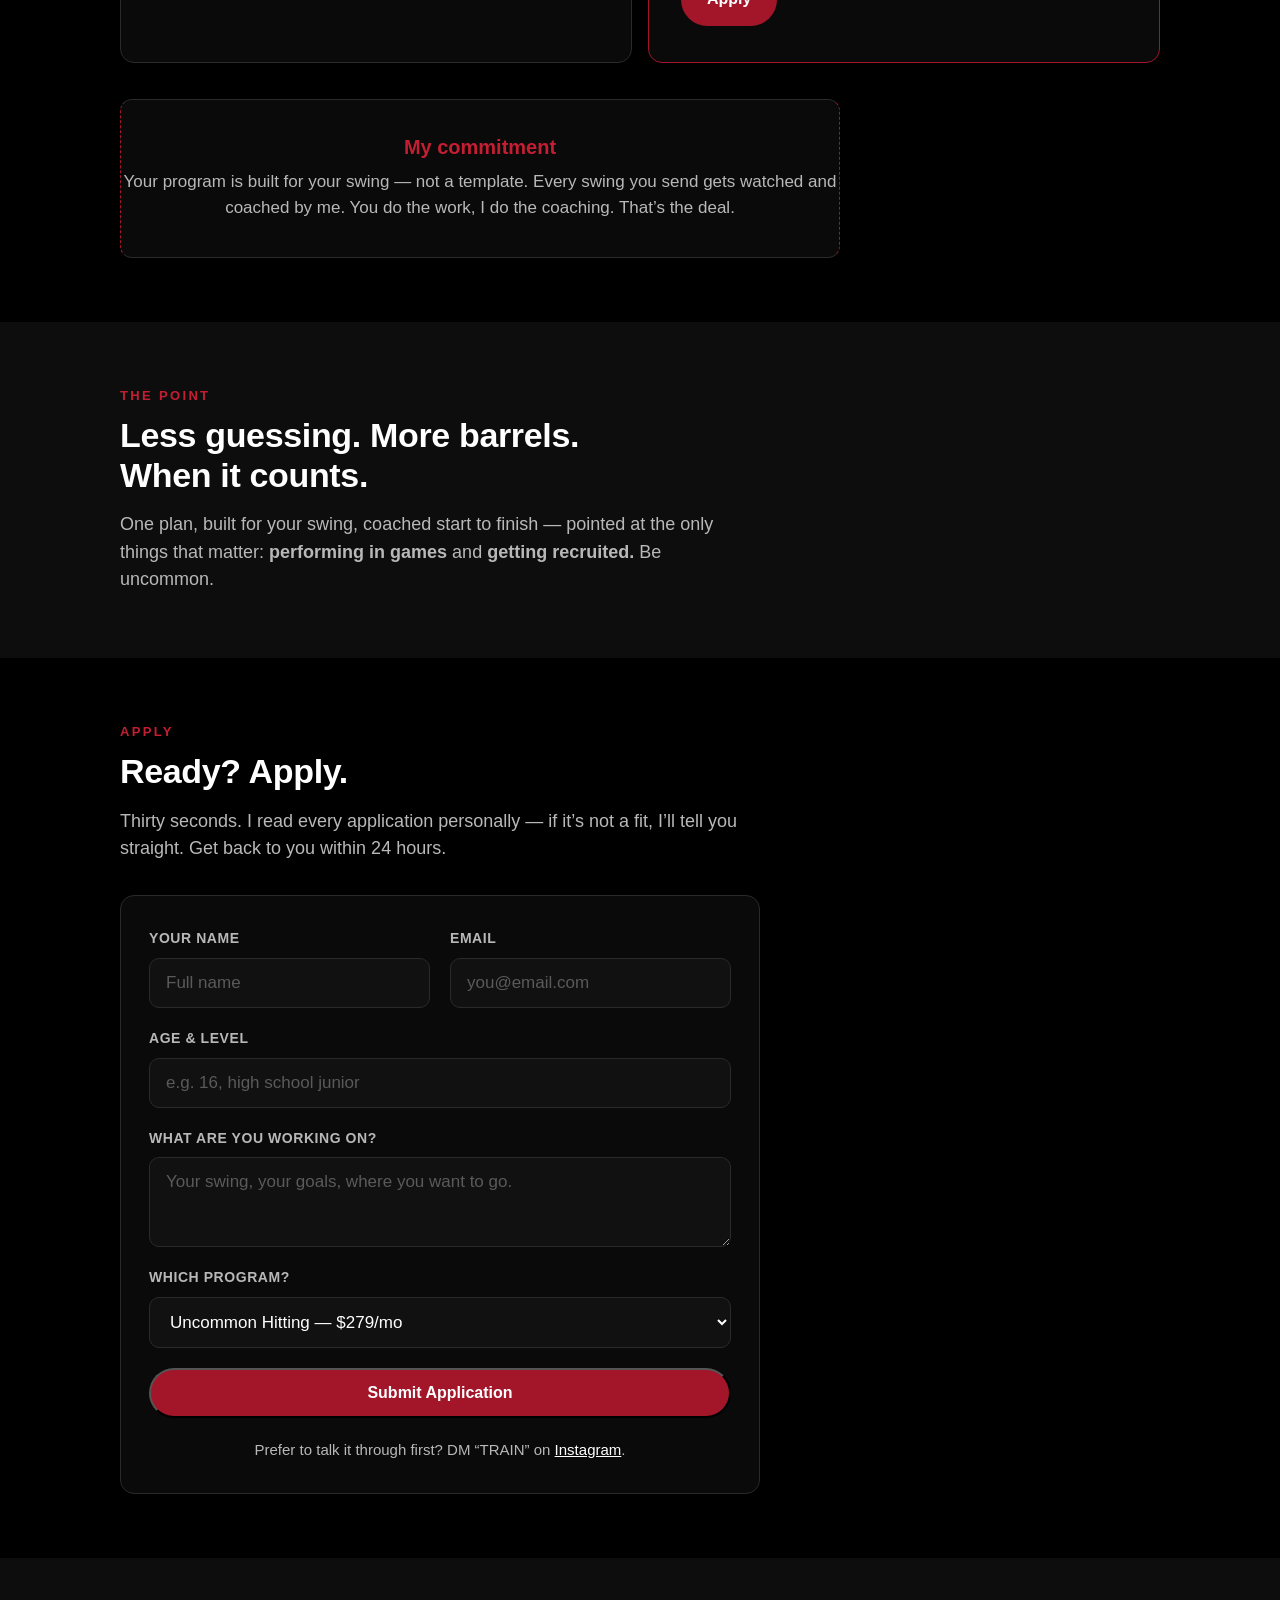
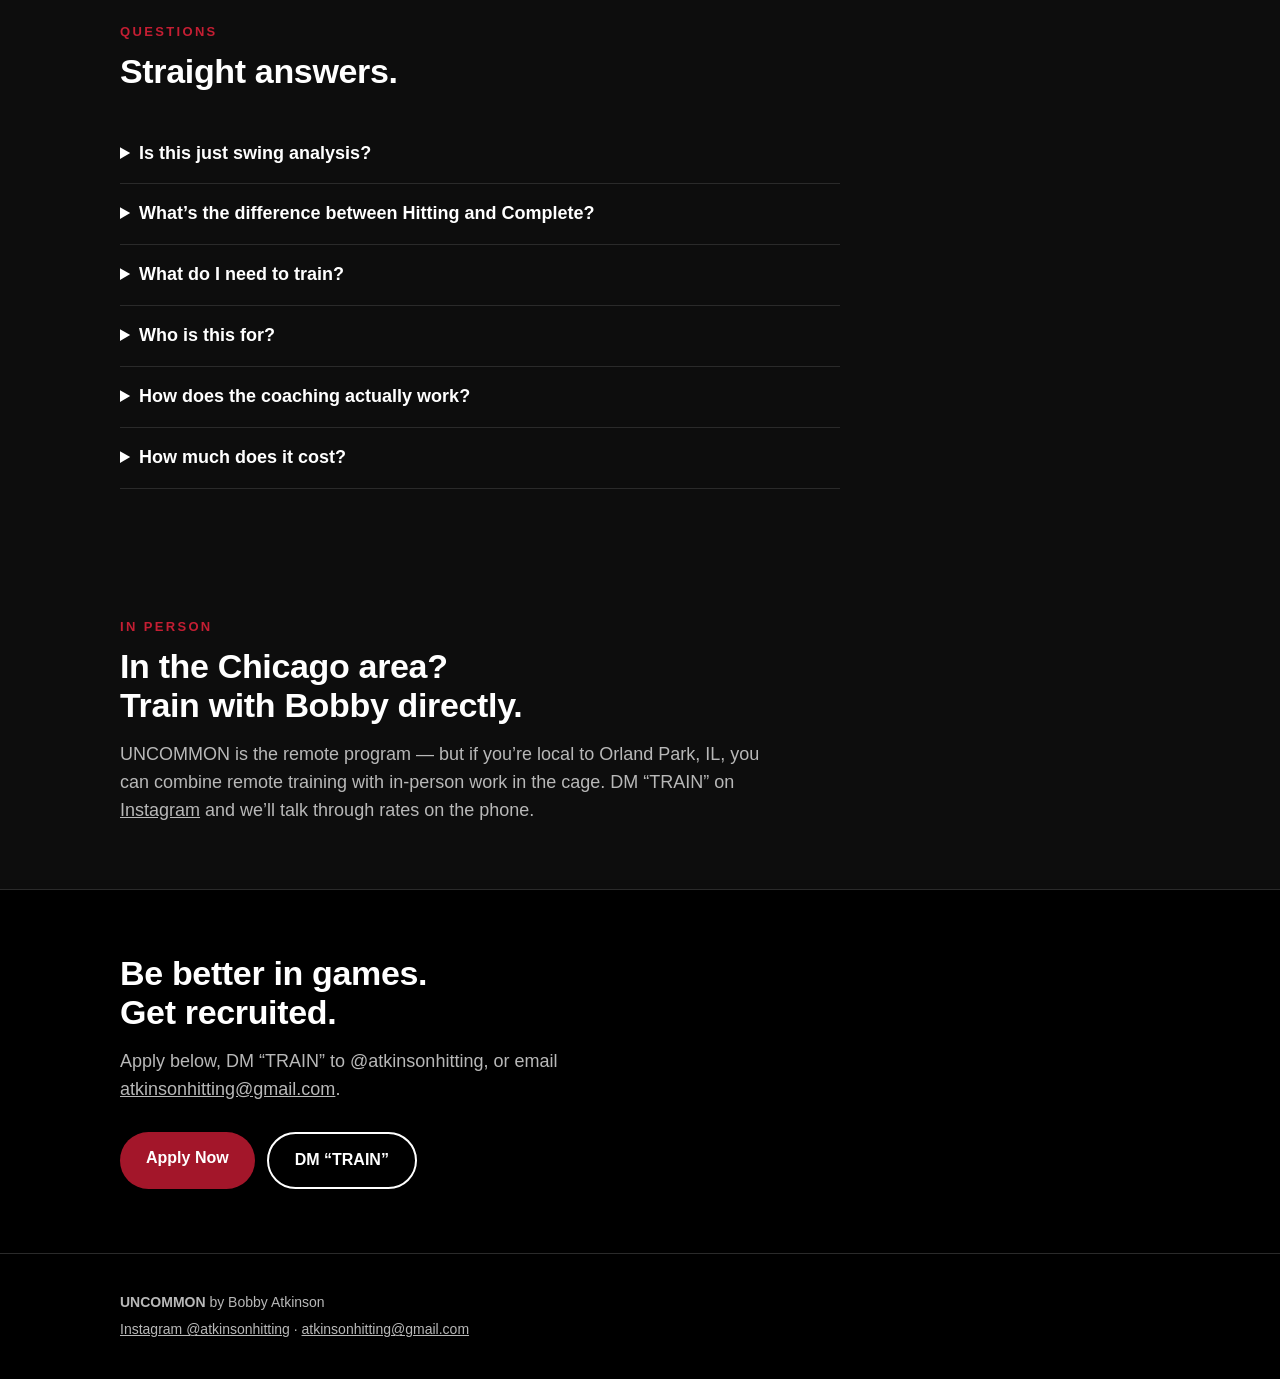
==== commit be24159b: "Eric Kaspar Jr. card: add showcase note (best bat speed, 87 mph OF throw)" ====
--- a/index.html
+++ b/index.html
@@ -79,8 +79,8 @@
         </div>
         <div class="proof-card">
           <p class="proof-name">Eric Kaspar Jr. &middot; High school hitter</p>
-          <p class="proof-body">PRs at the Prep Baseball Illinois Fall Games: 102.6 mph exit velocity, 385 ft max batted distance, 33.7 max rotational acceleration.</p>
-          <p class="proof-result">102.6 mph exit velo &middot; 385 ft max distance</p>
+          <p class="proof-body">PRs at the Prep Baseball Illinois Fall Games: 102.6 mph exit velocity, 385 ft max batted distance, 33.7 max rotational acceleration. Then at his showcase: best bat speed of everyone there, 87 mph from the outfield — the coach loved how he swung it.</p>
+          <p class="proof-result">102.6 mph exit velo &middot; best bat speed at showcase &middot; 87 mph OF throw</p>
         </div>
         <div class="proof-card">
           <p class="proof-name">Sam Chapman &middot; College hitter</p>
@@ -120,7 +120,7 @@
         <li><strong>Ryan Seddon</strong> <span class="res-cred">D1 outfielder, Evansville</span> — 92.5 mph average exit velo across a weekend, 2nd-highest distance on the team.</li>
         <li><strong>Myles Humes</strong> <span class="res-cred">High school hitter</span> — &ldquo;This is the best my swing has ever felt and the ball is jumping off my bat with the small adjustments you gave me.&rdquo;</li>
         <li><strong>Caleb Mease</strong> <span class="res-cred">High school hitter</span> — &ldquo;I feel like myself again. The best my swing has felt since freshman year.&rdquo;</li>
-        <li><strong>Eric Kaspar Jr.</strong> <span class="res-cred">High school hitter</span> — PRs at the Prep Baseball Illinois Fall Games: 102.6 mph exit velo, 385 ft max batted distance, 33.7 max rotational acceleration.</li>
+        <li><strong>Eric Kaspar Jr.</strong> <span class="res-cred">High school hitter</span> — PRs at the Prep Baseball Illinois Fall Games: 102.6 mph exit velo, 385 ft max batted distance, 33.7 max rotational acceleration. At his showcase: best bat speed of everyone, 87 mph from the outfield, coach loved how he swung it.</li>
         <li><strong>Briggs McNab</strong> <span class="res-cred">High school sophomore</span> — Exit velo from 89 at the end of freshman year to 96.2 early sophomore year. Prep Baseball Fall ID: 336 ft max batted distance, 70.3 mph avg bat speed.</li>
         <li><strong>Paddy Davidson</strong> <span class="res-cred">Heartland commit</span> — &ldquo;I wish I could&rsquo;ve started hitting with you all throughout high school. I&rsquo;m feeling really good about my swing now more than ever.&rdquo;</li>
       </ul>
--- a/styles.css
+++ b/styles.css
@@ -686,12 +686,16 @@
 .guarantee-text strong {
   color: var(--red-bright);
 }
-.guarantee-sub {
-  margin: 16px auto 0;
-  max-width: 720px;
-  color: var(--muted);
-  font-size: 1.05rem;
+.response-promise {
+  margin: 28px auto 0;
+  max-width: 640px;
+  text-align: center;
+  font-size: 1.1rem;
   line-height: 1.6;
+  color: var(--muted);
+}
+.response-promise strong {
+  color: #fff;
 }
 
 /* ---------- Proof ---------- */
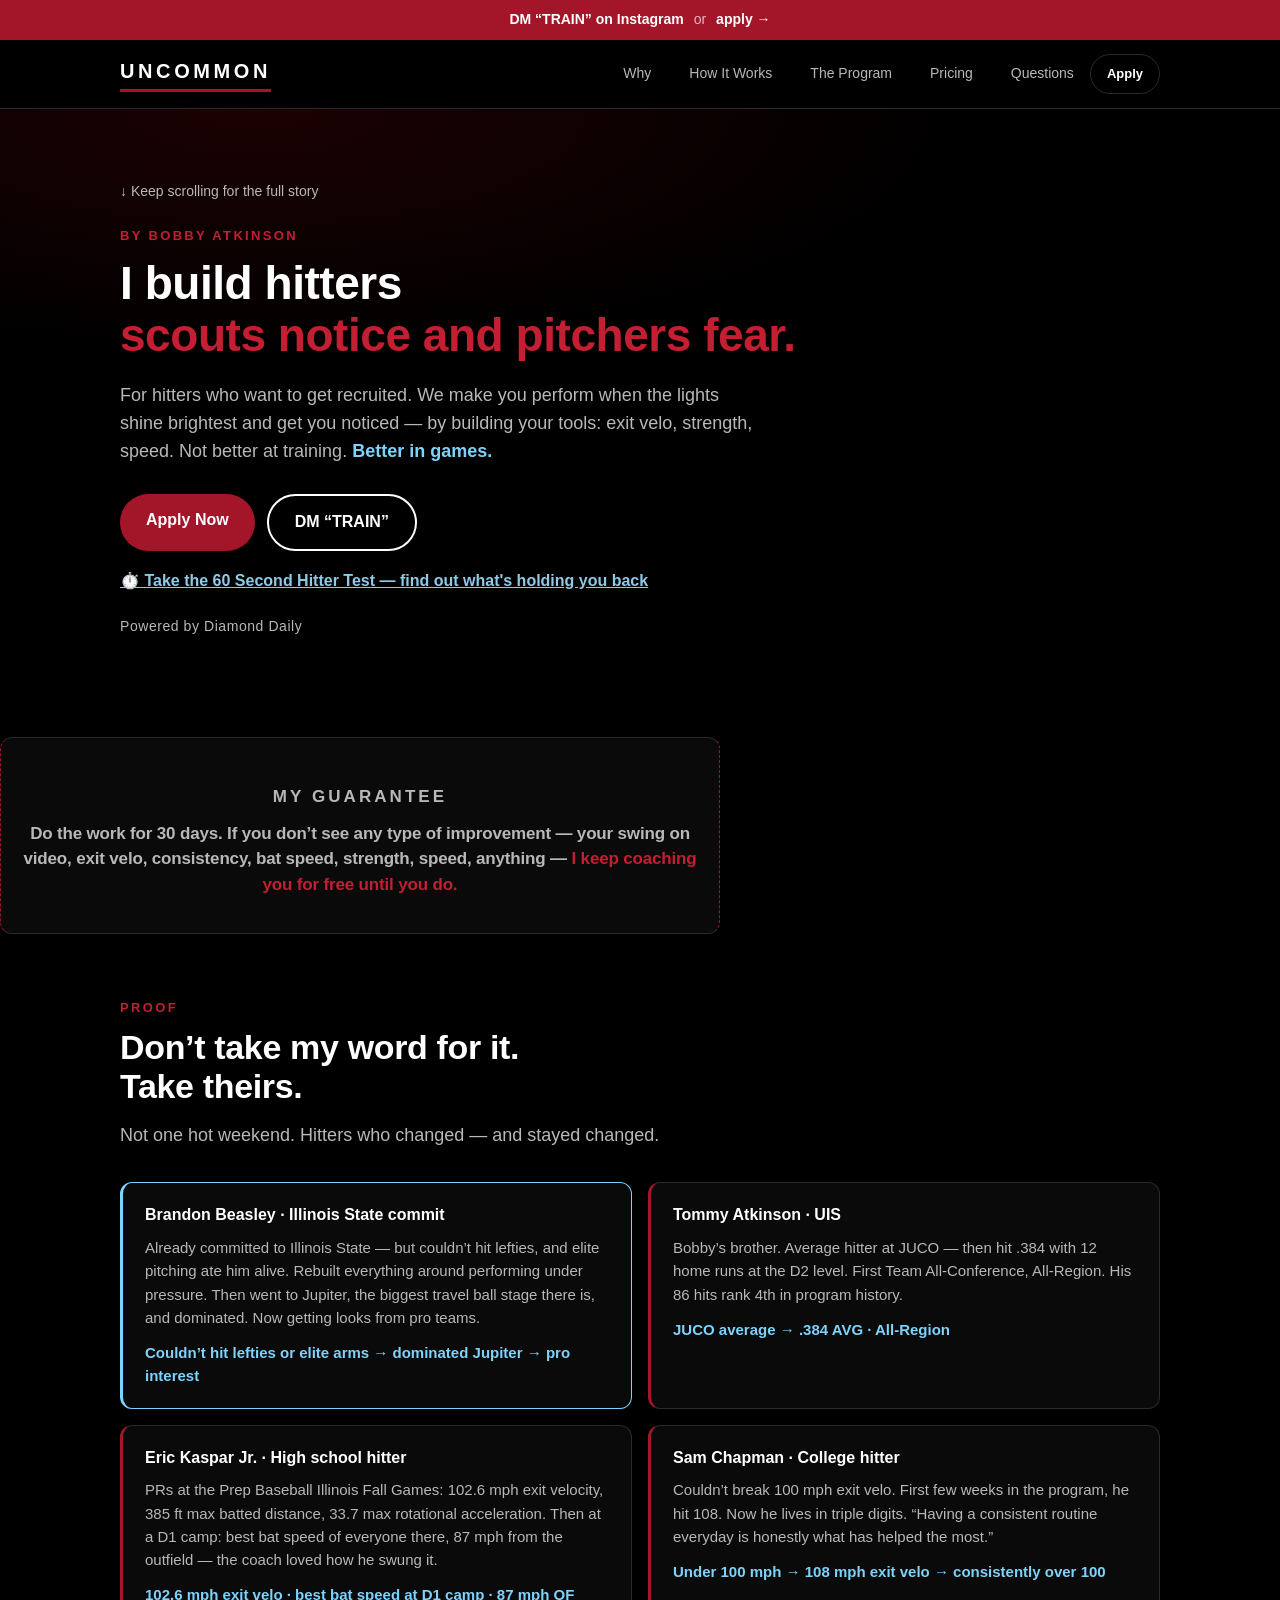
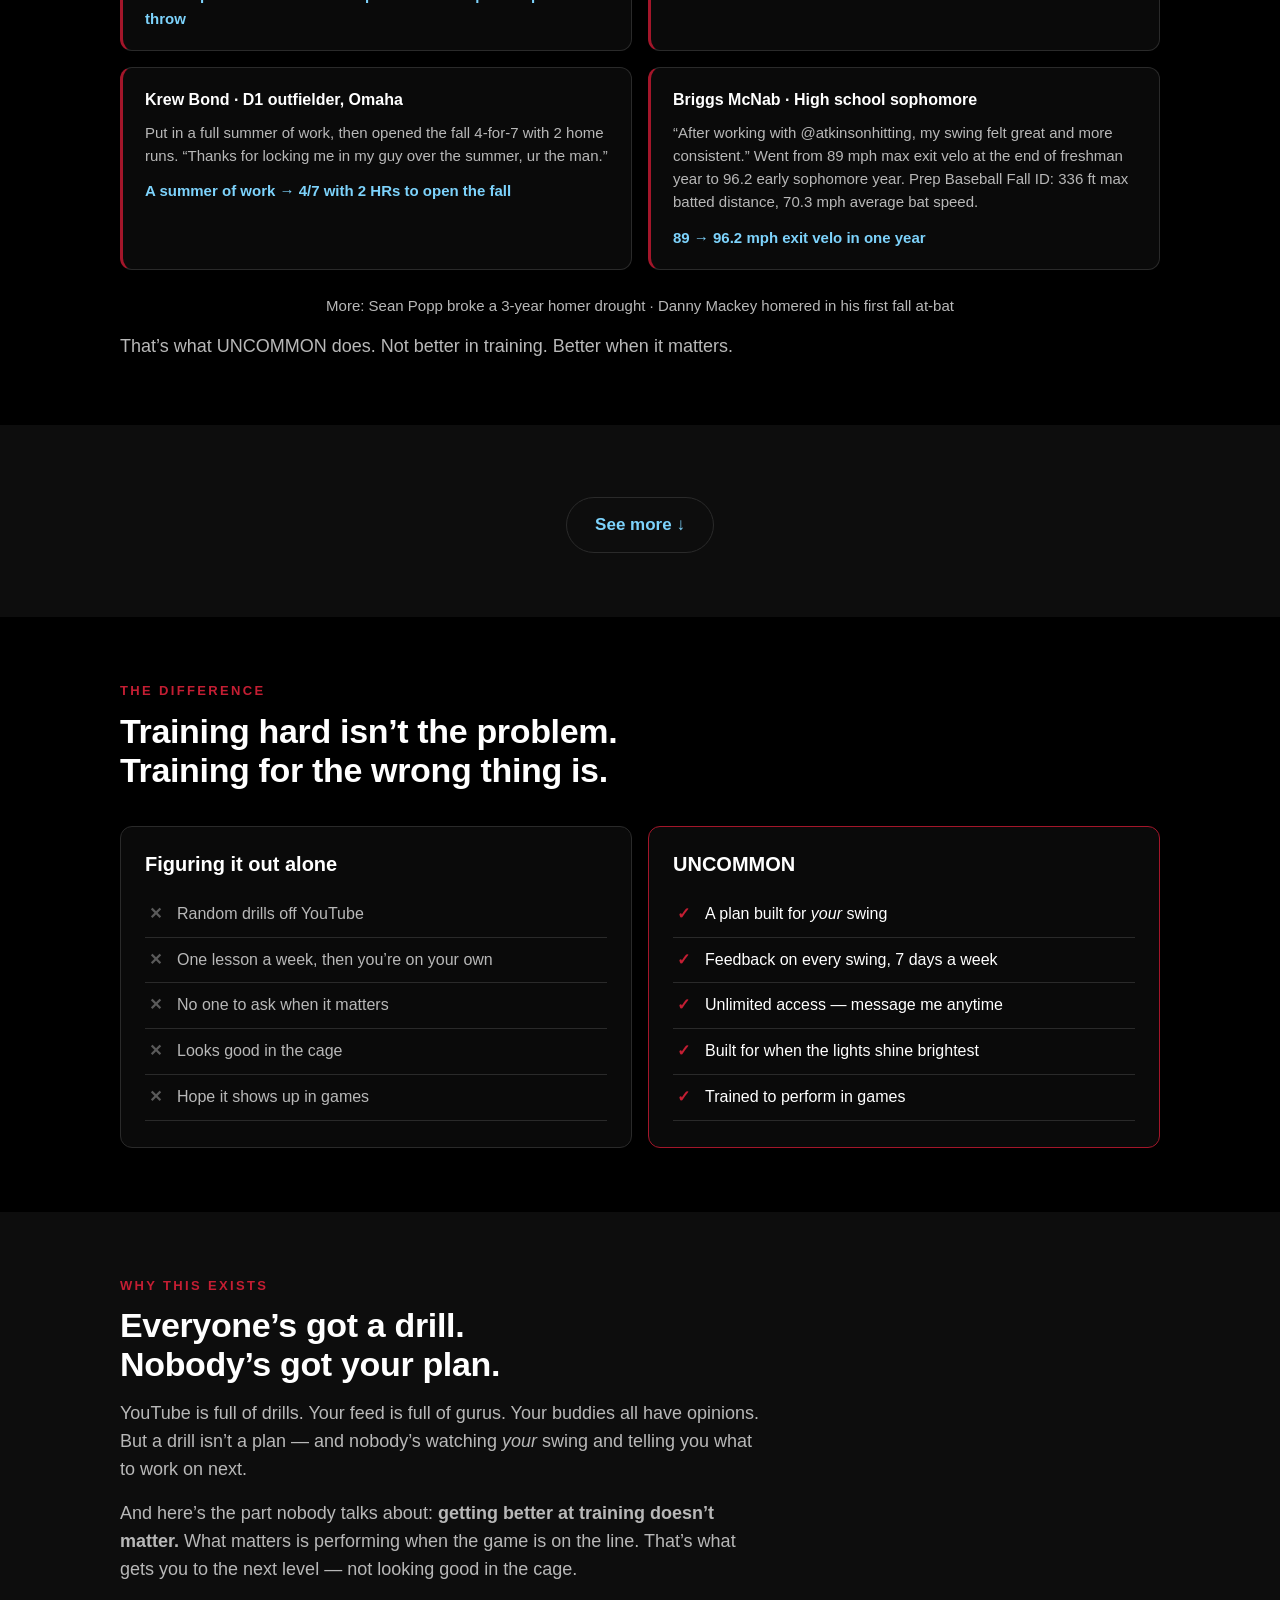
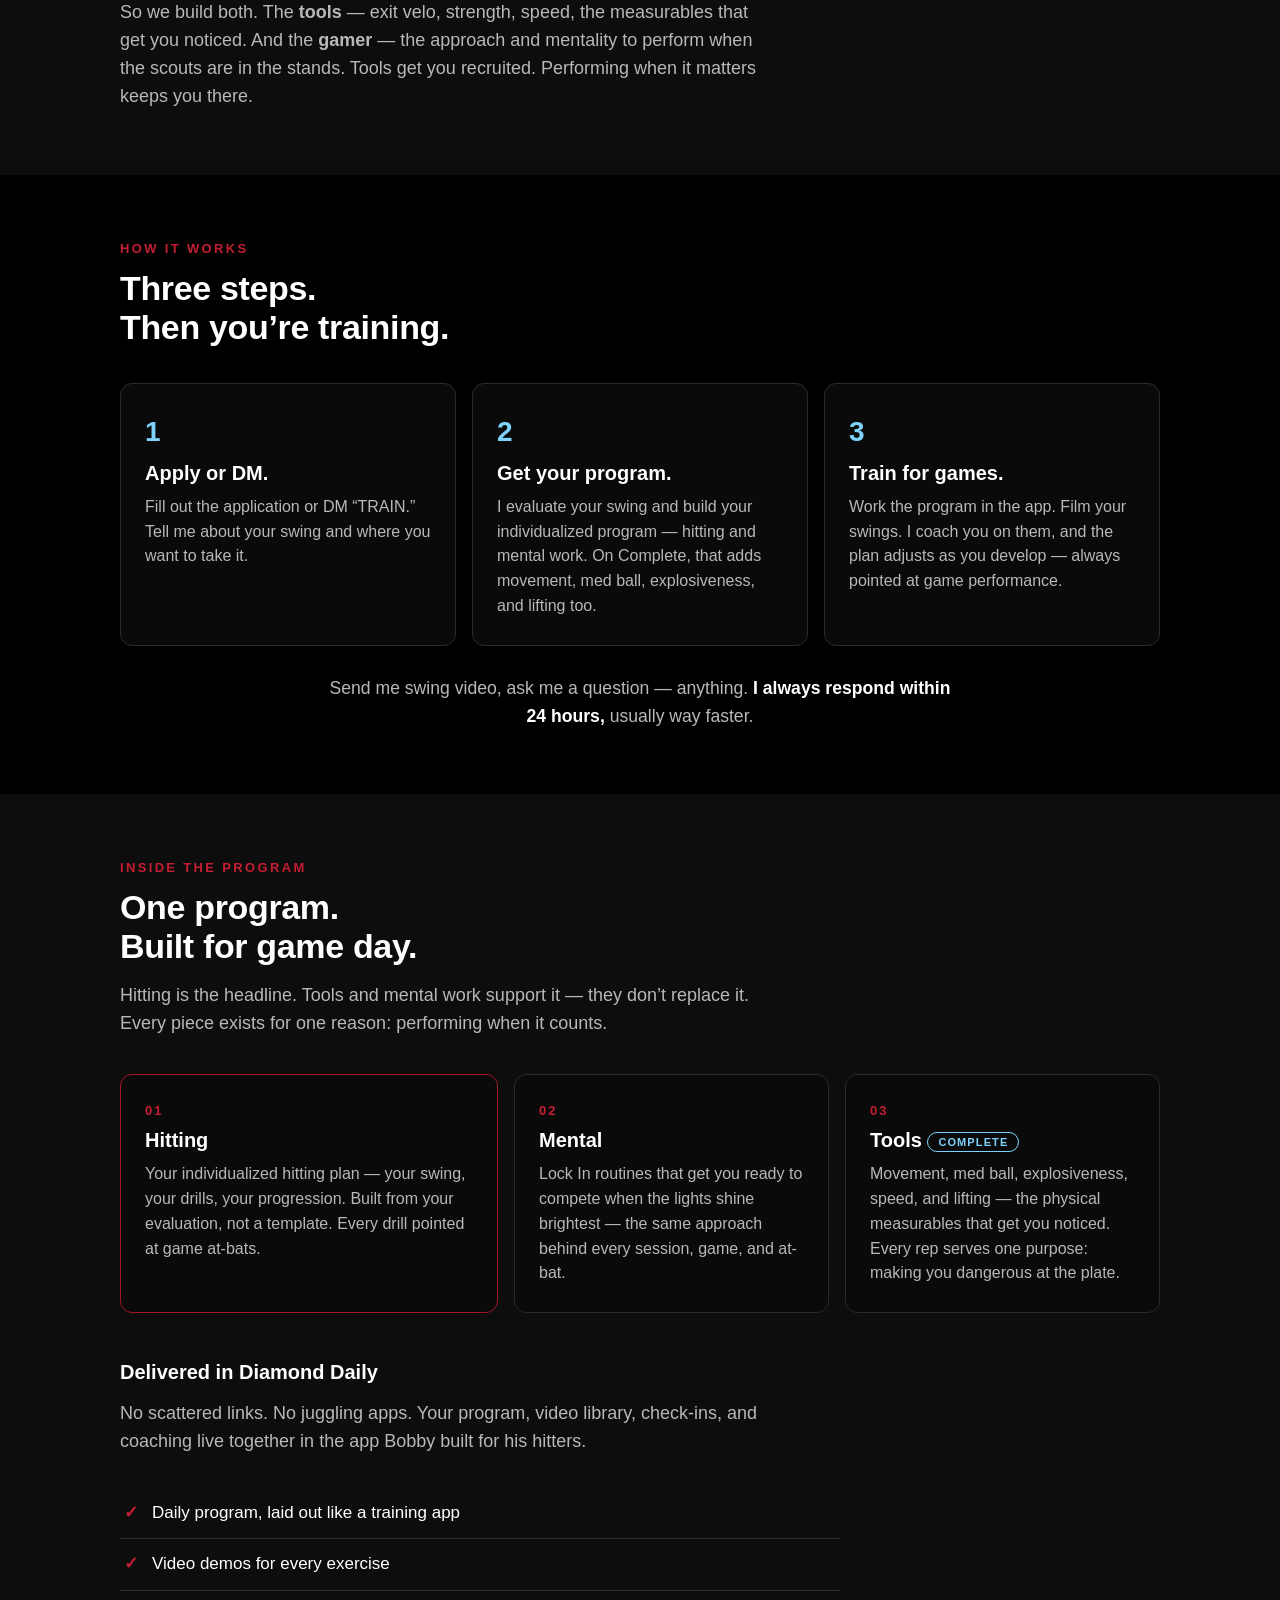
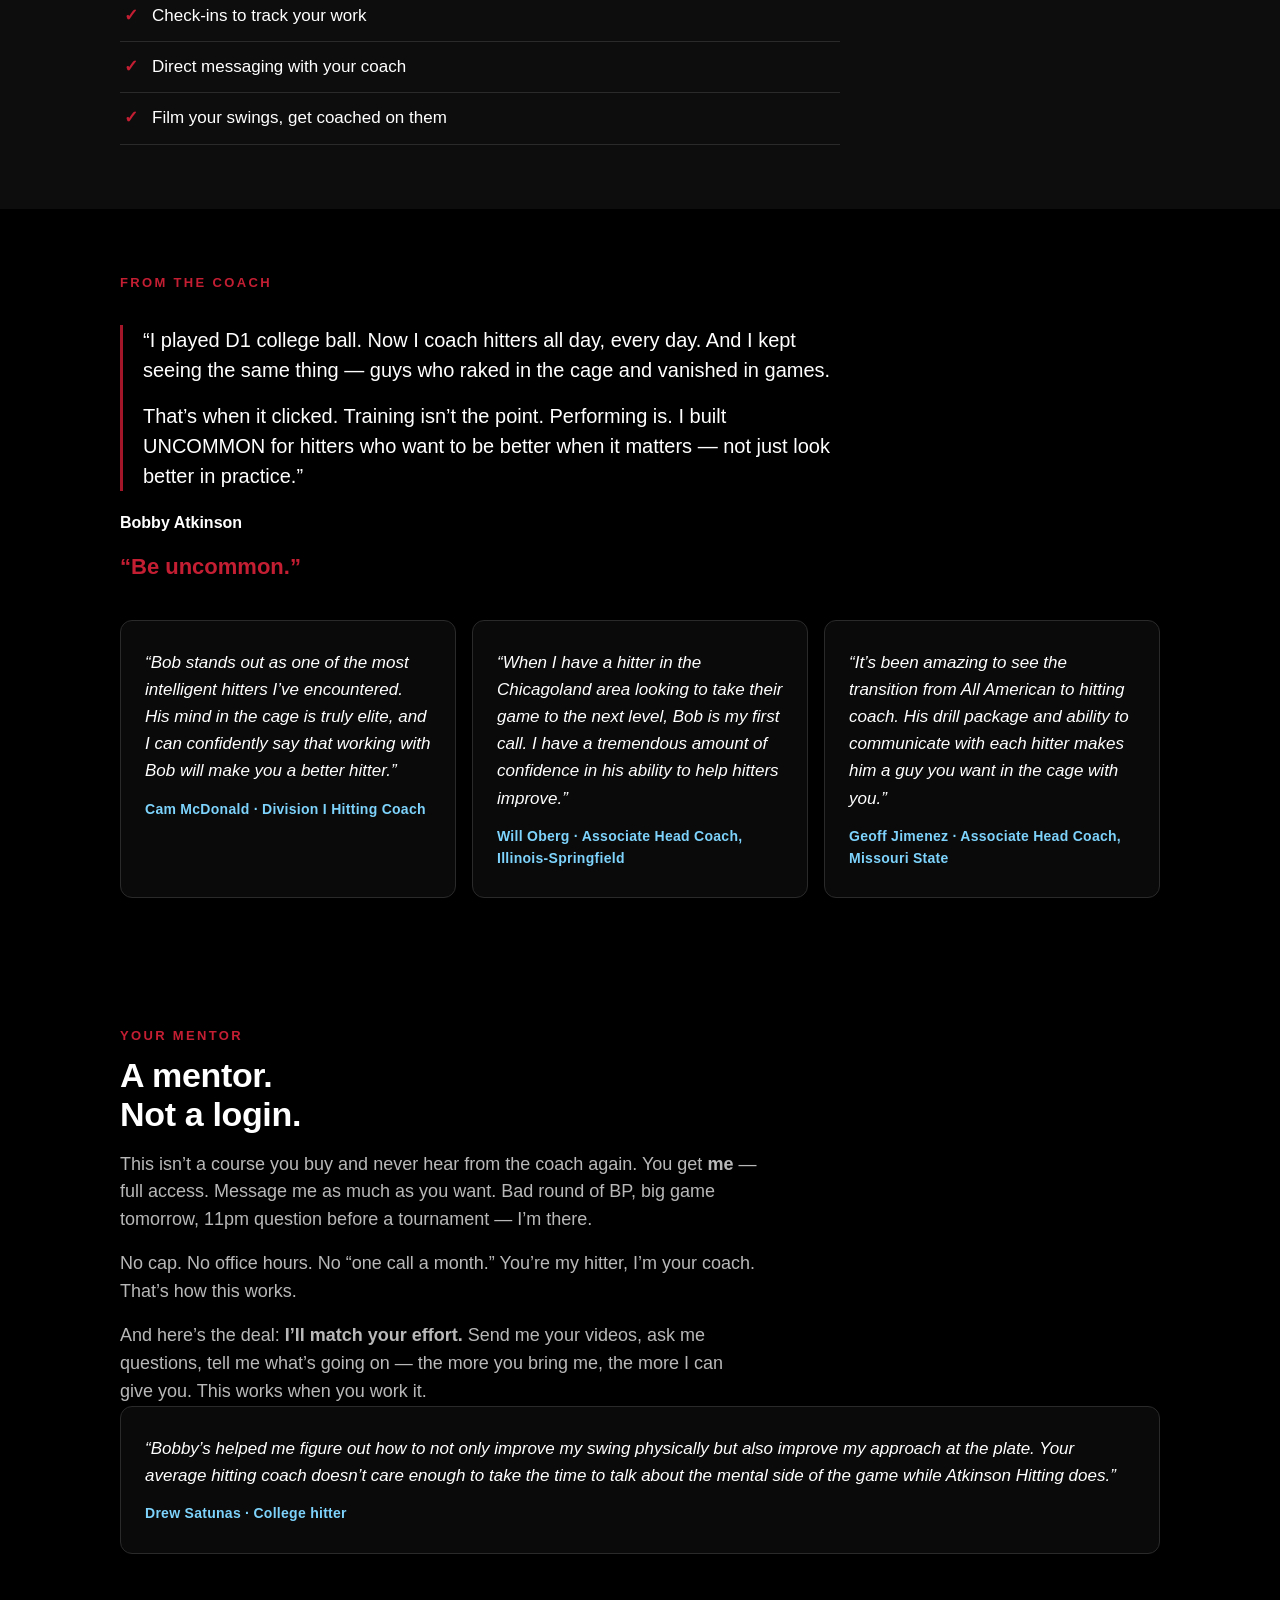
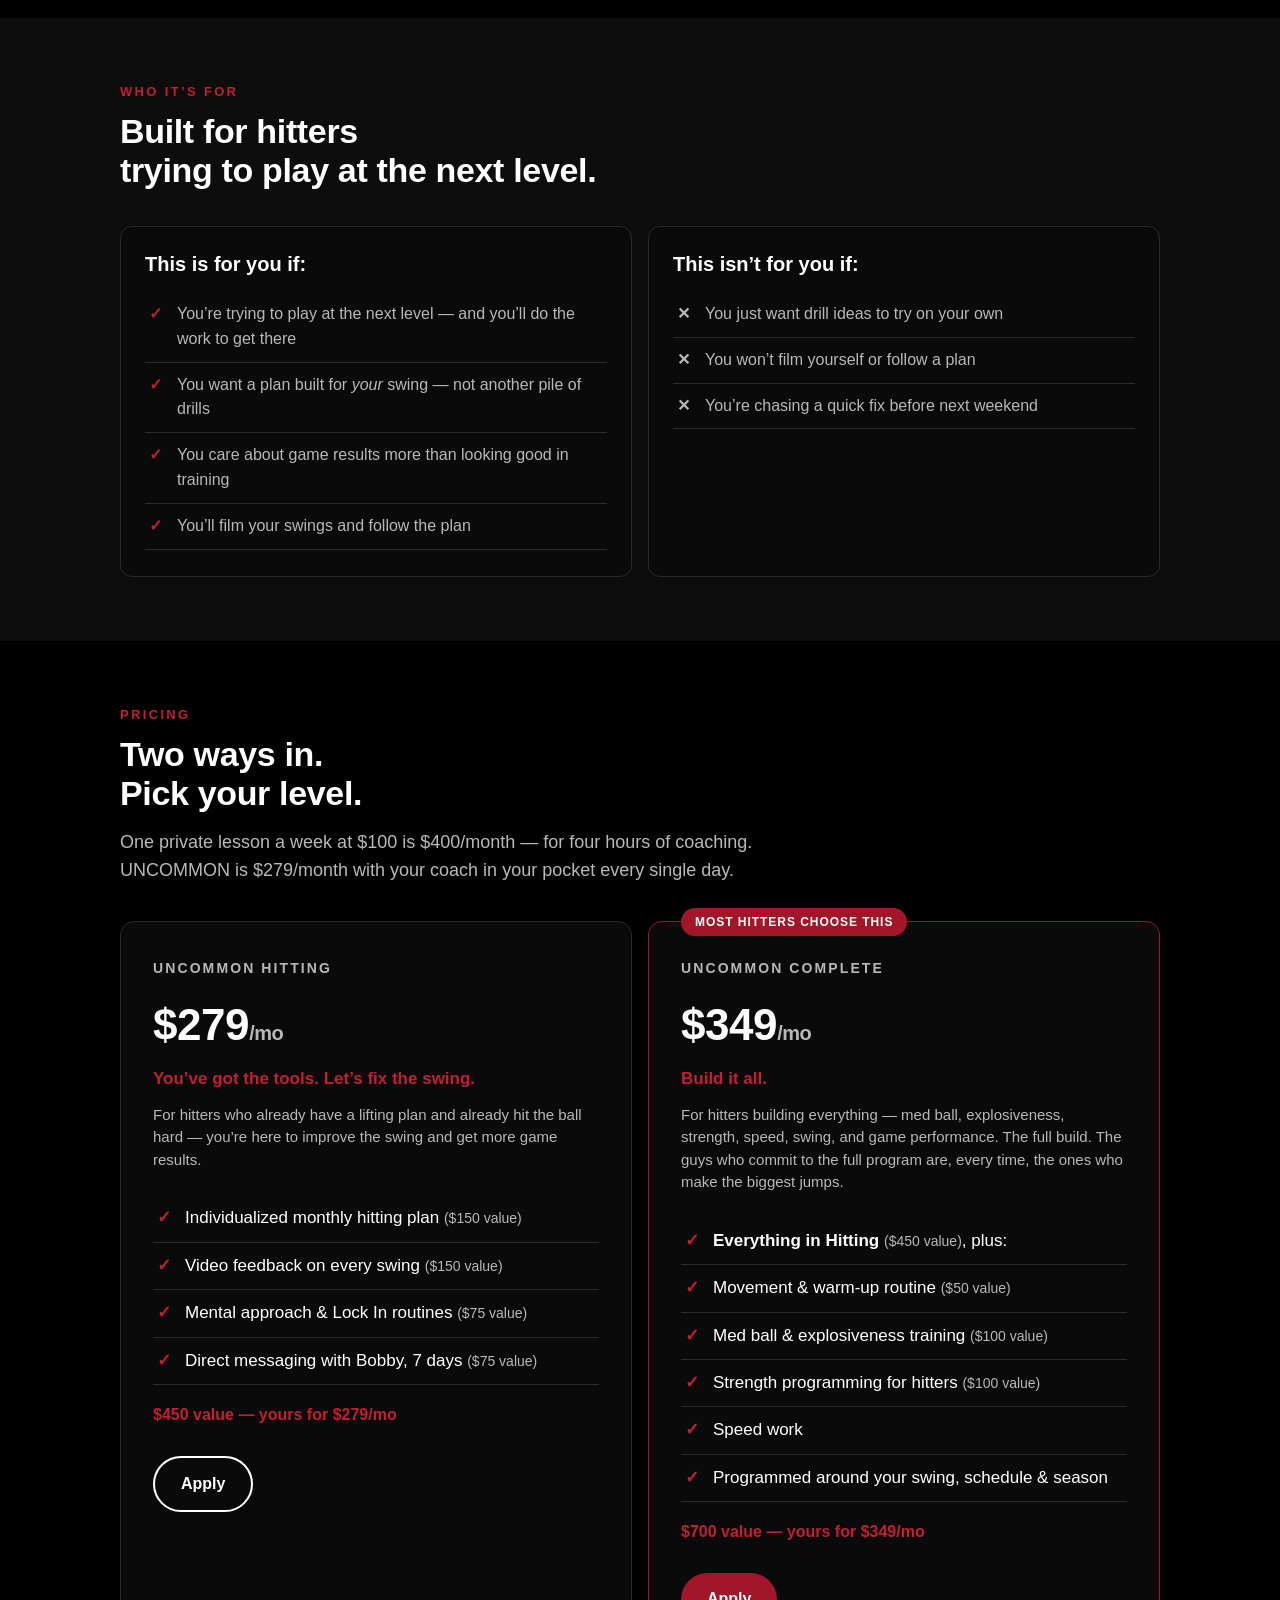
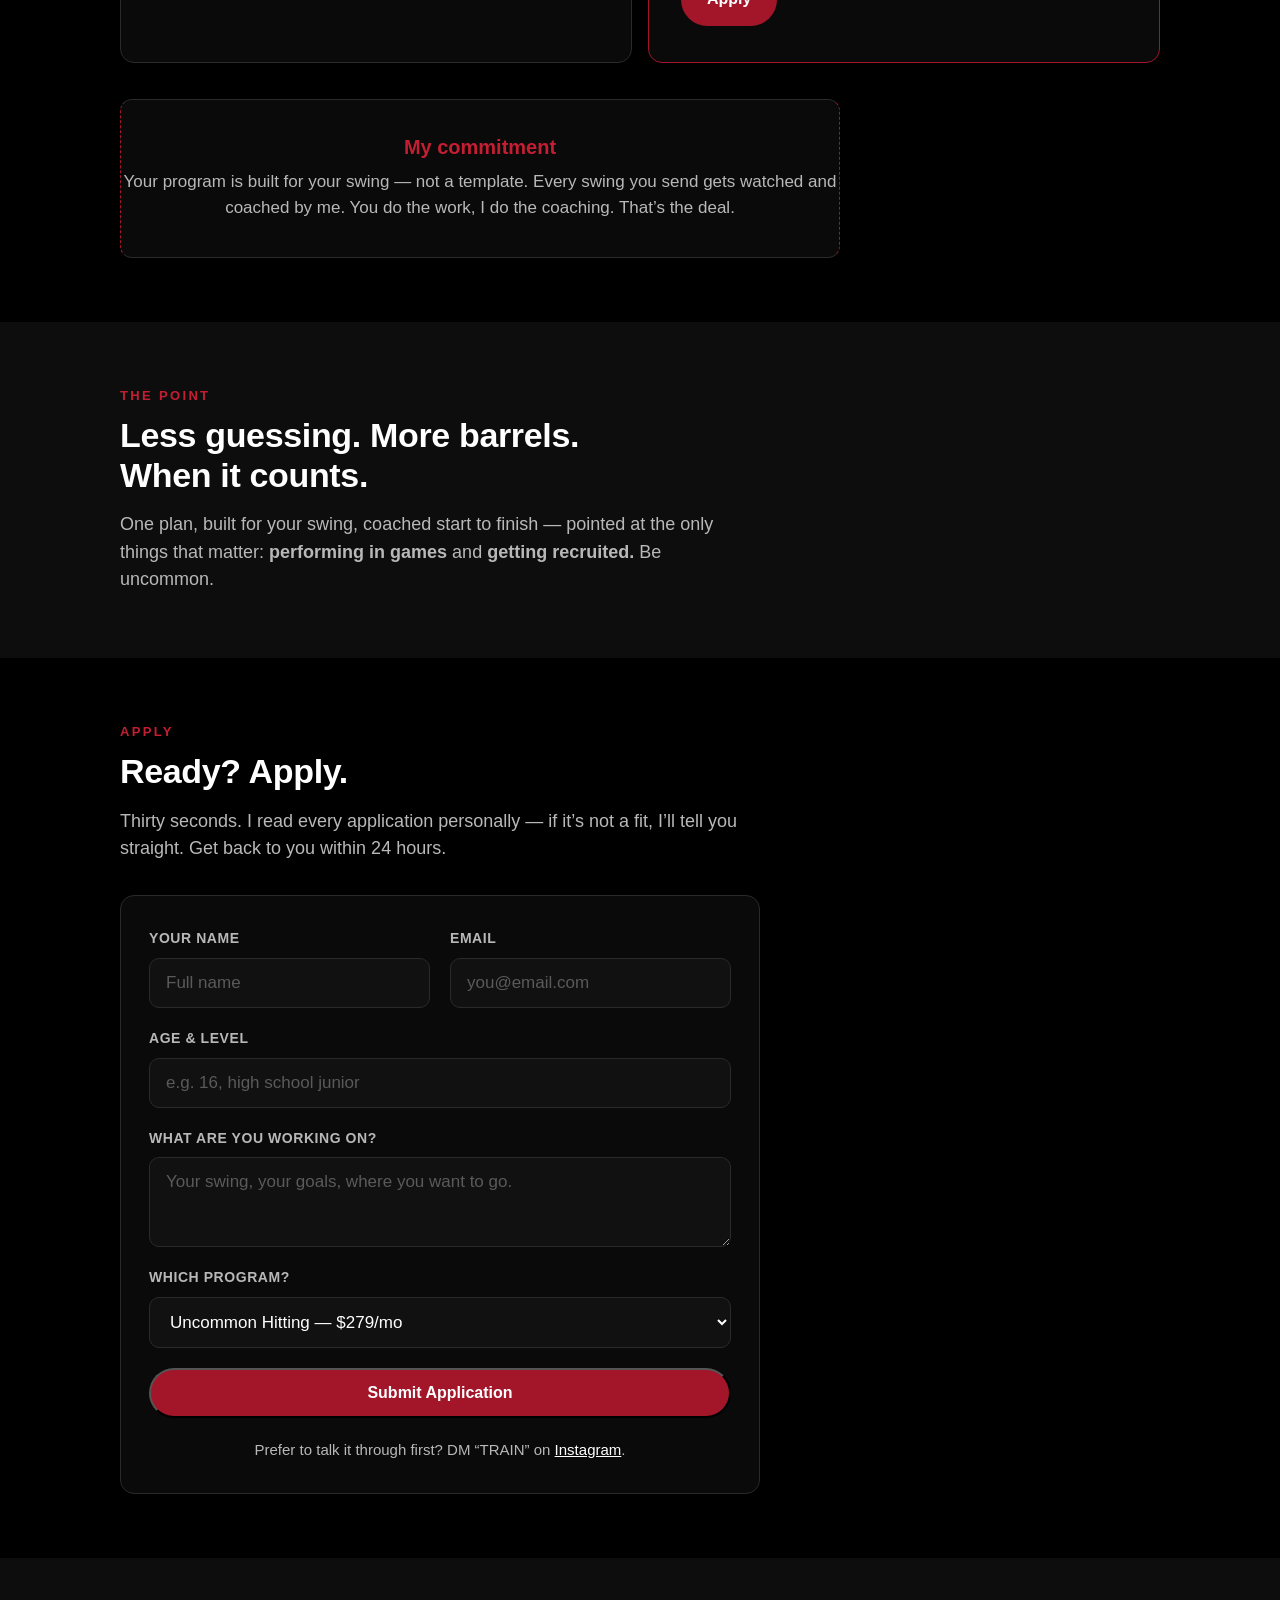
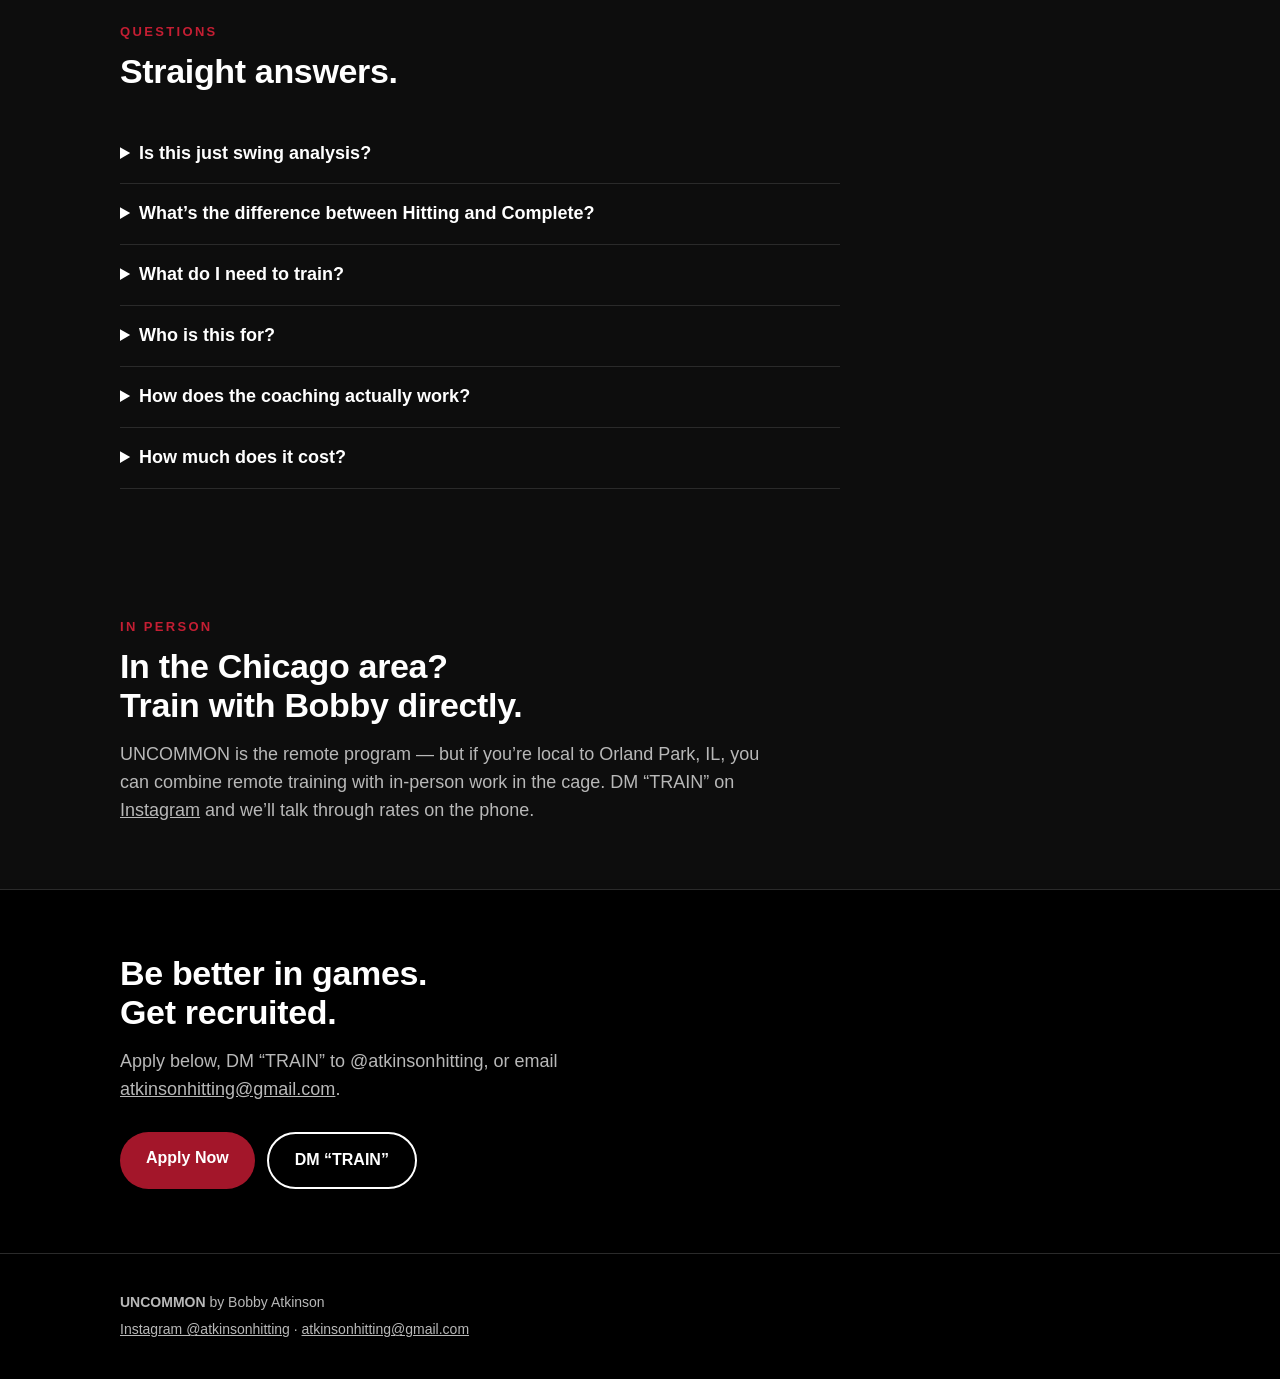
==== commit 64aef52a: "Eric Kaspar Jr. card: clarify it was a D1 camp" ====
--- a/index.html
+++ b/index.html
@@ -79,8 +79,8 @@
         </div>
         <div class="proof-card">
           <p class="proof-name">Eric Kaspar Jr. &middot; High school hitter</p>
-          <p class="proof-body">PRs at the Prep Baseball Illinois Fall Games: 102.6 mph exit velocity, 385 ft max batted distance, 33.7 max rotational acceleration. Then at his showcase: best bat speed of everyone there, 87 mph from the outfield — the coach loved how he swung it.</p>
-          <p class="proof-result">102.6 mph exit velo &middot; best bat speed at showcase &middot; 87 mph OF throw</p>
+          <p class="proof-body">PRs at the Prep Baseball Illinois Fall Games: 102.6 mph exit velocity, 385 ft max batted distance, 33.7 max rotational acceleration. Then at a D1 camp: best bat speed of everyone there, 87 mph from the outfield — the coach loved how he swung it.</p>
+          <p class="proof-result">102.6 mph exit velo &middot; best bat speed at D1 camp &middot; 87 mph OF throw</p>
         </div>
         <div class="proof-card">
           <p class="proof-name">Sam Chapman &middot; College hitter</p>
@@ -120,7 +120,7 @@
         <li><strong>Ryan Seddon</strong> <span class="res-cred">D1 outfielder, Evansville</span> — 92.5 mph average exit velo across a weekend, 2nd-highest distance on the team.</li>
         <li><strong>Myles Humes</strong> <span class="res-cred">High school hitter</span> — &ldquo;This is the best my swing has ever felt and the ball is jumping off my bat with the small adjustments you gave me.&rdquo;</li>
         <li><strong>Caleb Mease</strong> <span class="res-cred">High school hitter</span> — &ldquo;I feel like myself again. The best my swing has felt since freshman year.&rdquo;</li>
-        <li><strong>Eric Kaspar Jr.</strong> <span class="res-cred">High school hitter</span> — PRs at the Prep Baseball Illinois Fall Games: 102.6 mph exit velo, 385 ft max batted distance, 33.7 max rotational acceleration. At his showcase: best bat speed of everyone, 87 mph from the outfield, coach loved how he swung it.</li>
+        <li><strong>Eric Kaspar Jr.</strong> <span class="res-cred">High school hitter</span> — PRs at the Prep Baseball Illinois Fall Games: 102.6 mph exit velo, 385 ft max batted distance, 33.7 max rotational acceleration. At a D1 camp: best bat speed of everyone, 87 mph from the outfield, coach loved how he swung it.</li>
         <li><strong>Briggs McNab</strong> <span class="res-cred">High school sophomore</span> — Exit velo from 89 at the end of freshman year to 96.2 early sophomore year. Prep Baseball Fall ID: 336 ft max batted distance, 70.3 mph avg bat speed.</li>
         <li><strong>Paddy Davidson</strong> <span class="res-cred">Heartland commit</span> — &ldquo;I wish I could&rsquo;ve started hitting with you all throughout high school. I&rsquo;m feeling really good about my swing now more than ever.&rdquo;</li>
       </ul>
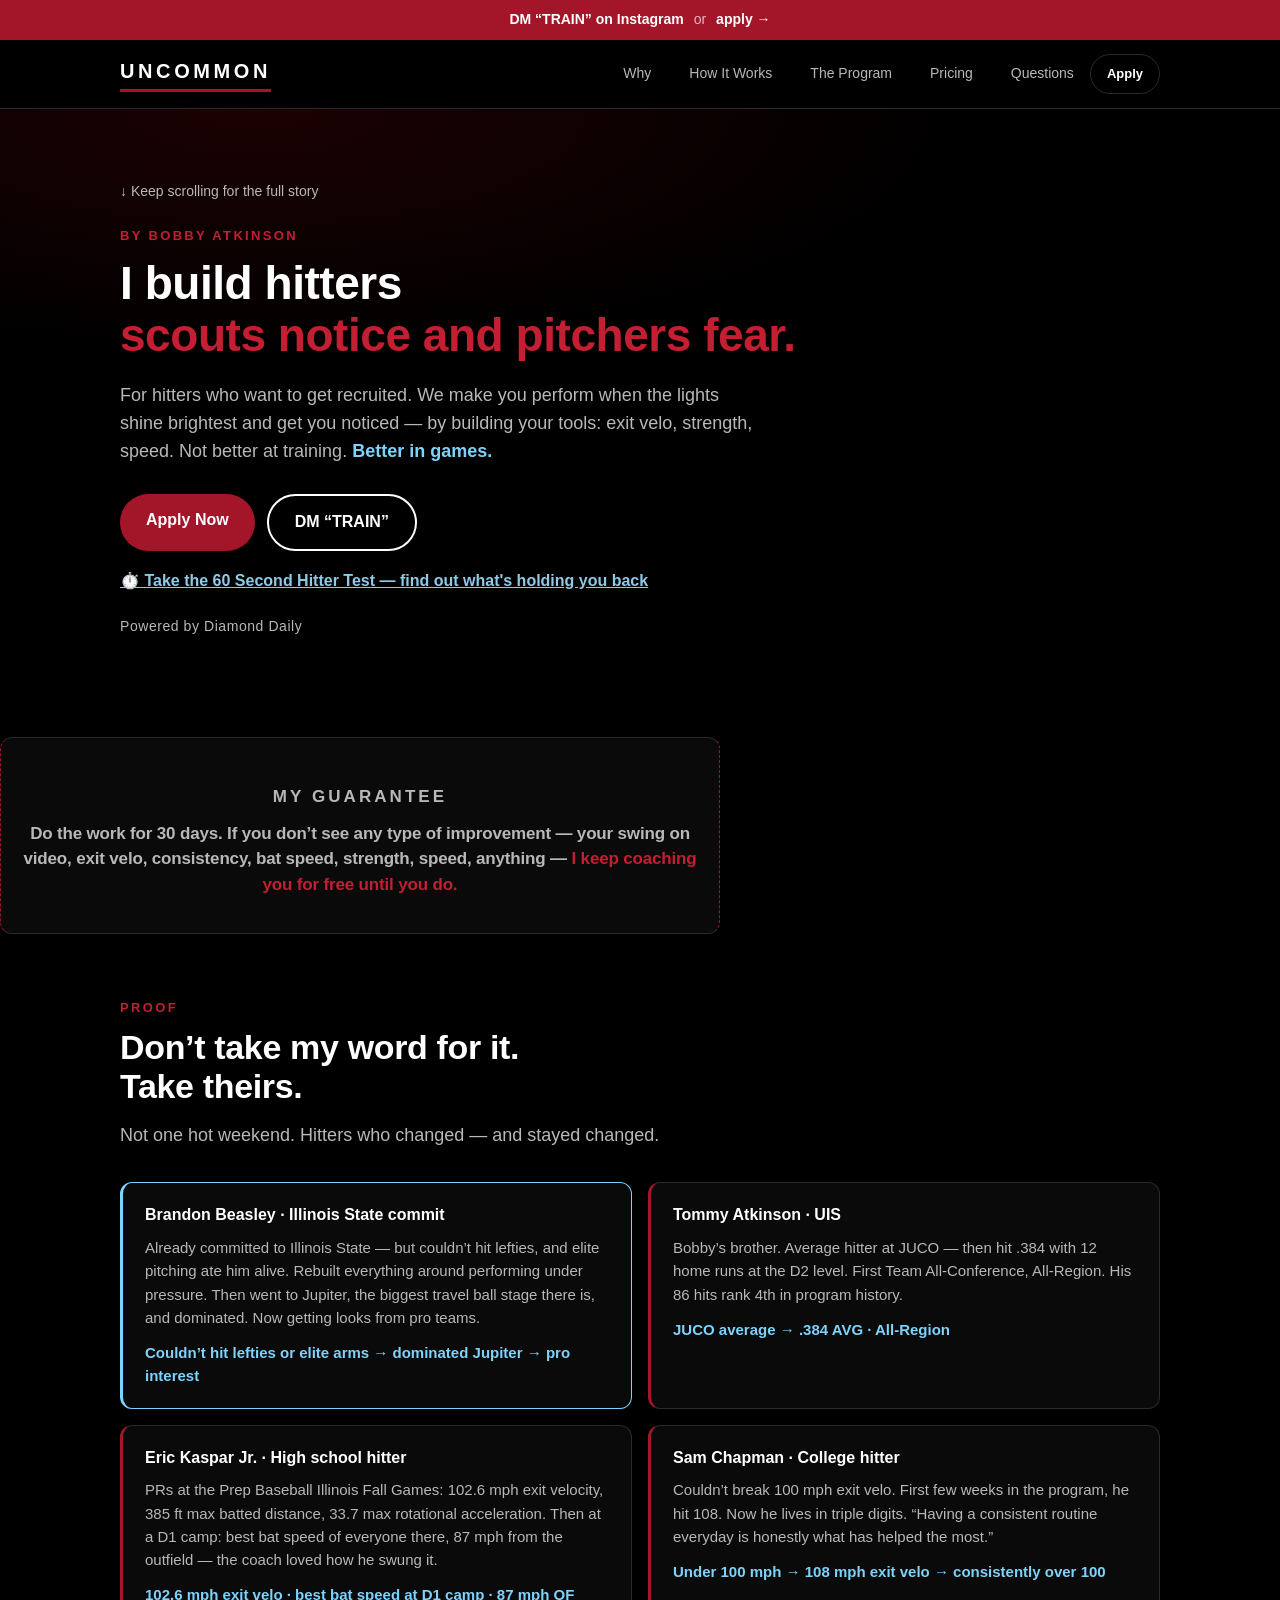
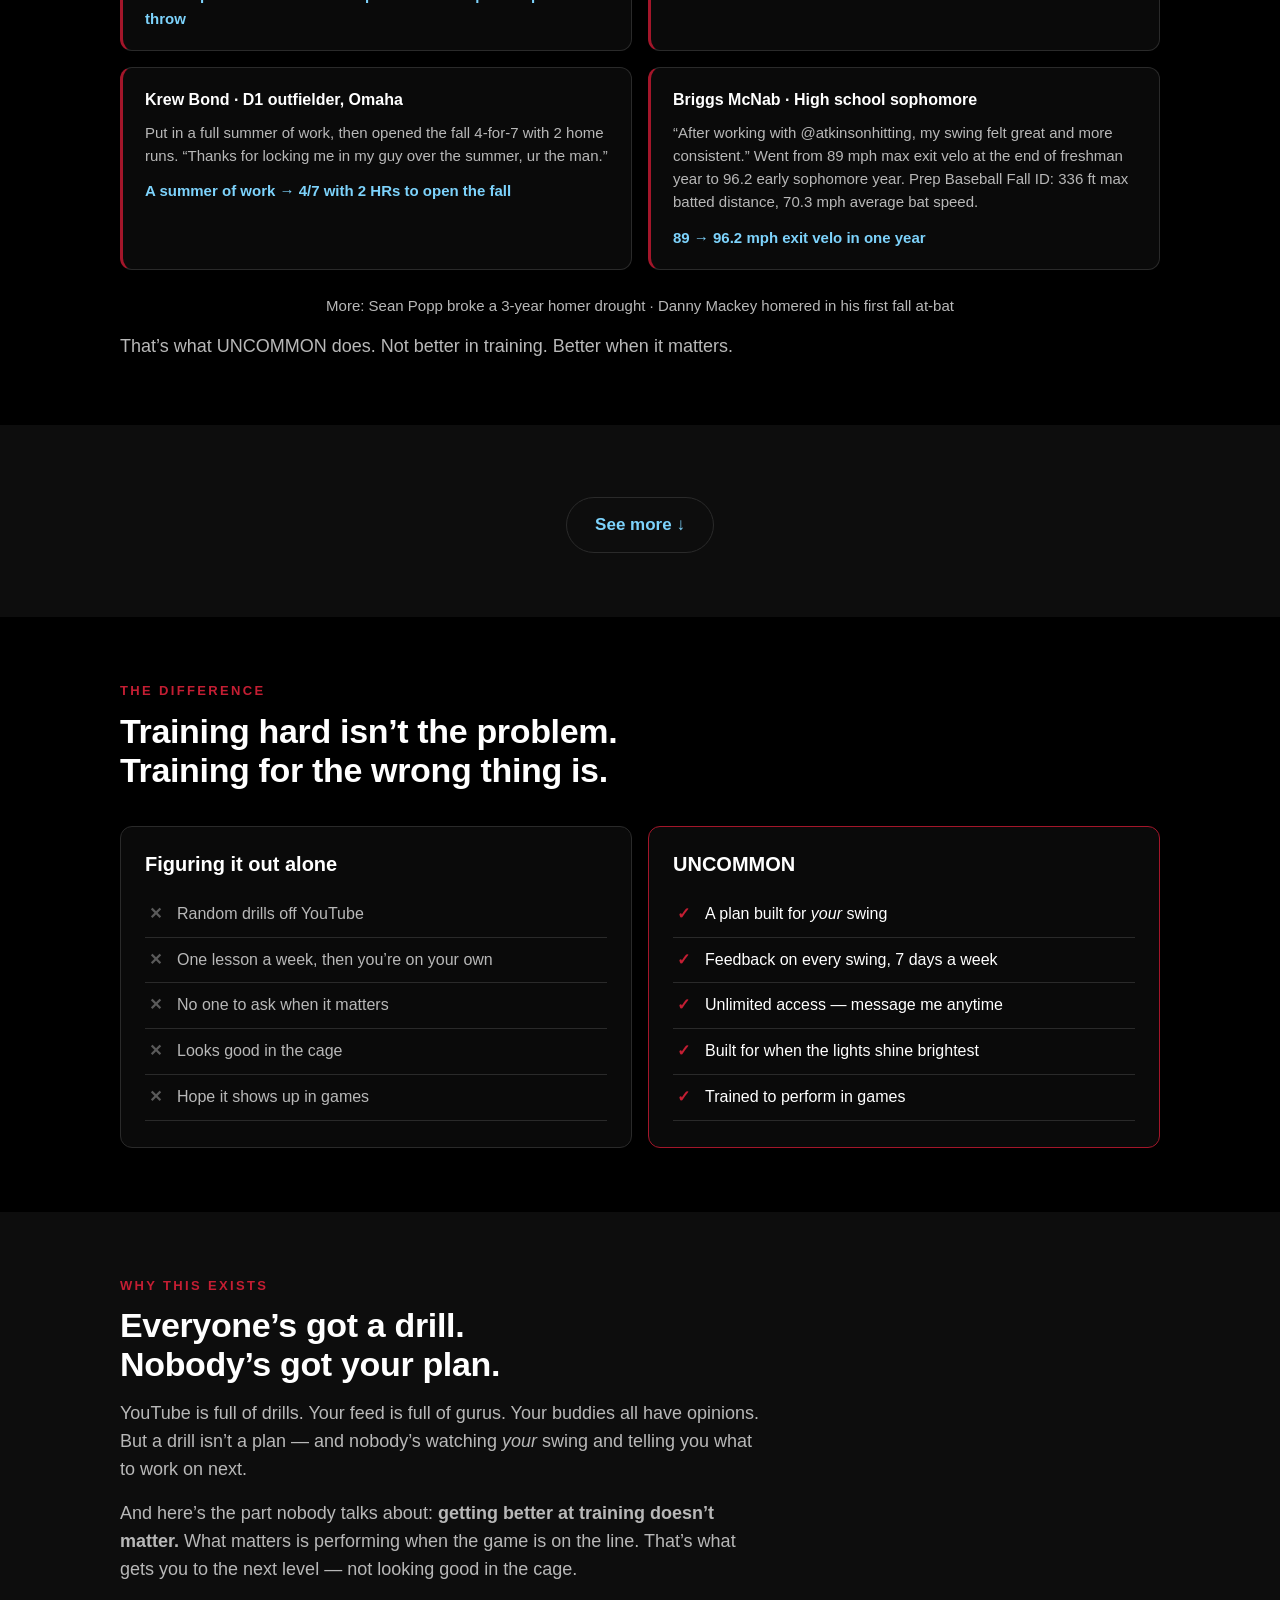
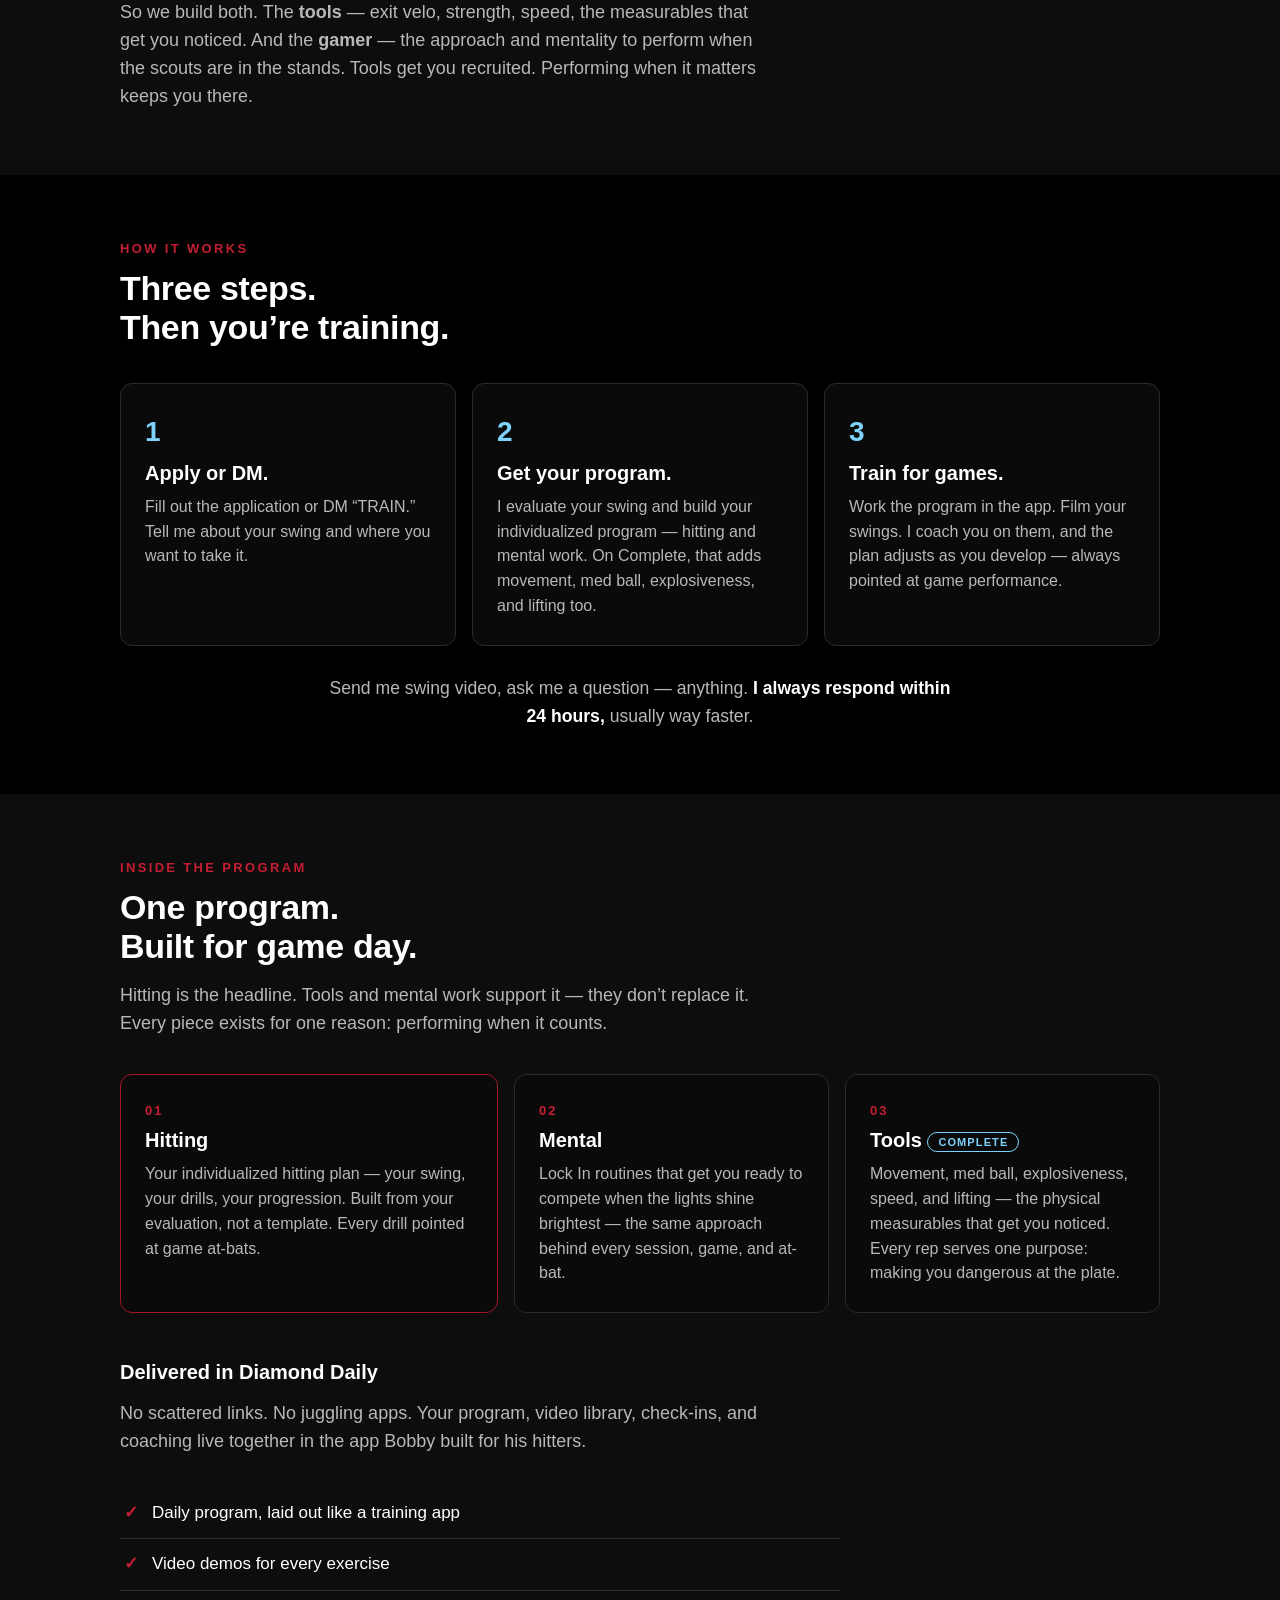
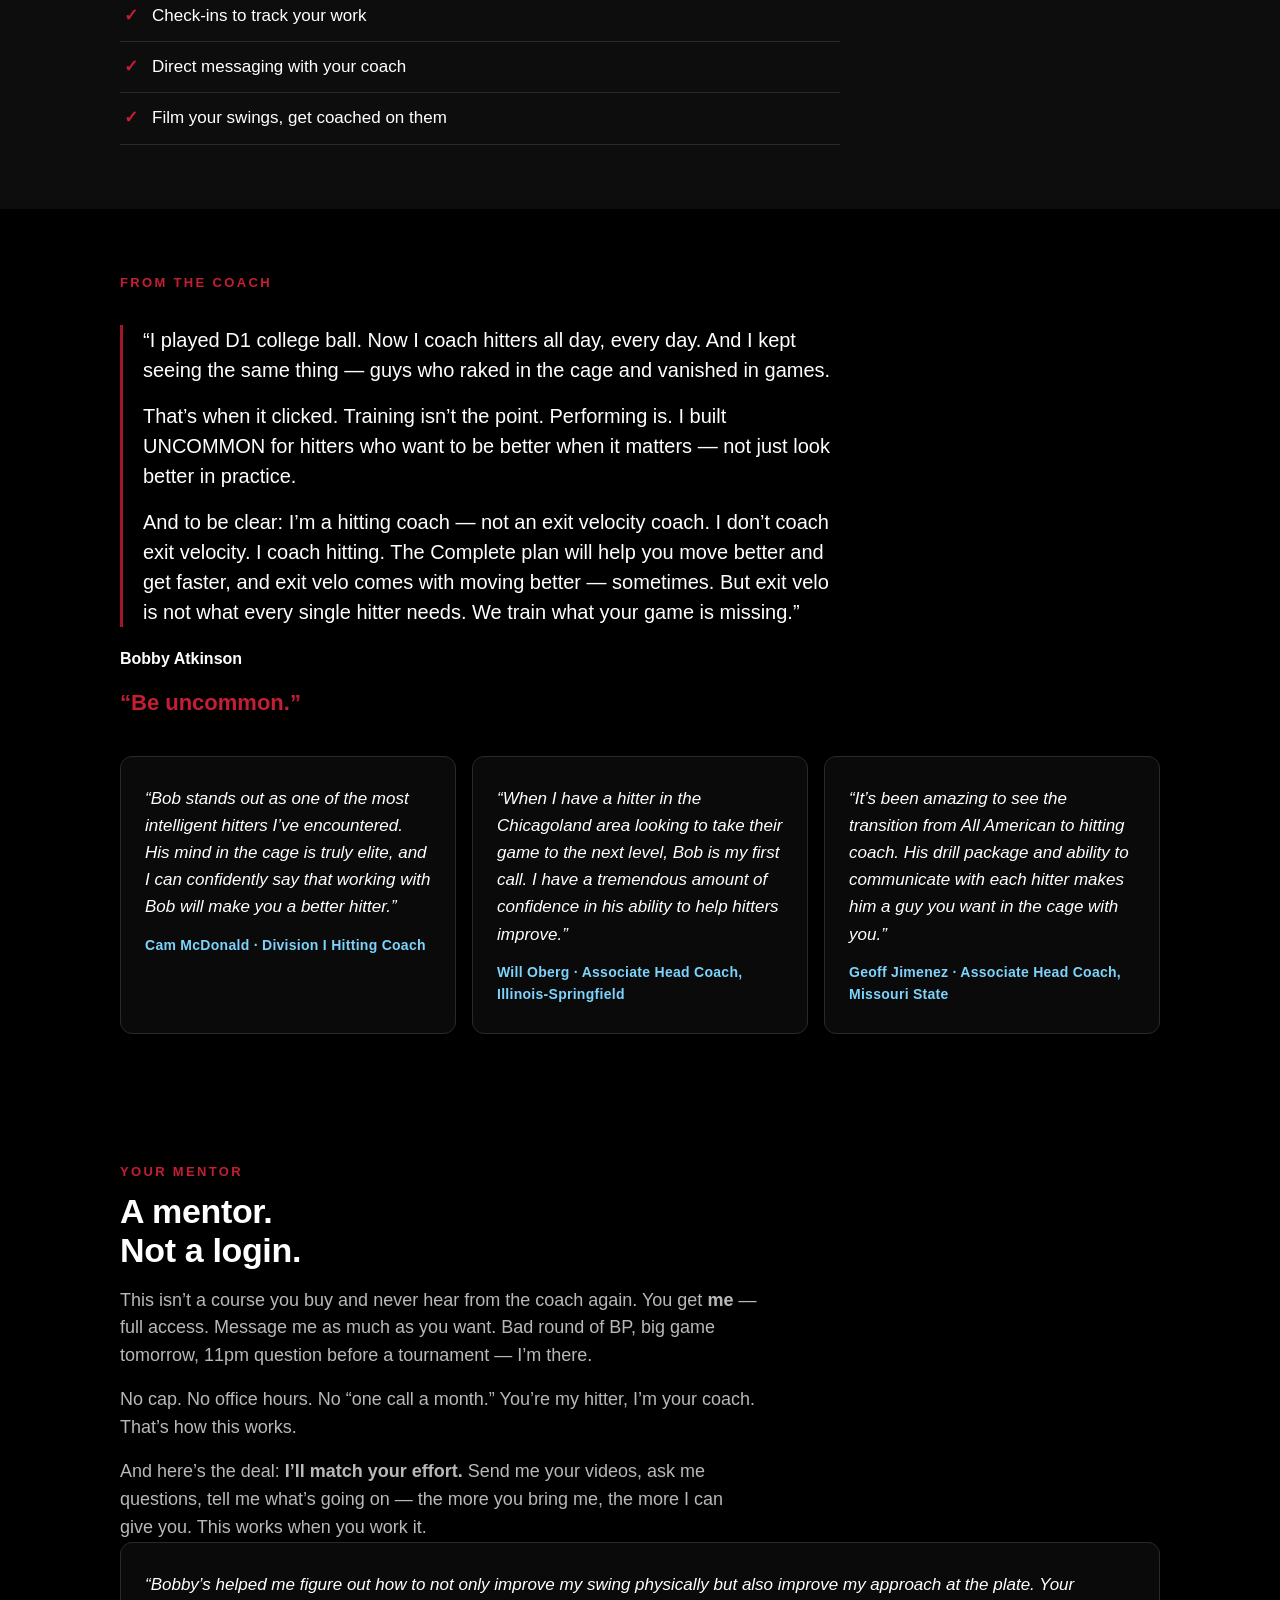
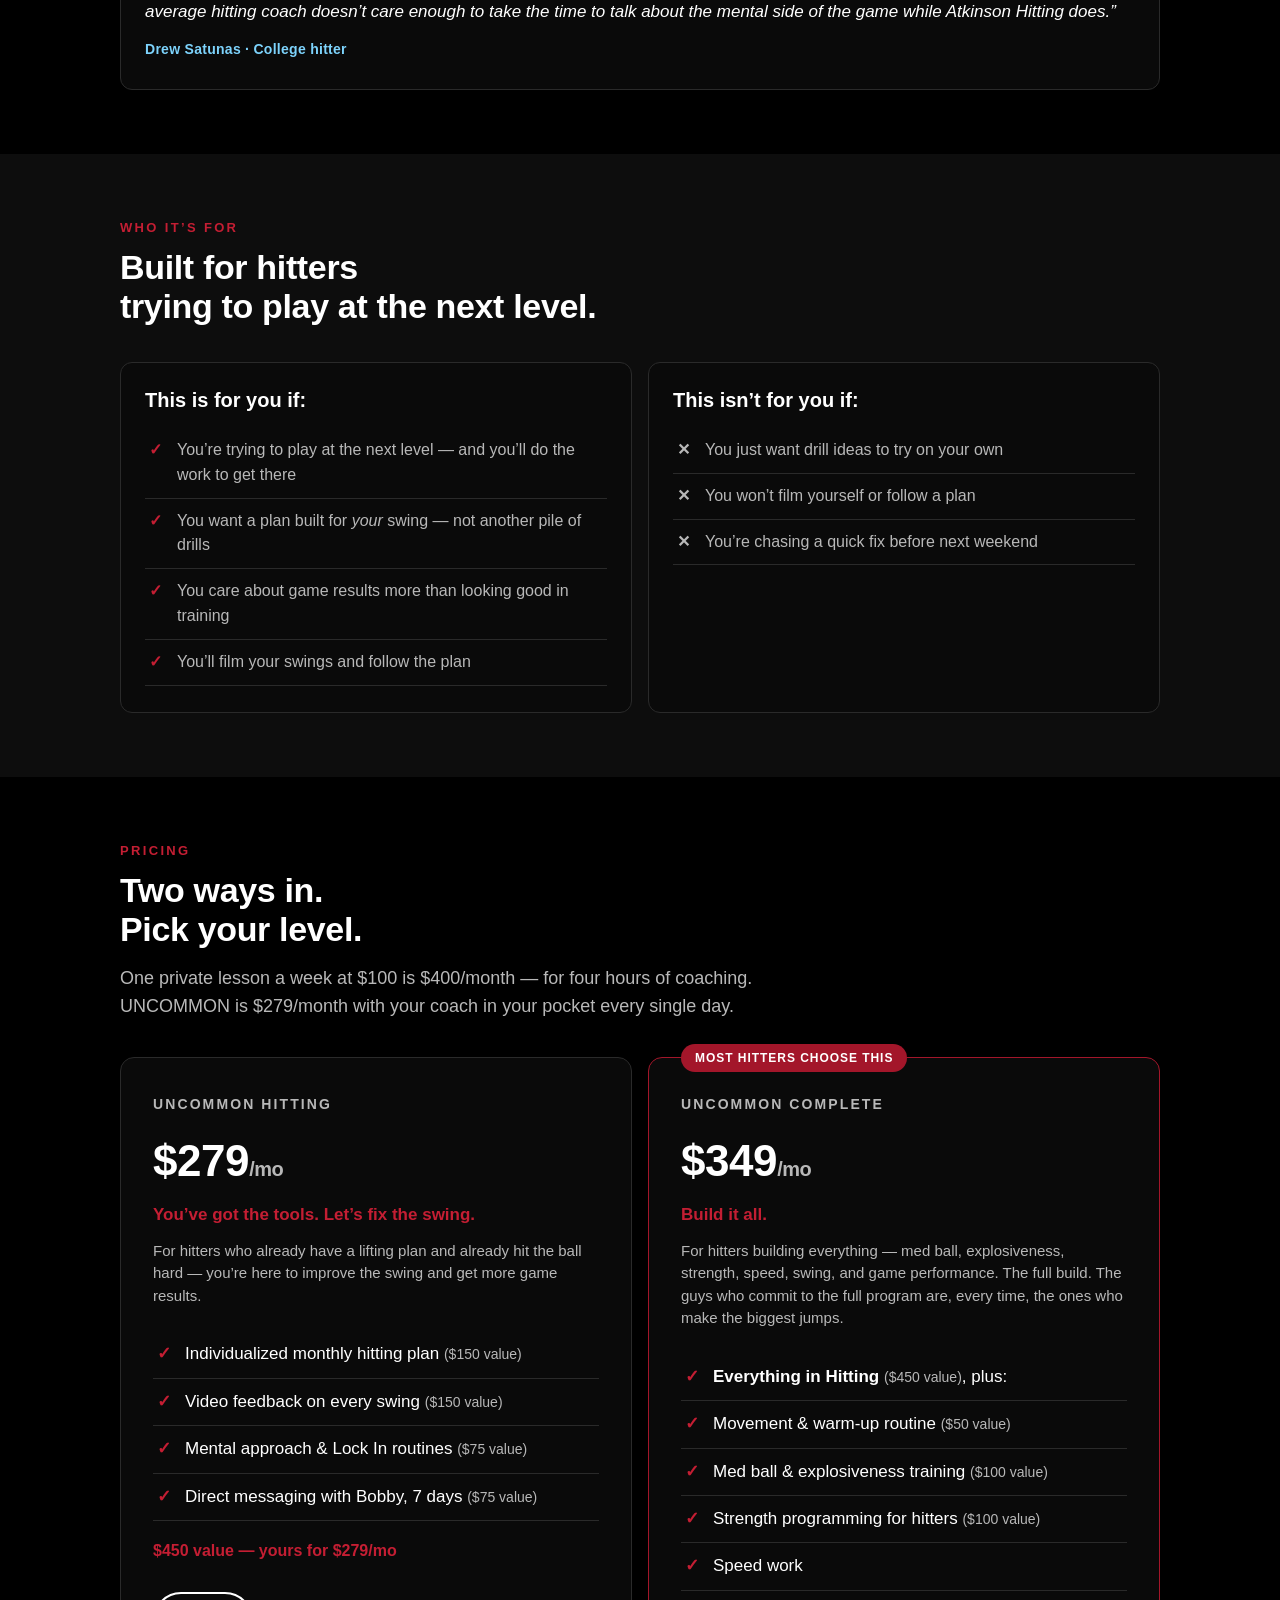
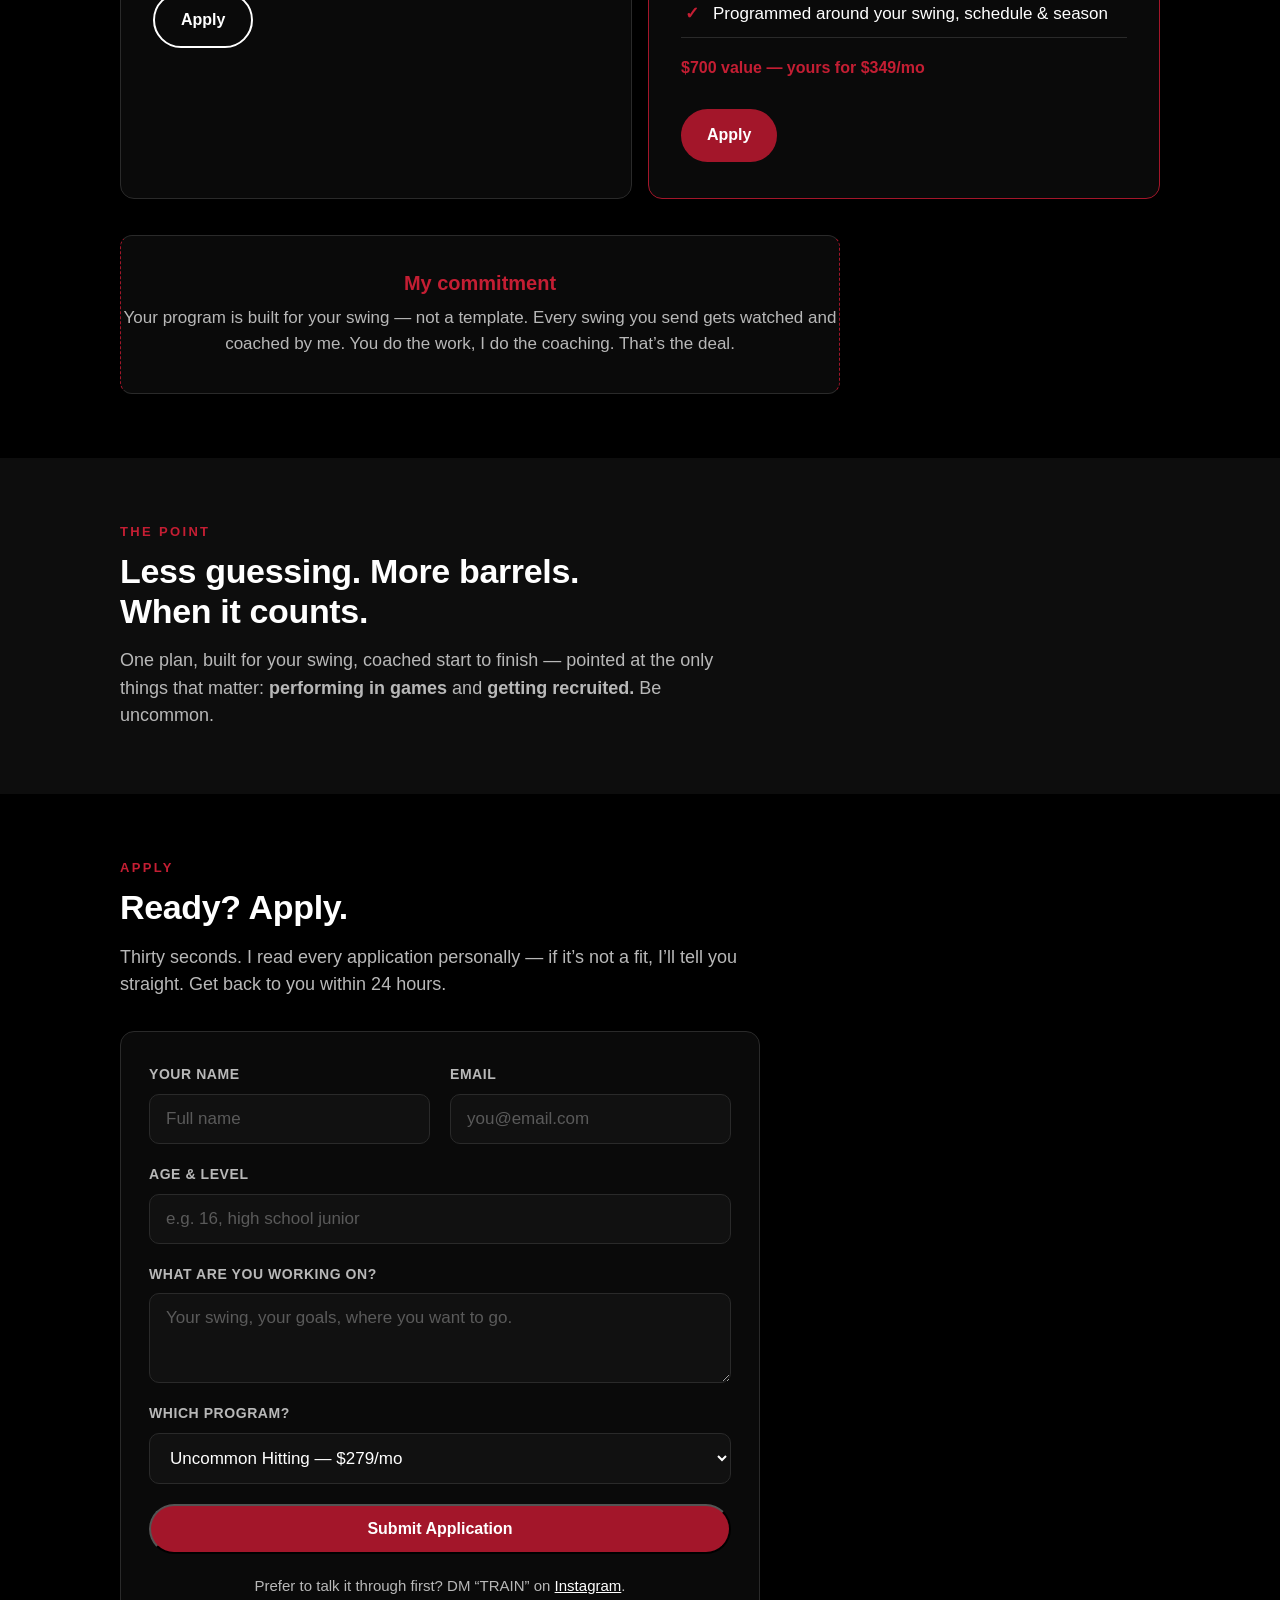
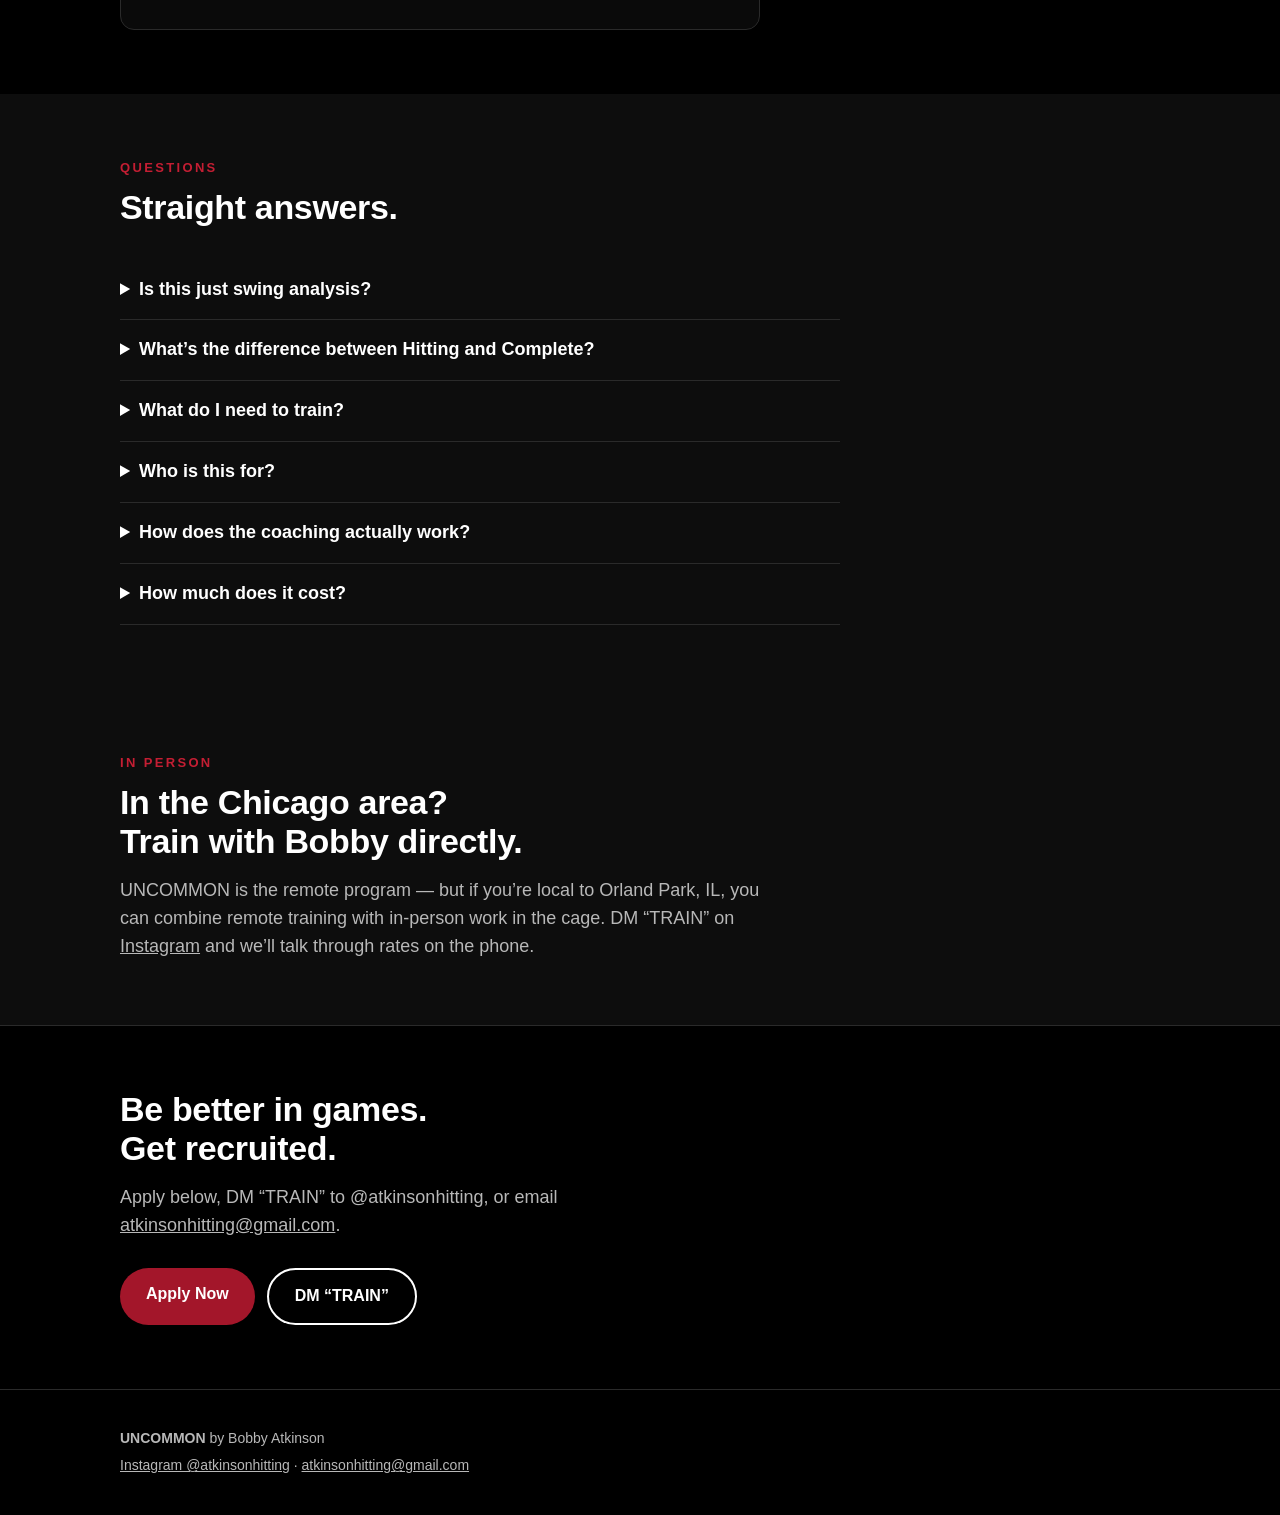
==== commit 54541a5b: "Add hitting-coach (not exit velocity coach) positioning to founder section + Complete FAQ" ====
--- a/index.html
+++ b/index.html
@@ -236,7 +236,8 @@
       <p class="eyebrow">From The Coach</p>
       <blockquote>
         <p>&ldquo;I played D1 college ball. Now I coach hitters all day, every day. And I kept seeing the same thing — guys who raked in the cage and vanished in games.</p>
-        <p>That&rsquo;s when it clicked. Training isn&rsquo;t the point. Performing is. I built UNCOMMON for hitters who want to be better when it matters — not just look better in practice.&rdquo;</p>
+        <p>That&rsquo;s when it clicked. Training isn&rsquo;t the point. Performing is. I built UNCOMMON for hitters who want to be better when it matters — not just look better in practice.</p>
+        <p>And to be clear: I&rsquo;m a hitting coach — not an exit velocity coach. I don&rsquo;t coach exit velocity. I coach hitting. The Complete plan will help you move better and get faster, and exit velo comes with moving better — sometimes. But exit velo is not what every single hitter needs. We train what your game is missing.&rdquo;</p>
       </blockquote>
       <p class="founder-name">Bobby Atkinson</p>
       <p class="founder-quote">&ldquo;Be uncommon.&rdquo;</p>
@@ -404,7 +405,7 @@
         </details>
         <details>
           <summary>What&rsquo;s the difference between Hitting and Complete?</summary>
-          <p>Hitting is swing + mind: your individualized swing plan, video feedback, and mental approach — for players who already lift and already hit the ball hard. Complete adds everything physical: movement, med ball, explosiveness, strength, and speed.</p>
+          <p>Hitting is swing + mind: your individualized swing plan, video feedback, and mental approach — for players who already lift and already hit the ball hard. Complete adds everything physical: movement, med ball, explosiveness, strength, and speed. And to be clear — I&rsquo;m a hitting coach, not an exit velocity coach. Complete helps you move better and get faster, and exit velo sometimes comes with that. It&rsquo;s not what every hitter needs.</p>
         </details>
         <details>
           <summary>What do I need to train?</summary>
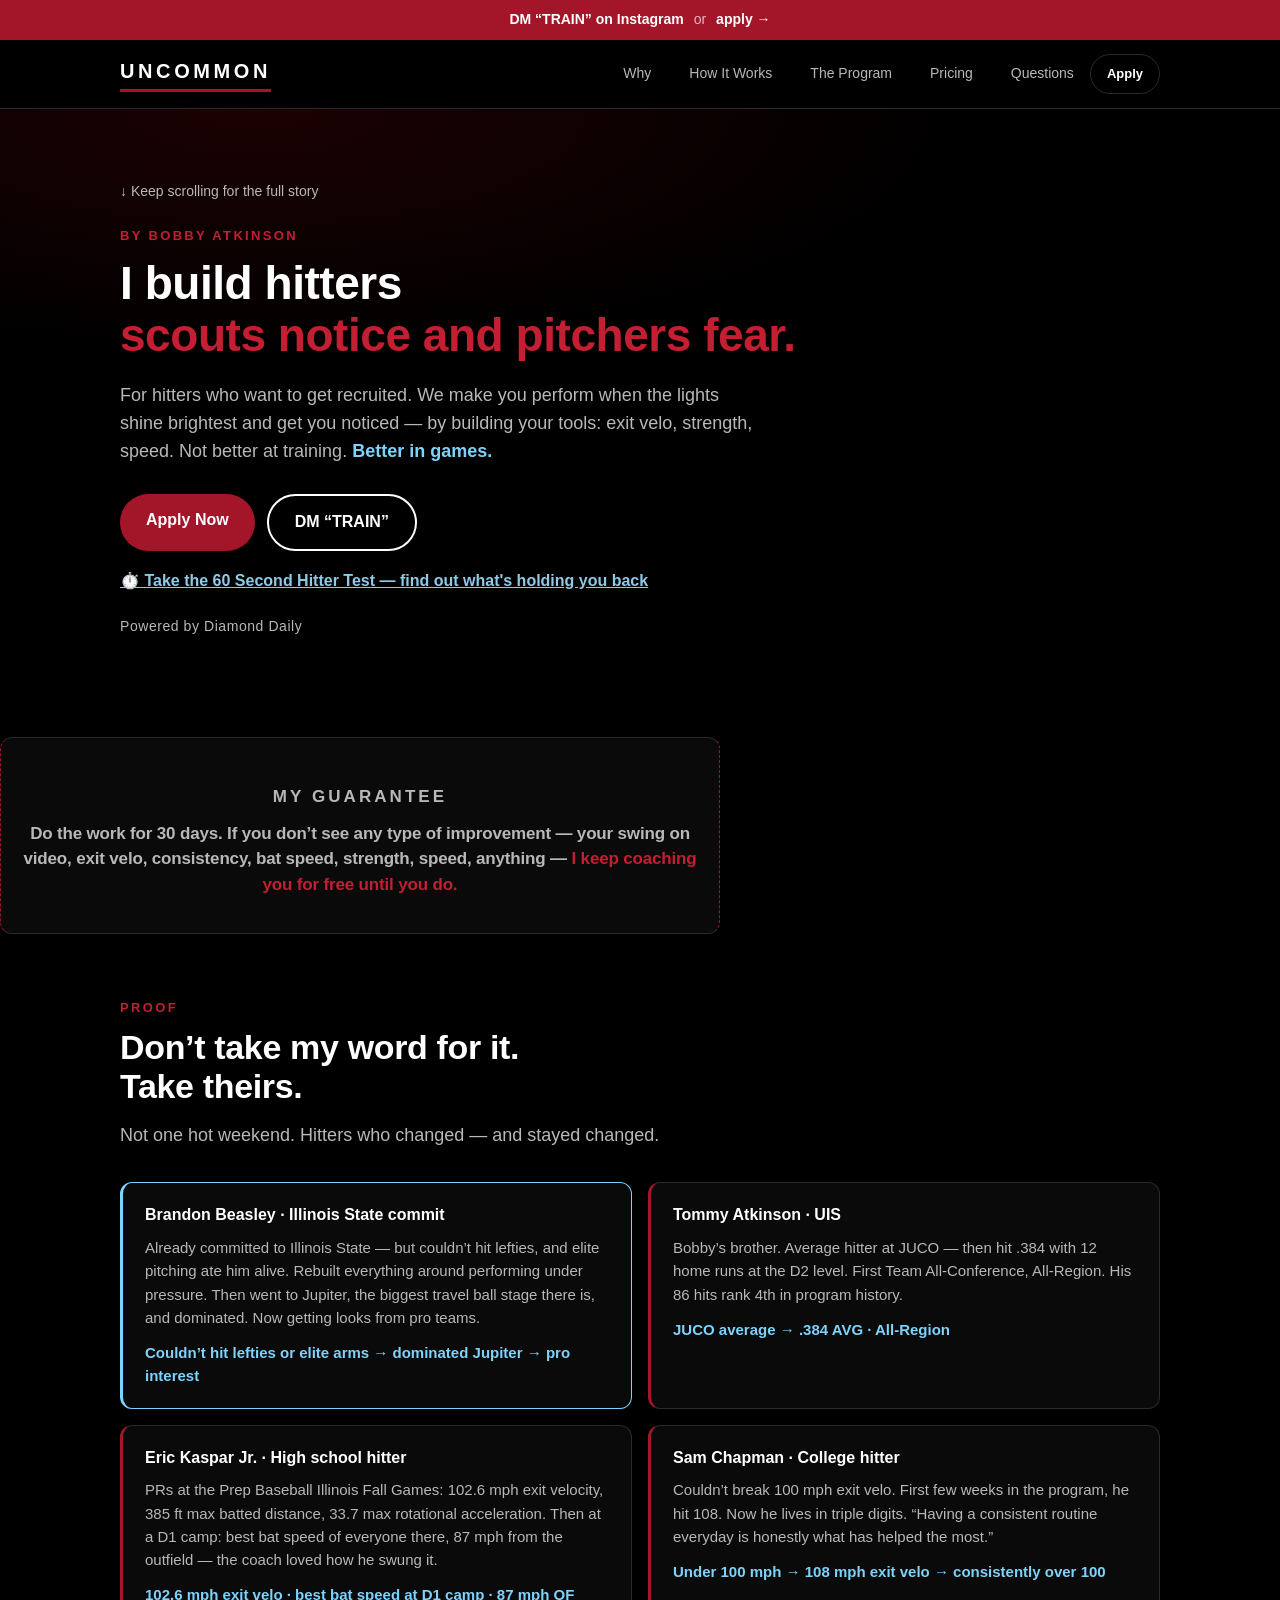
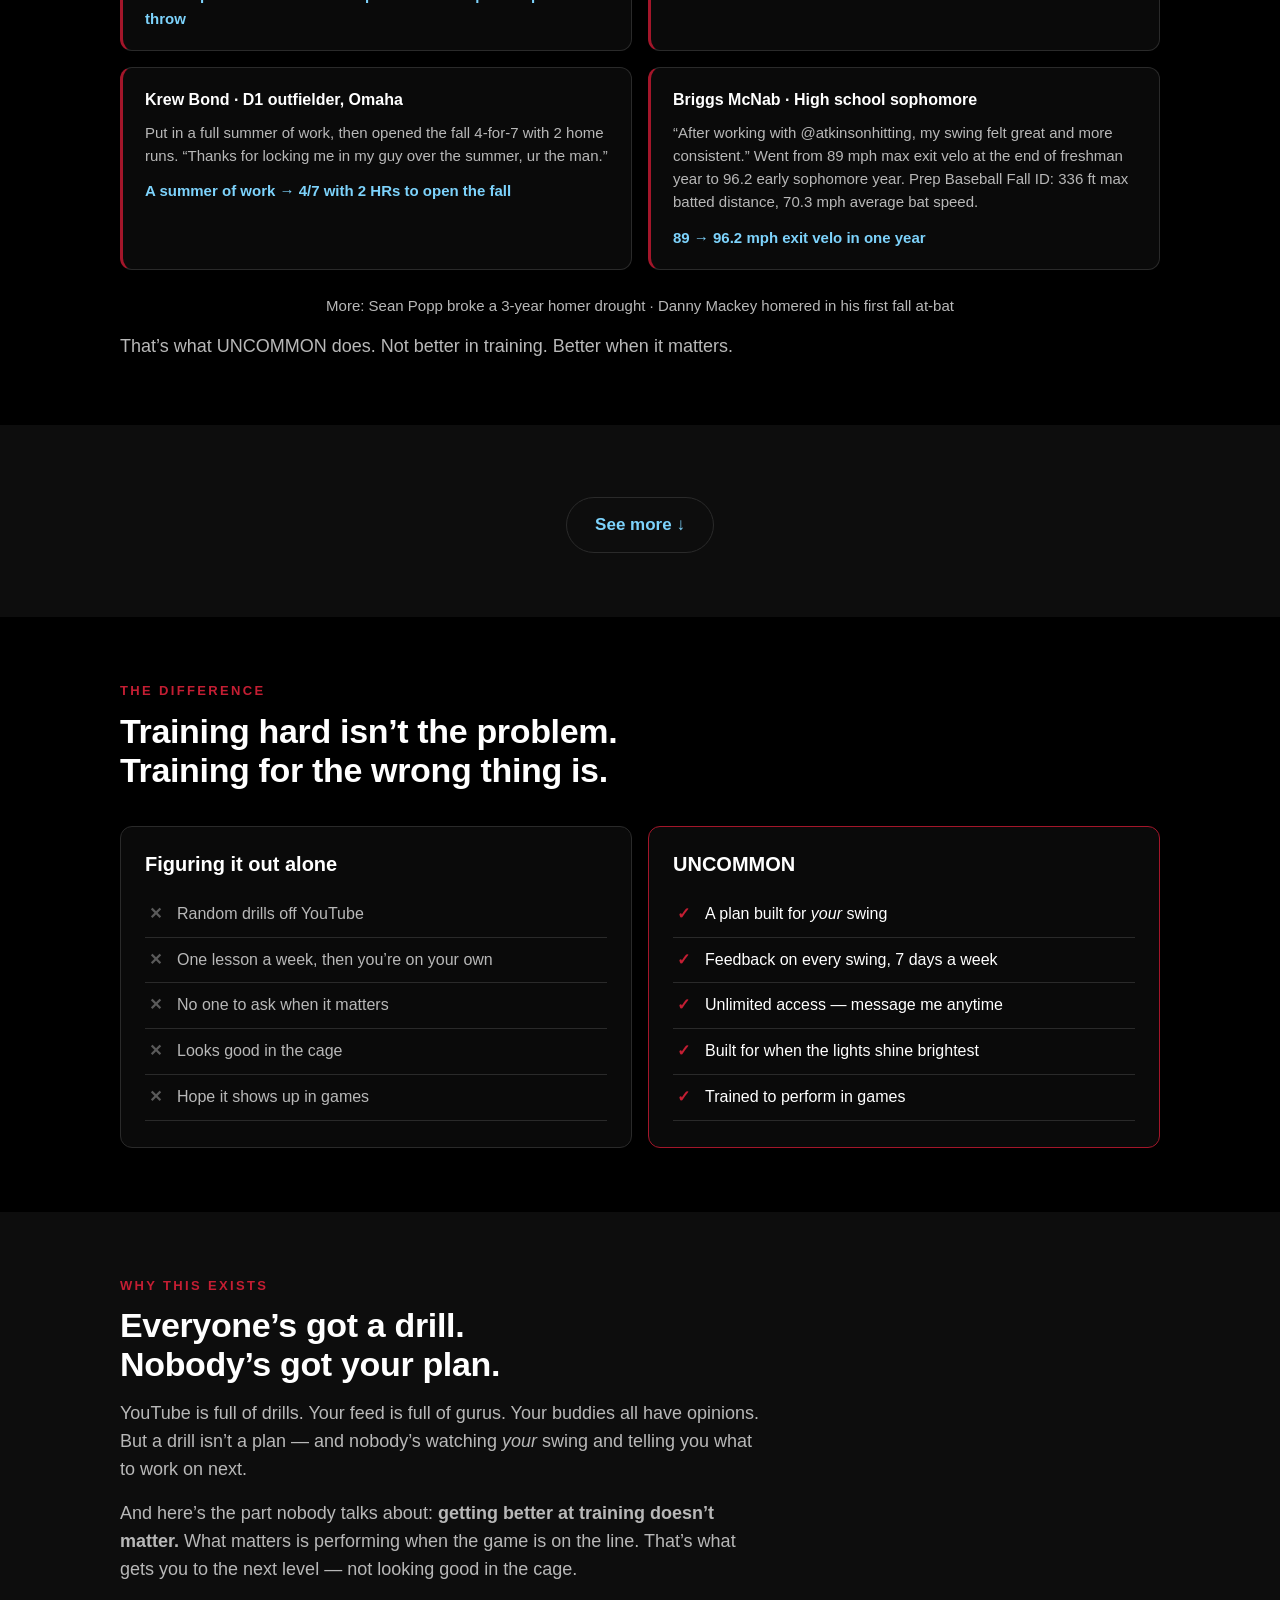
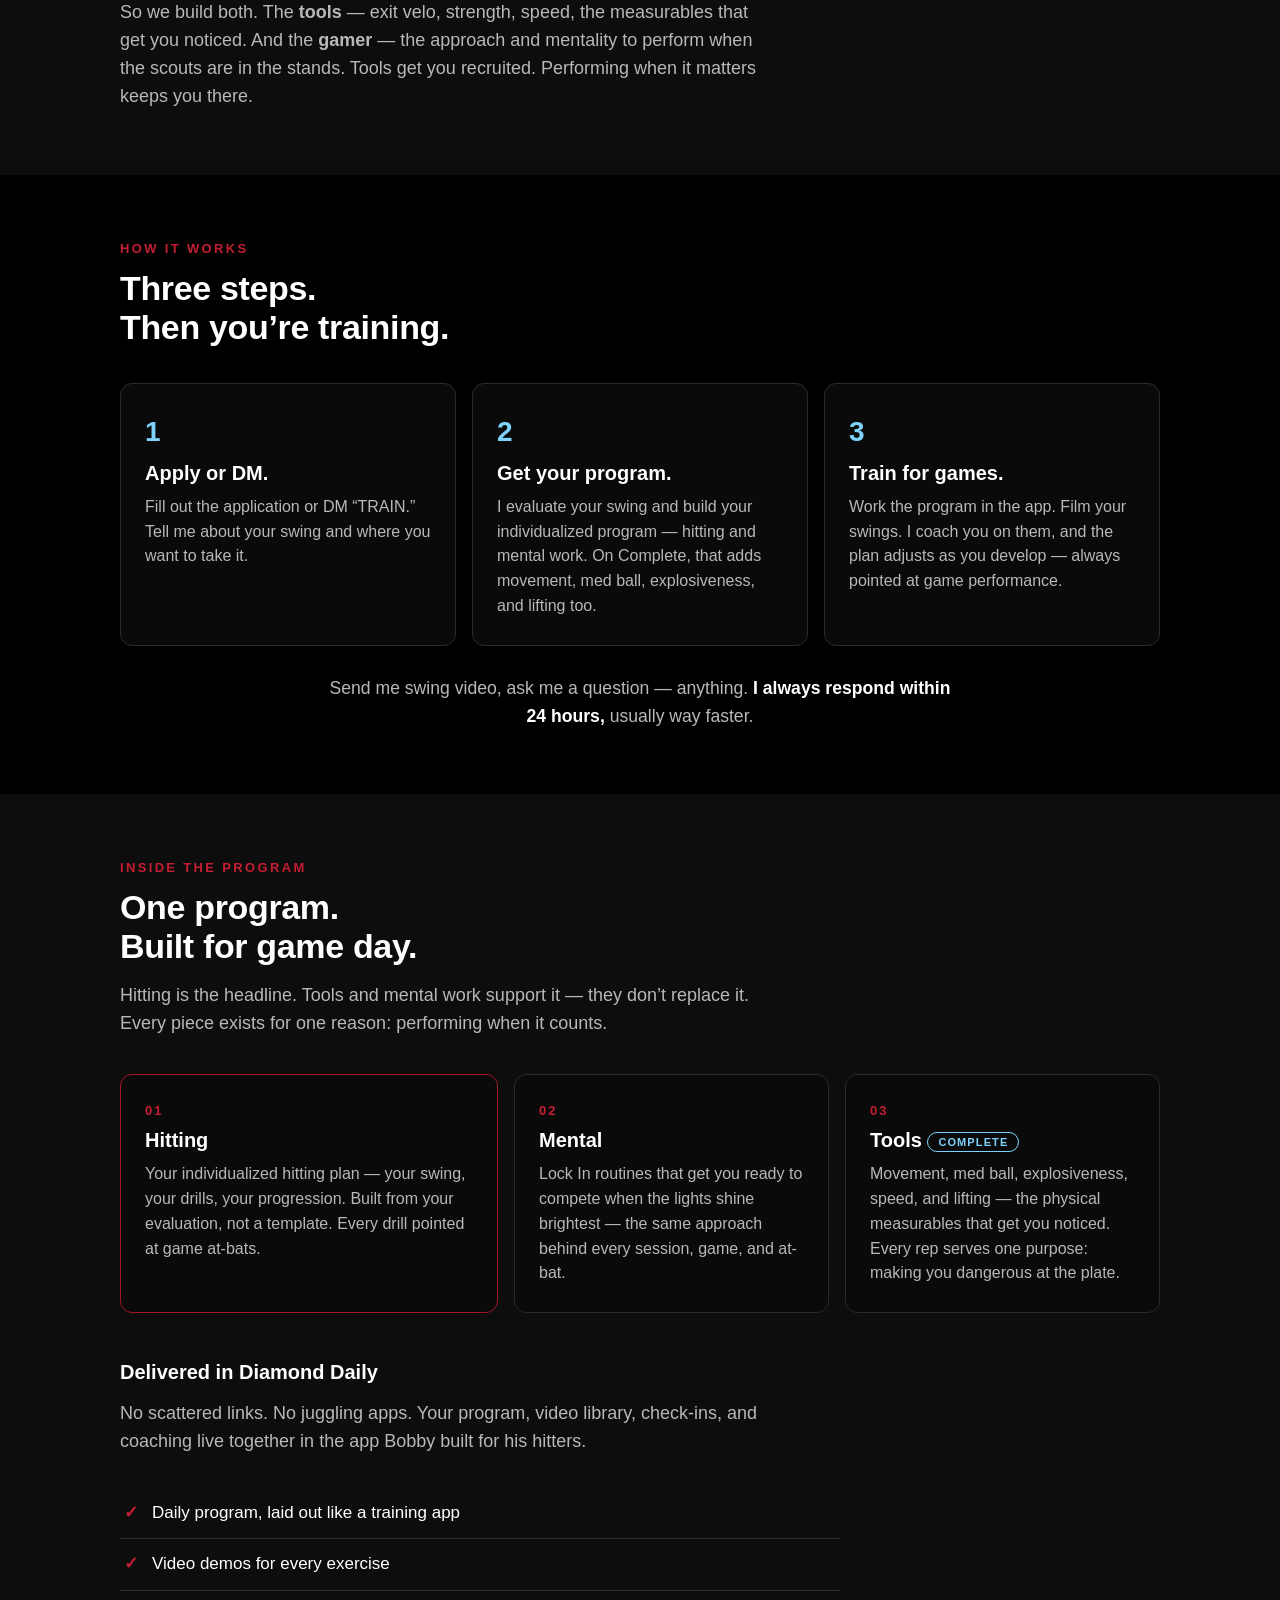
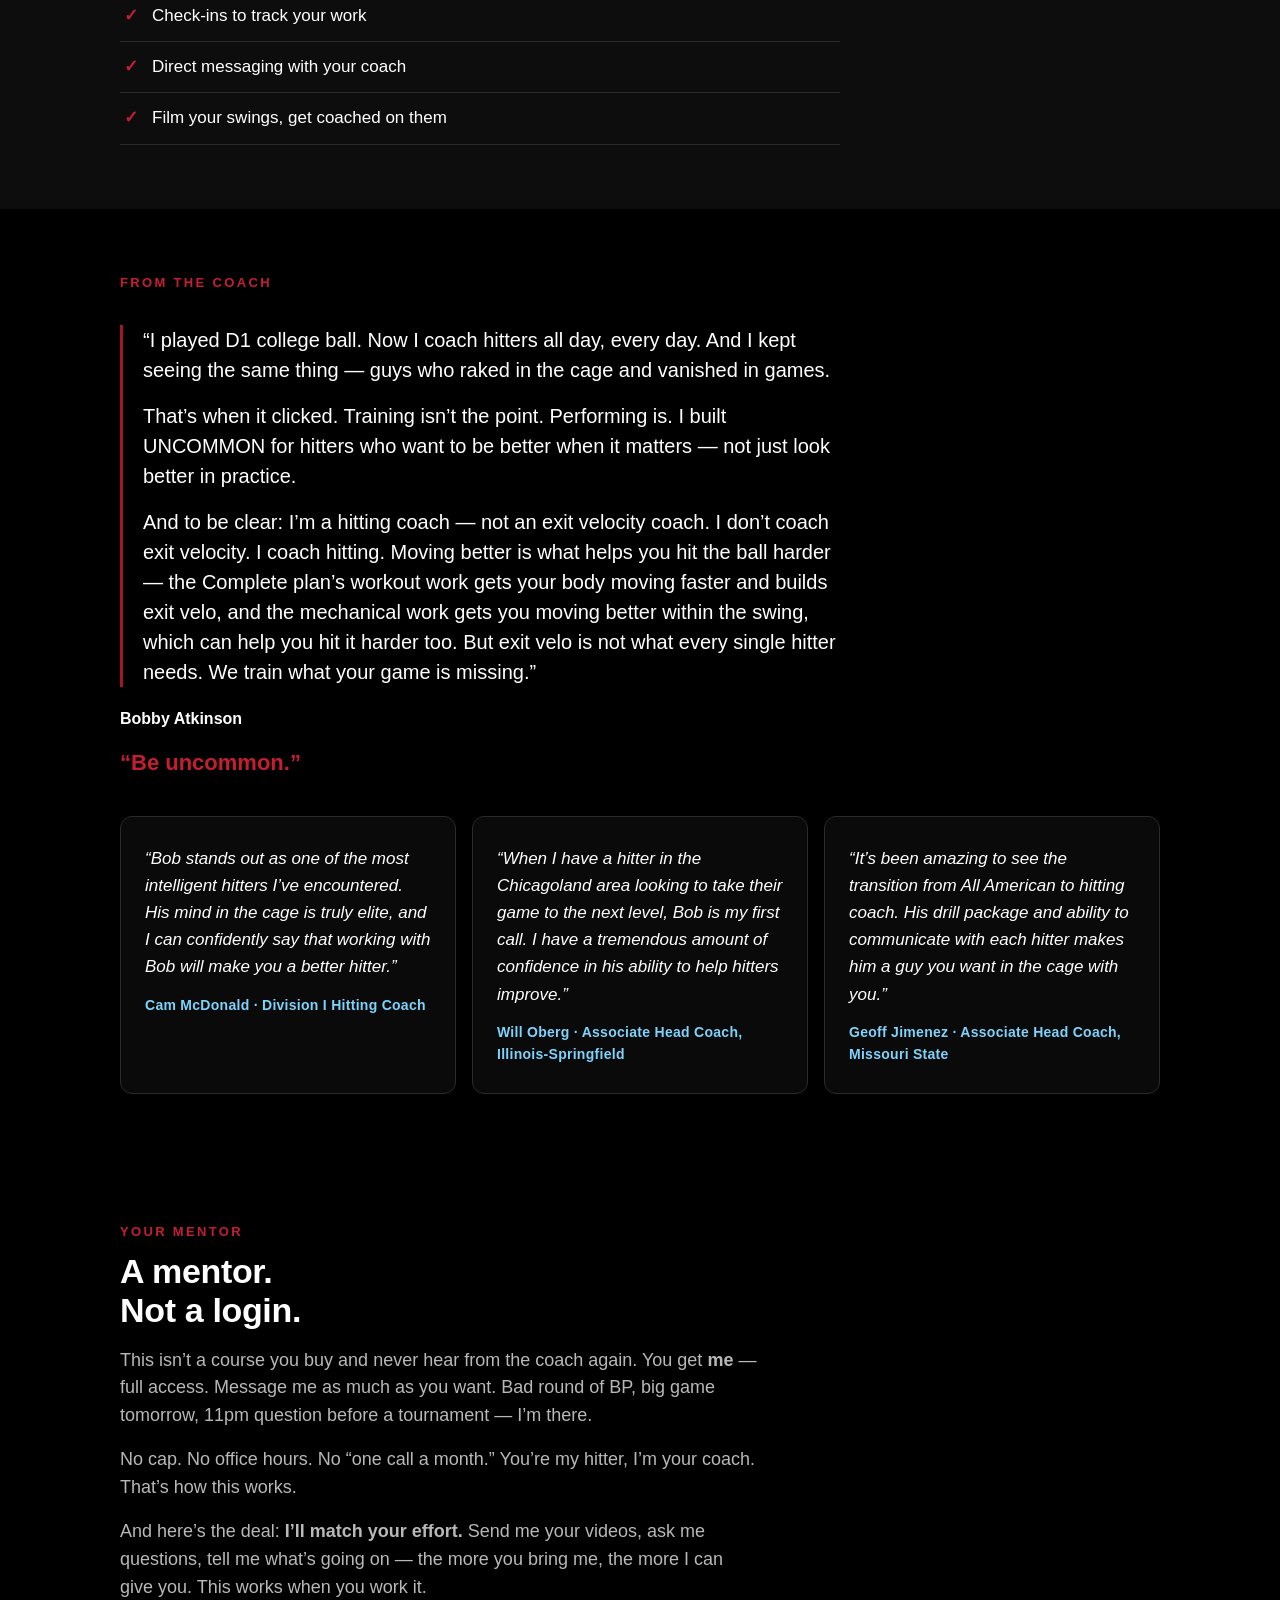
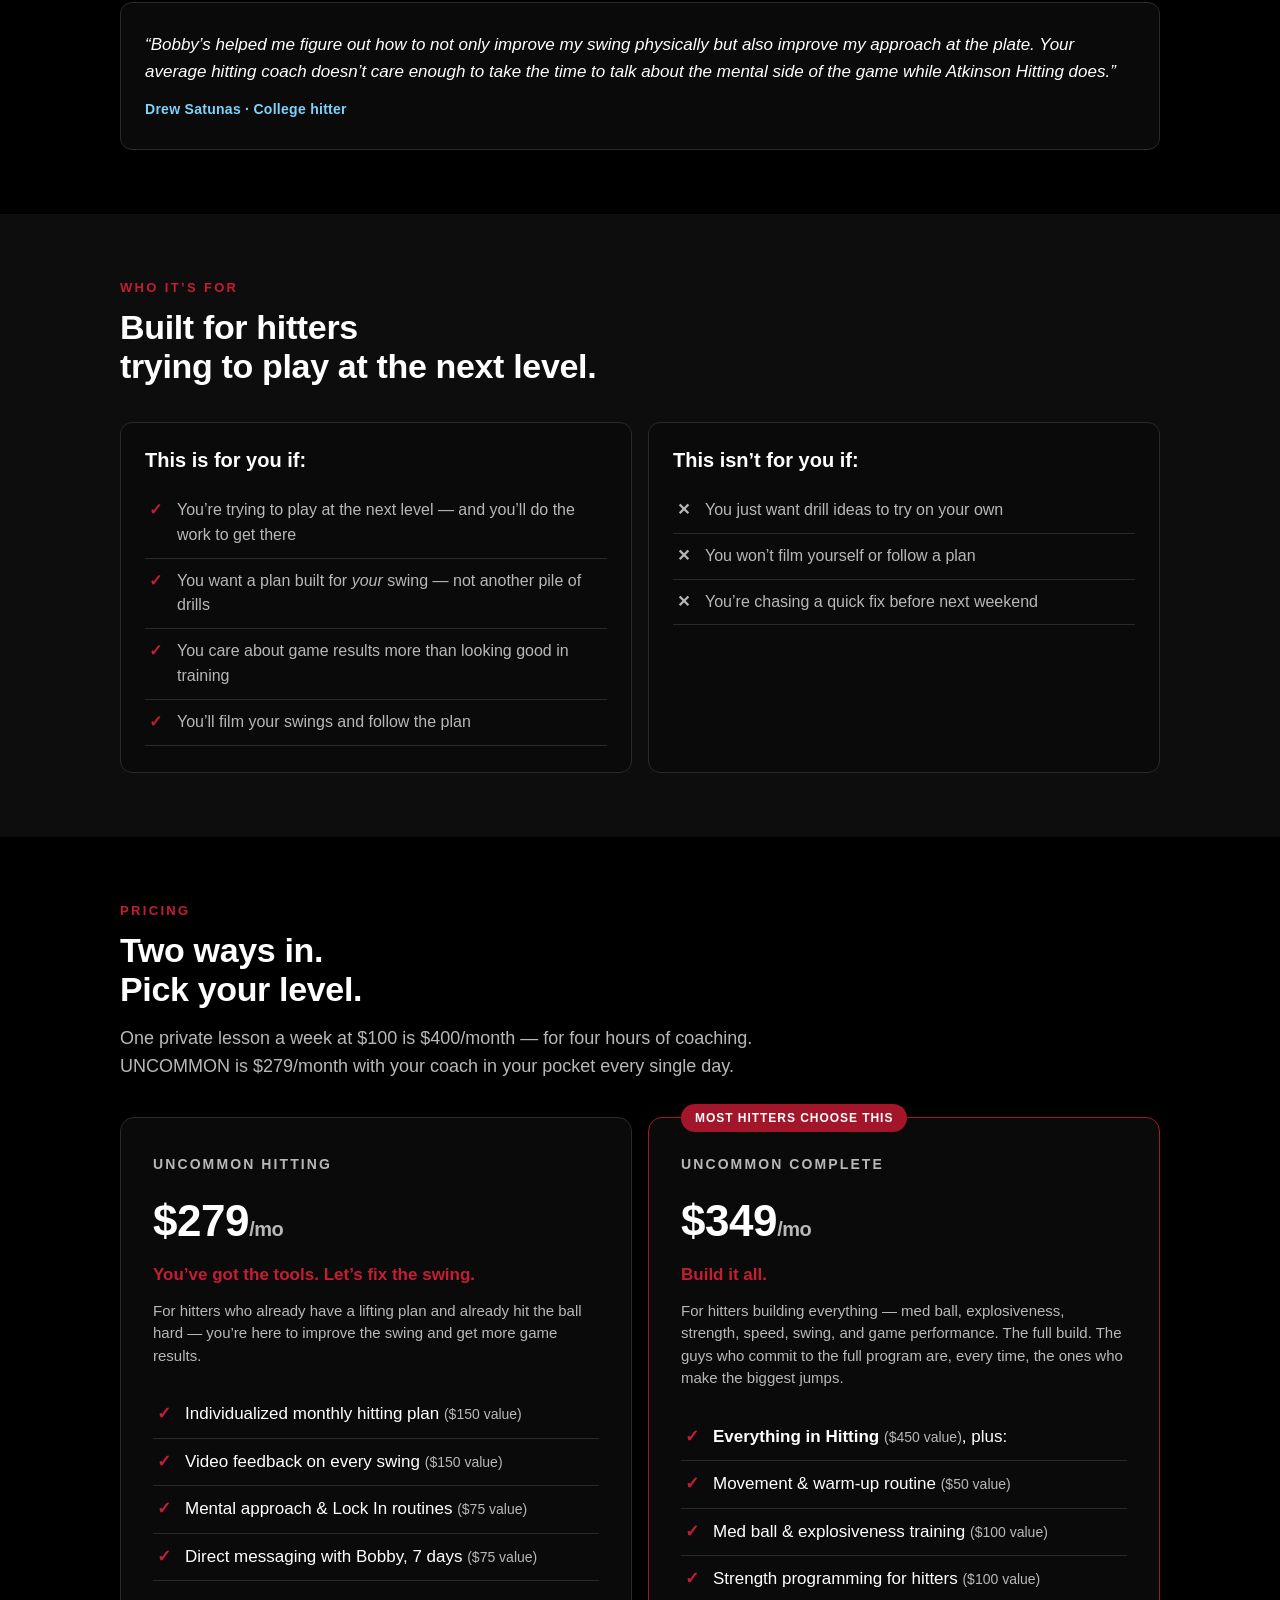
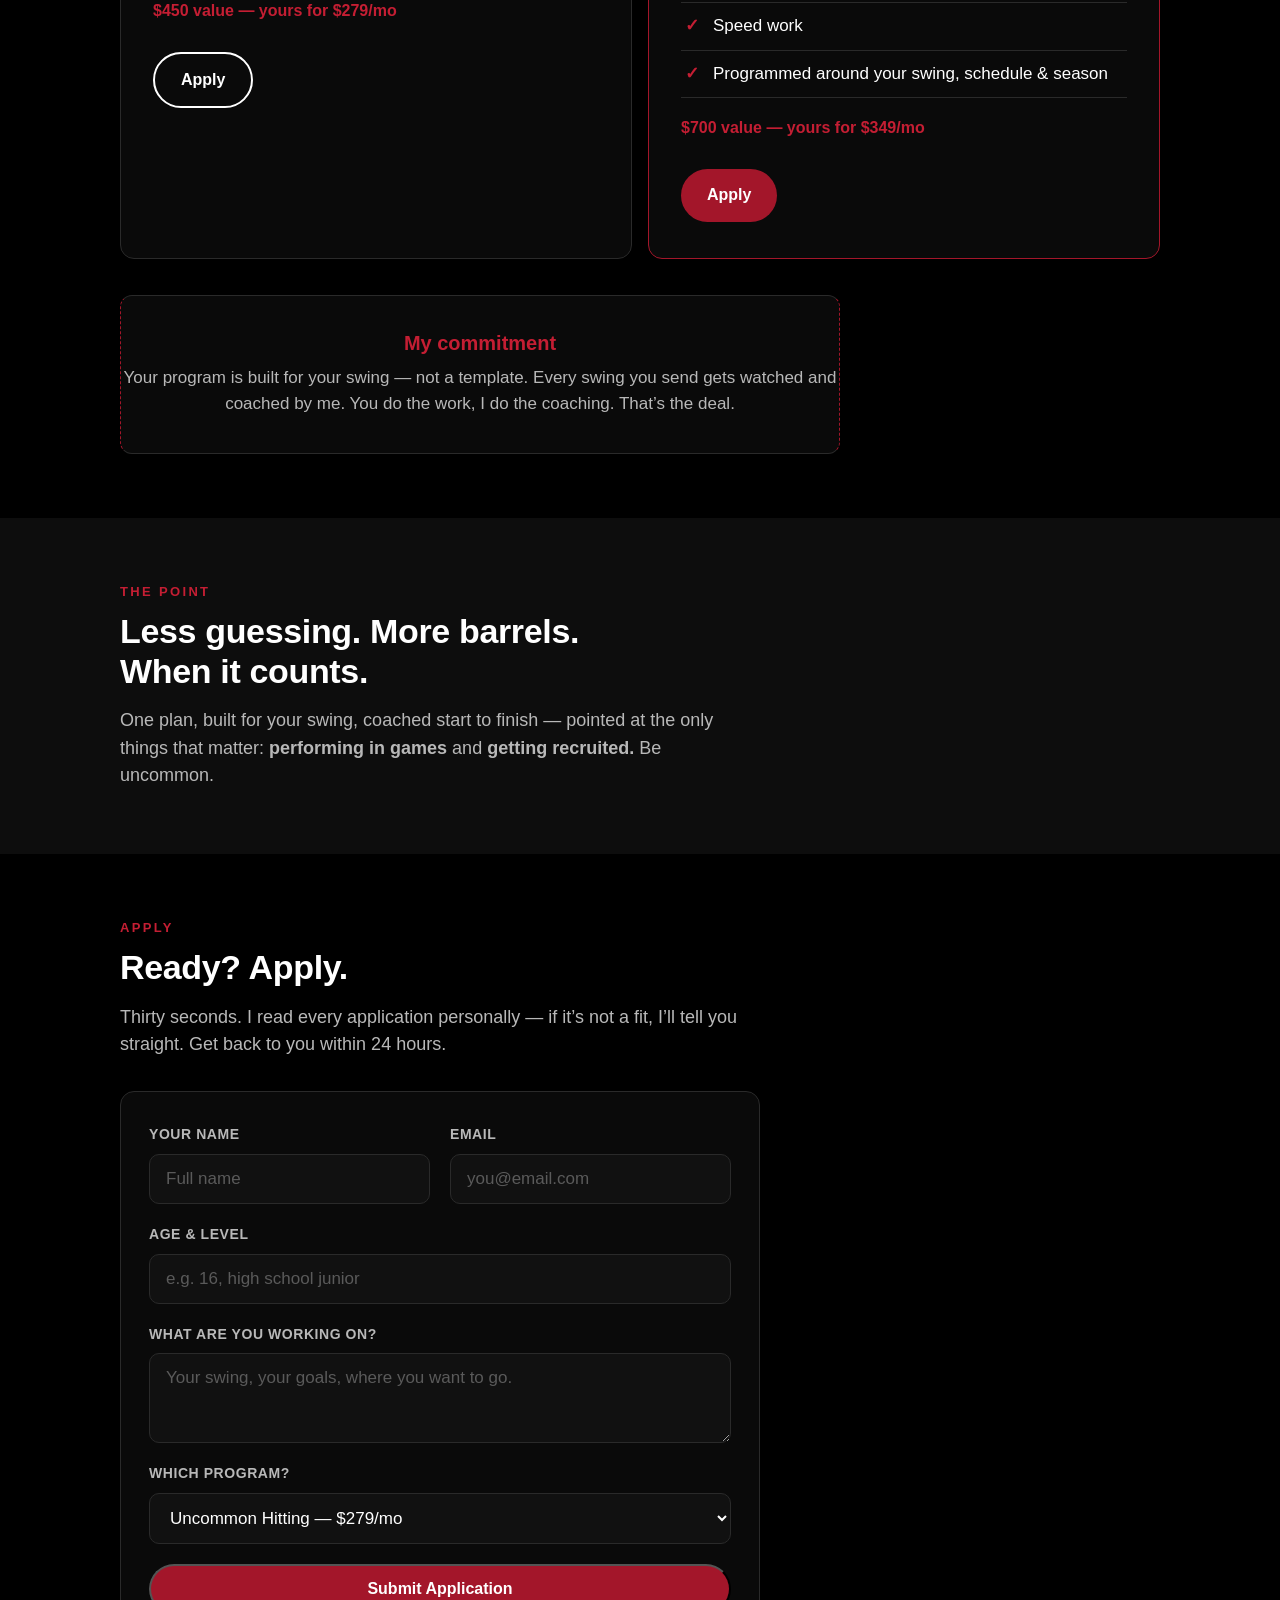
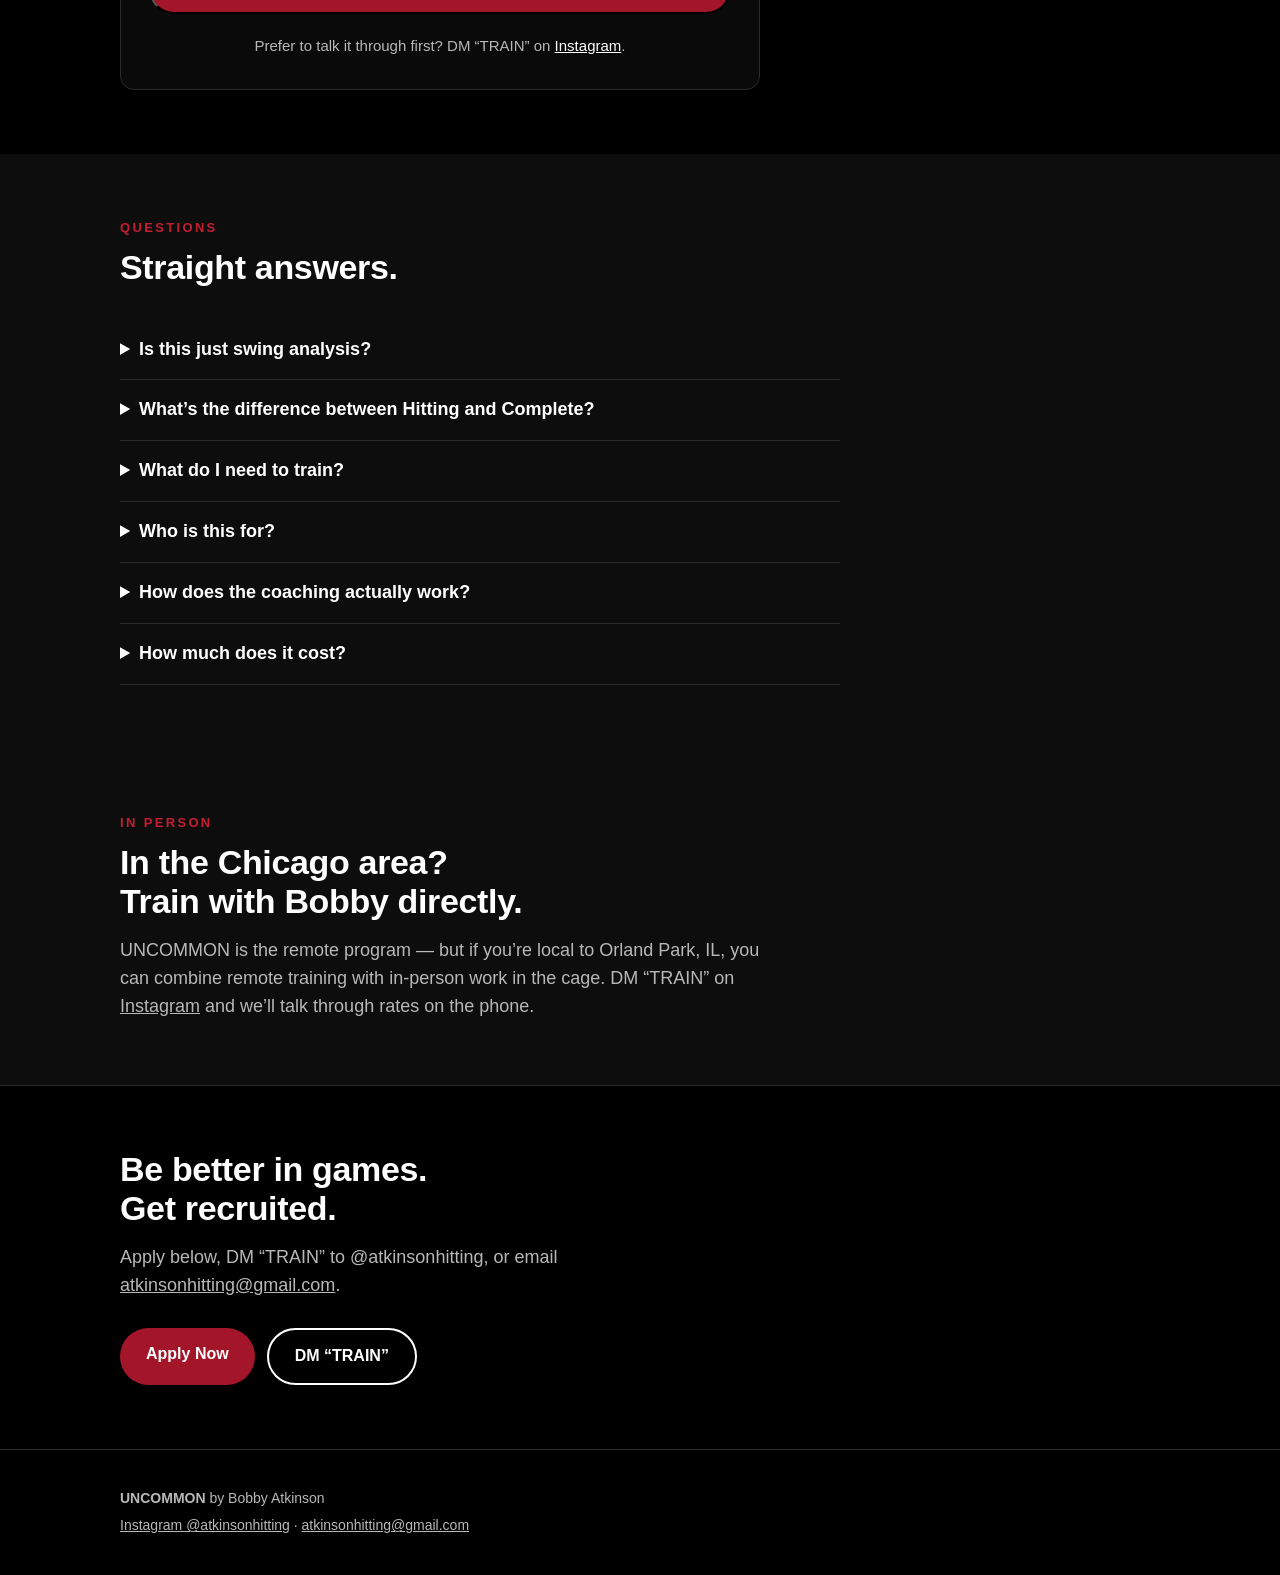
==== commit c92c58fe: "Sharpen hitting-coach statement: moving better (workouts + swing mechanics) helps hit it harder" ====
--- a/index.html
+++ b/index.html
@@ -117,12 +117,13 @@
         <li><strong>Sean Popp</strong> <span class="res-cred">College freshman</span> — Hit his first home run in three years.</li>
         <li><strong>Danny Mackey</strong> <span class="res-cred">College sophomore</span> — First at-bat of the fall: home run. Next at-bat: barreled RBI line drive. &ldquo;Using everything that you taught me has been a difference maker.&rdquo;</li>
         <li><strong>Drew Satunas</strong> <span class="res-cred">College freshman</span> — Averaging about a hit a game, raking in intersquads with a ton of RBIs — earned a start at DH.</li>
-        <li><strong>Ryan Seddon</strong> <span class="res-cred">D1 outfielder, Evansville</span> — 92.5 mph average exit velo across a weekend, 2nd-highest distance on the team.</li>
+        <li><strong>Dom DeGregorio</strong> <span class="res-cred">High school freshman</span> — His dad: &ldquo;You&rsquo;re the only hitting coach that we&rsquo;ve seen game results with.&rdquo;</li>
         <li><strong>Myles Humes</strong> <span class="res-cred">High school hitter</span> — &ldquo;This is the best my swing has ever felt and the ball is jumping off my bat with the small adjustments you gave me.&rdquo;</li>
         <li><strong>Caleb Mease</strong> <span class="res-cred">High school hitter</span> — &ldquo;I feel like myself again. The best my swing has felt since freshman year.&rdquo;</li>
         <li><strong>Eric Kaspar Jr.</strong> <span class="res-cred">High school hitter</span> — PRs at the Prep Baseball Illinois Fall Games: 102.6 mph exit velo, 385 ft max batted distance, 33.7 max rotational acceleration. At a D1 camp: best bat speed of everyone, 87 mph from the outfield, coach loved how he swung it.</li>
         <li><strong>Briggs McNab</strong> <span class="res-cred">High school sophomore</span> — Exit velo from 89 at the end of freshman year to 96.2 early sophomore year. Prep Baseball Fall ID: 336 ft max batted distance, 70.3 mph avg bat speed.</li>
         <li><strong>Paddy Davidson</strong> <span class="res-cred">Heartland commit</span> — &ldquo;I wish I could&rsquo;ve started hitting with you all throughout high school. I&rsquo;m feeling really good about my swing now more than ever.&rdquo;</li>
+        <li><strong>Tommy Durkin</strong> <span class="res-cred">High school hitter</span> — After a lesson: &ldquo;Last 2 days of hitting since the lesson have actually been my best 2 days in my life. Ball is going further and hit harder than ever.&rdquo;</li>
       </ul>
       </details>
     </div>
@@ -237,7 +238,7 @@
       <blockquote>
         <p>&ldquo;I played D1 college ball. Now I coach hitters all day, every day. And I kept seeing the same thing — guys who raked in the cage and vanished in games.</p>
         <p>That&rsquo;s when it clicked. Training isn&rsquo;t the point. Performing is. I built UNCOMMON for hitters who want to be better when it matters — not just look better in practice.</p>
-        <p>And to be clear: I&rsquo;m a hitting coach — not an exit velocity coach. I don&rsquo;t coach exit velocity. I coach hitting. The Complete plan will help you move better and get faster, and exit velo comes with moving better — sometimes. But exit velo is not what every single hitter needs. We train what your game is missing.&rdquo;</p>
+        <p>And to be clear: I&rsquo;m a hitting coach — not an exit velocity coach. I don&rsquo;t coach exit velocity. I coach hitting. Moving better is what helps you hit the ball harder — the Complete plan&rsquo;s workout work gets your body moving faster and builds exit velo, and the mechanical work gets you moving better within the swing, which can help you hit it harder too. But exit velo is not what every single hitter needs. We train what your game is missing.&rdquo;</p>
       </blockquote>
       <p class="founder-name">Bobby Atkinson</p>
       <p class="founder-quote">&ldquo;Be uncommon.&rdquo;</p>
@@ -405,7 +406,7 @@
         </details>
         <details>
           <summary>What&rsquo;s the difference between Hitting and Complete?</summary>
-          <p>Hitting is swing + mind: your individualized swing plan, video feedback, and mental approach — for players who already lift and already hit the ball hard. Complete adds everything physical: movement, med ball, explosiveness, strength, and speed. And to be clear — I&rsquo;m a hitting coach, not an exit velocity coach. Complete helps you move better and get faster, and exit velo sometimes comes with that. It&rsquo;s not what every hitter needs.</p>
+          <p>Hitting is swing + mind: your individualized swing plan, video feedback, and mental approach — for players who already lift and already hit the ball hard. Complete adds everything physical: movement, med ball, explosiveness, strength, and speed. And to be clear — I&rsquo;m a hitting coach, not an exit velocity coach. Moving better helps you hit the ball harder: the Complete workout plan gets your body moving faster and builds exit velo, and the mechanical work gets you moving better within the swing, which can help you hit it harder too. But exit velo isn&rsquo;t what every hitter needs — we train what your game is missing.</p>
         </details>
         <details>
           <summary>What do I need to train?</summary>
